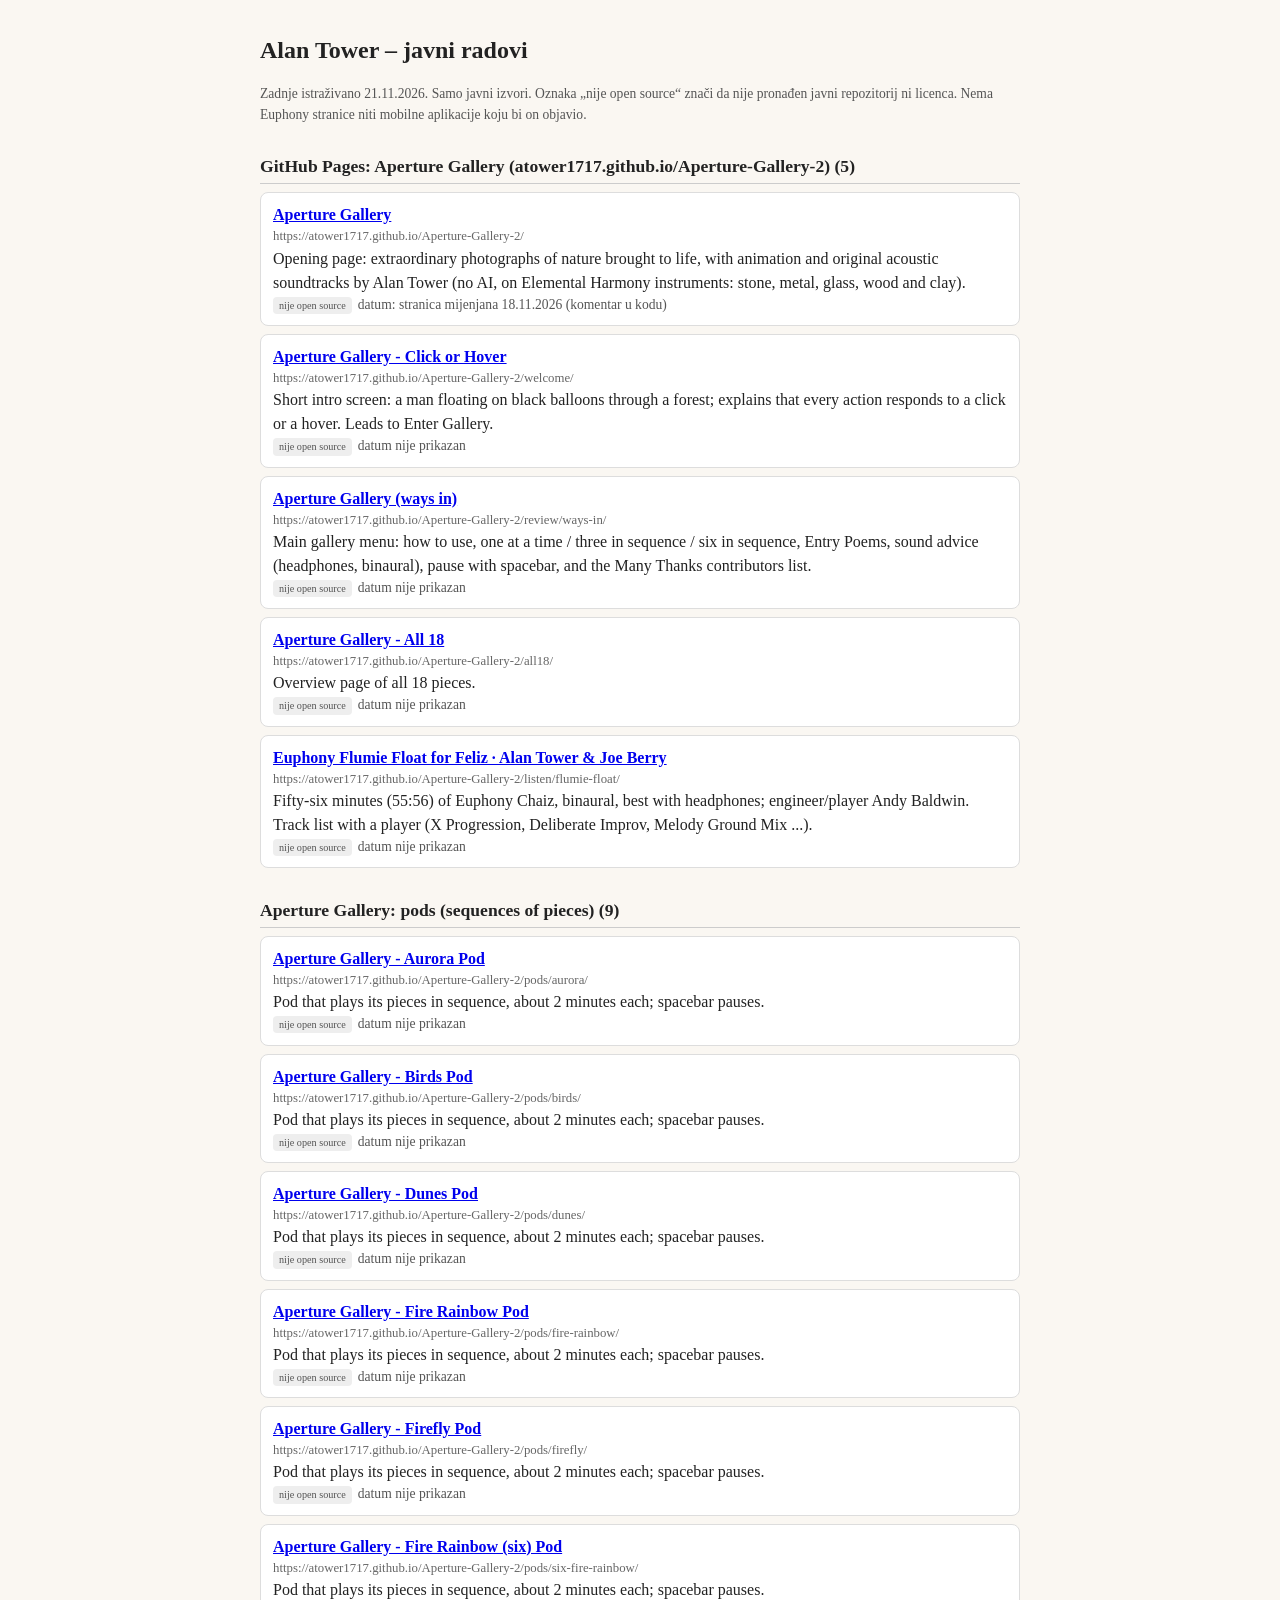
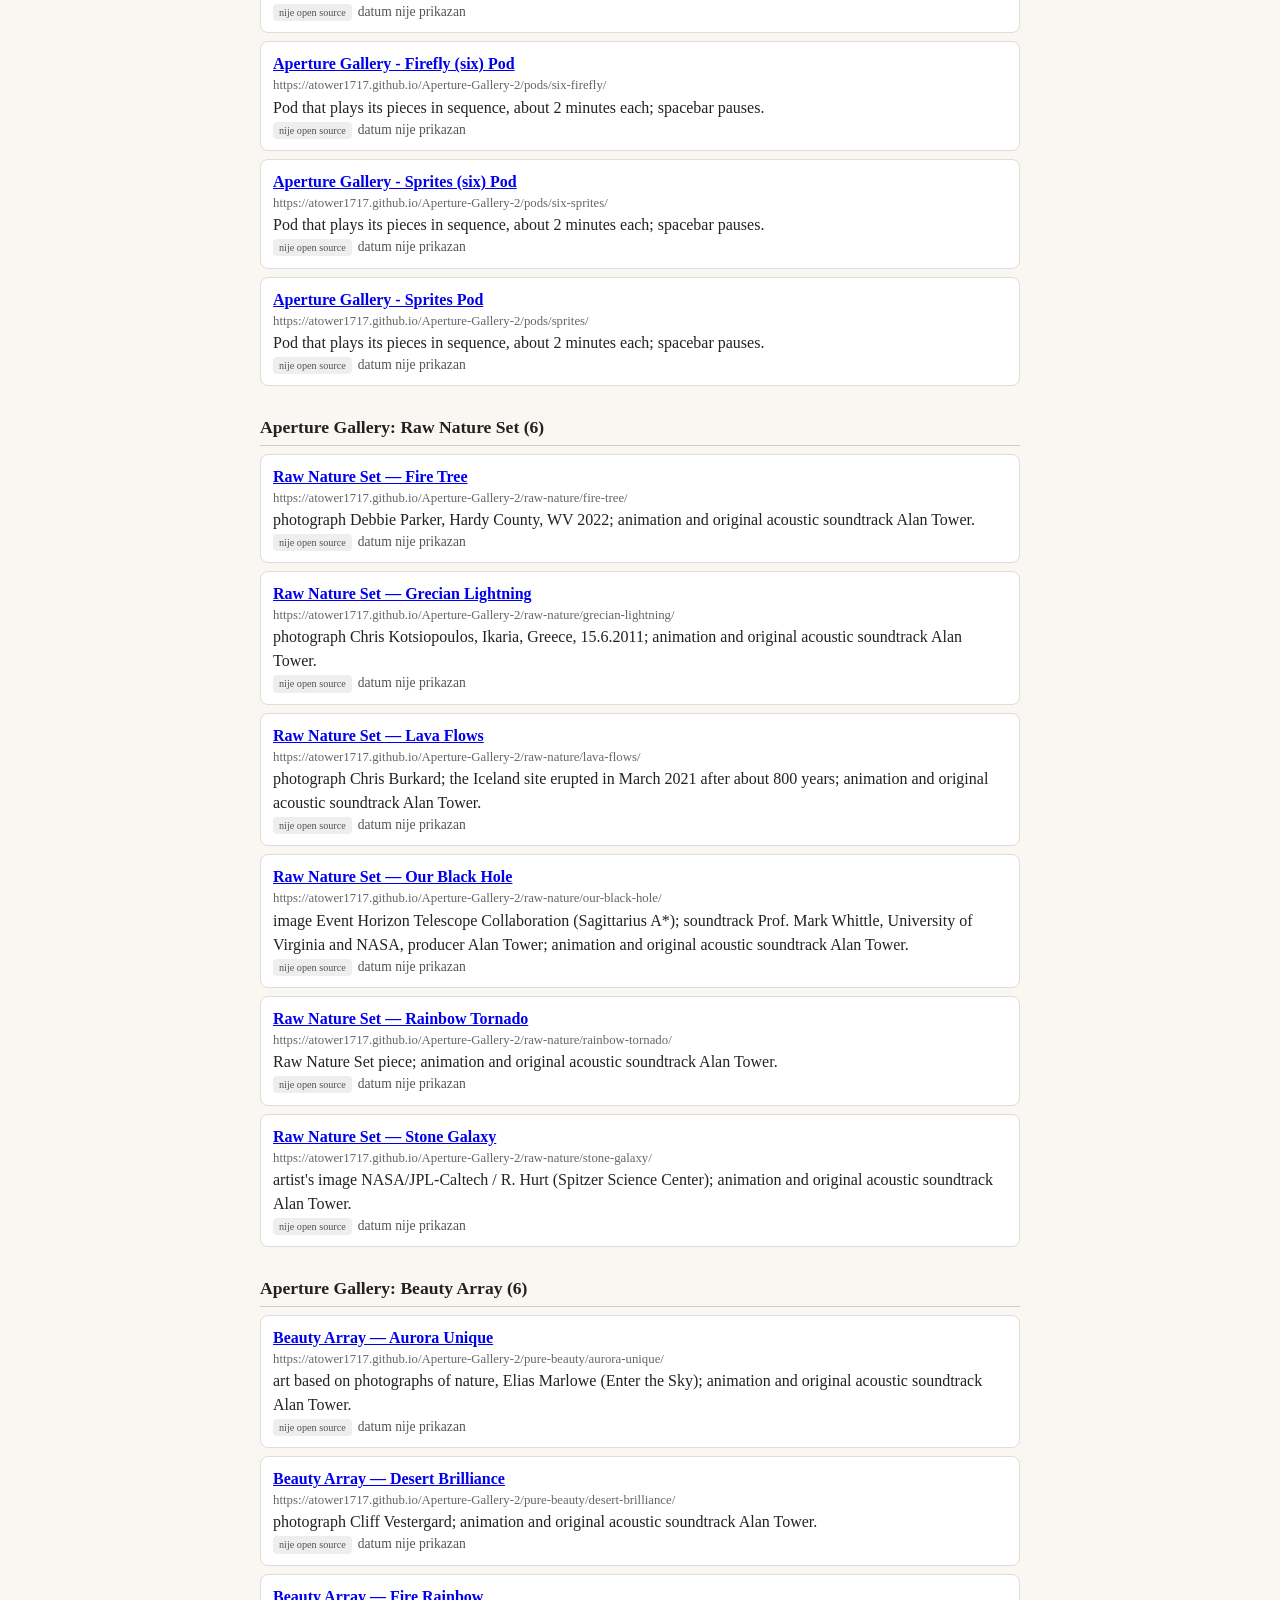
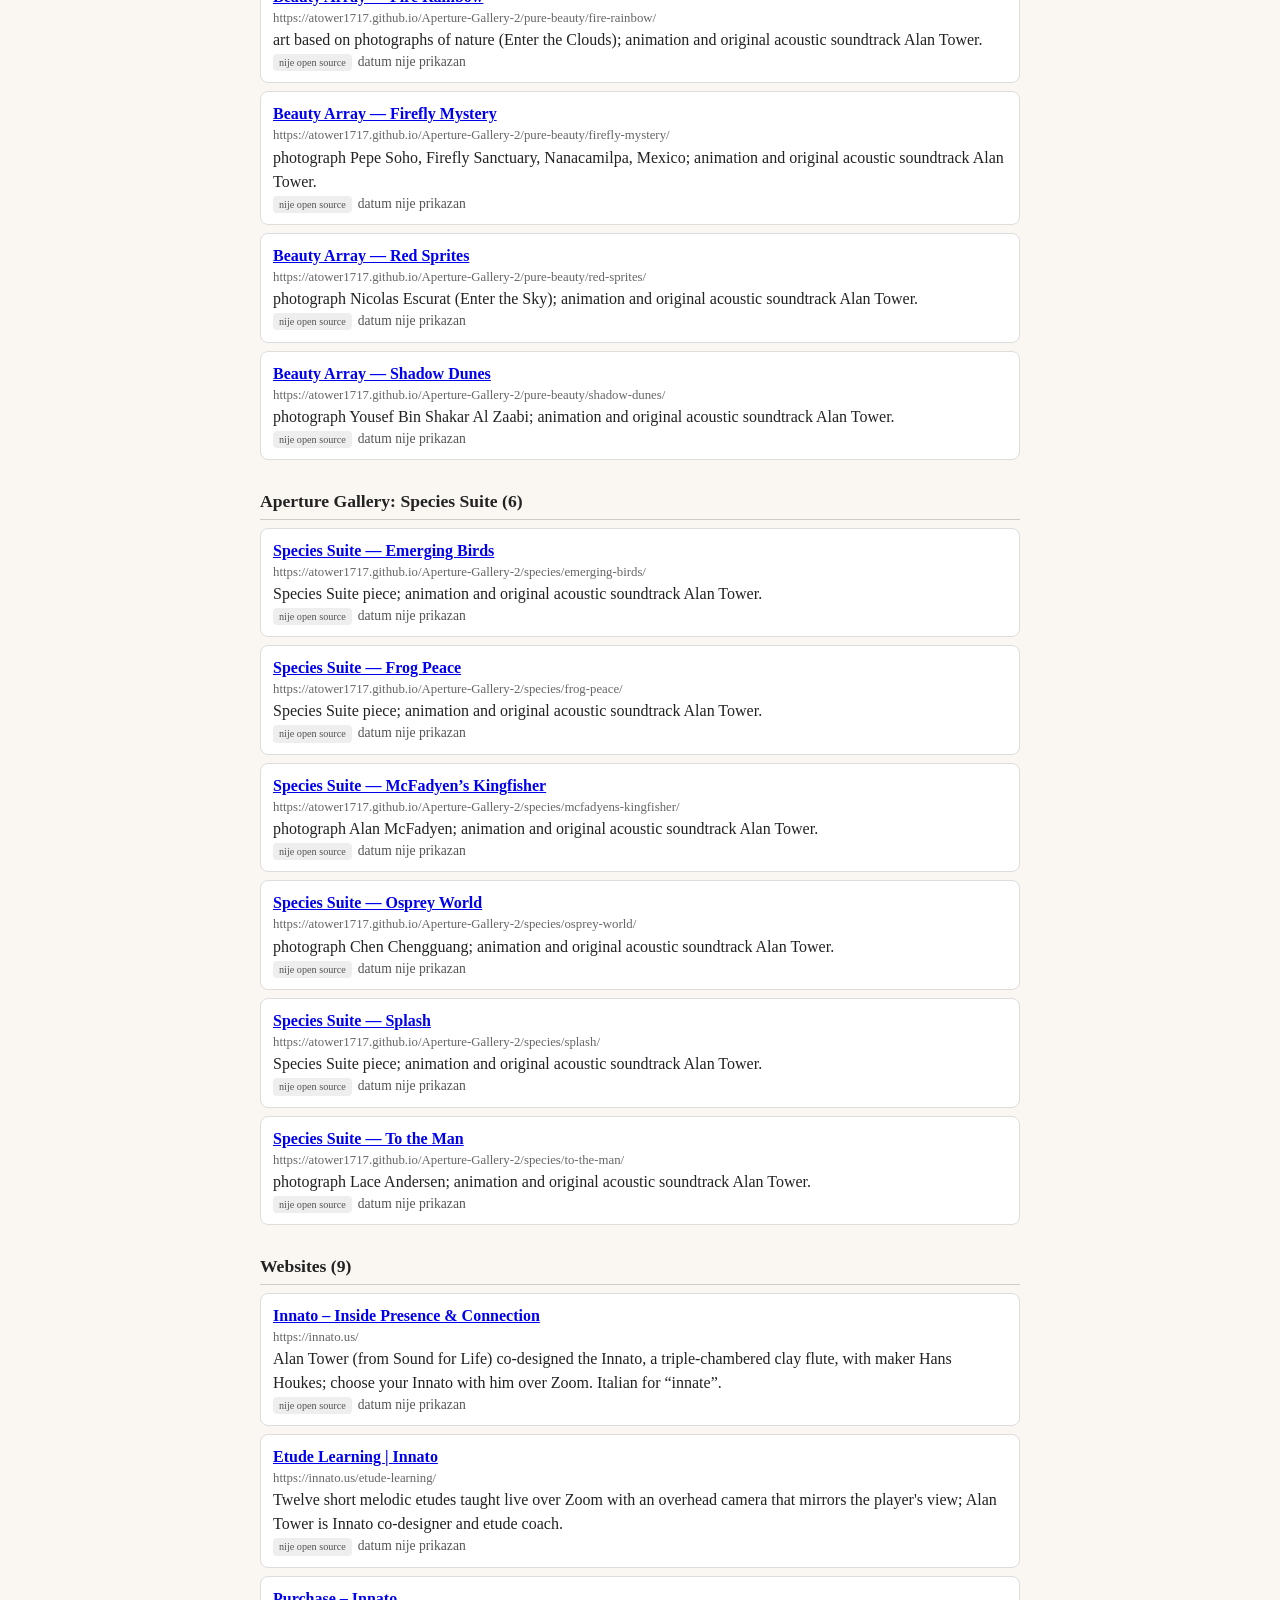
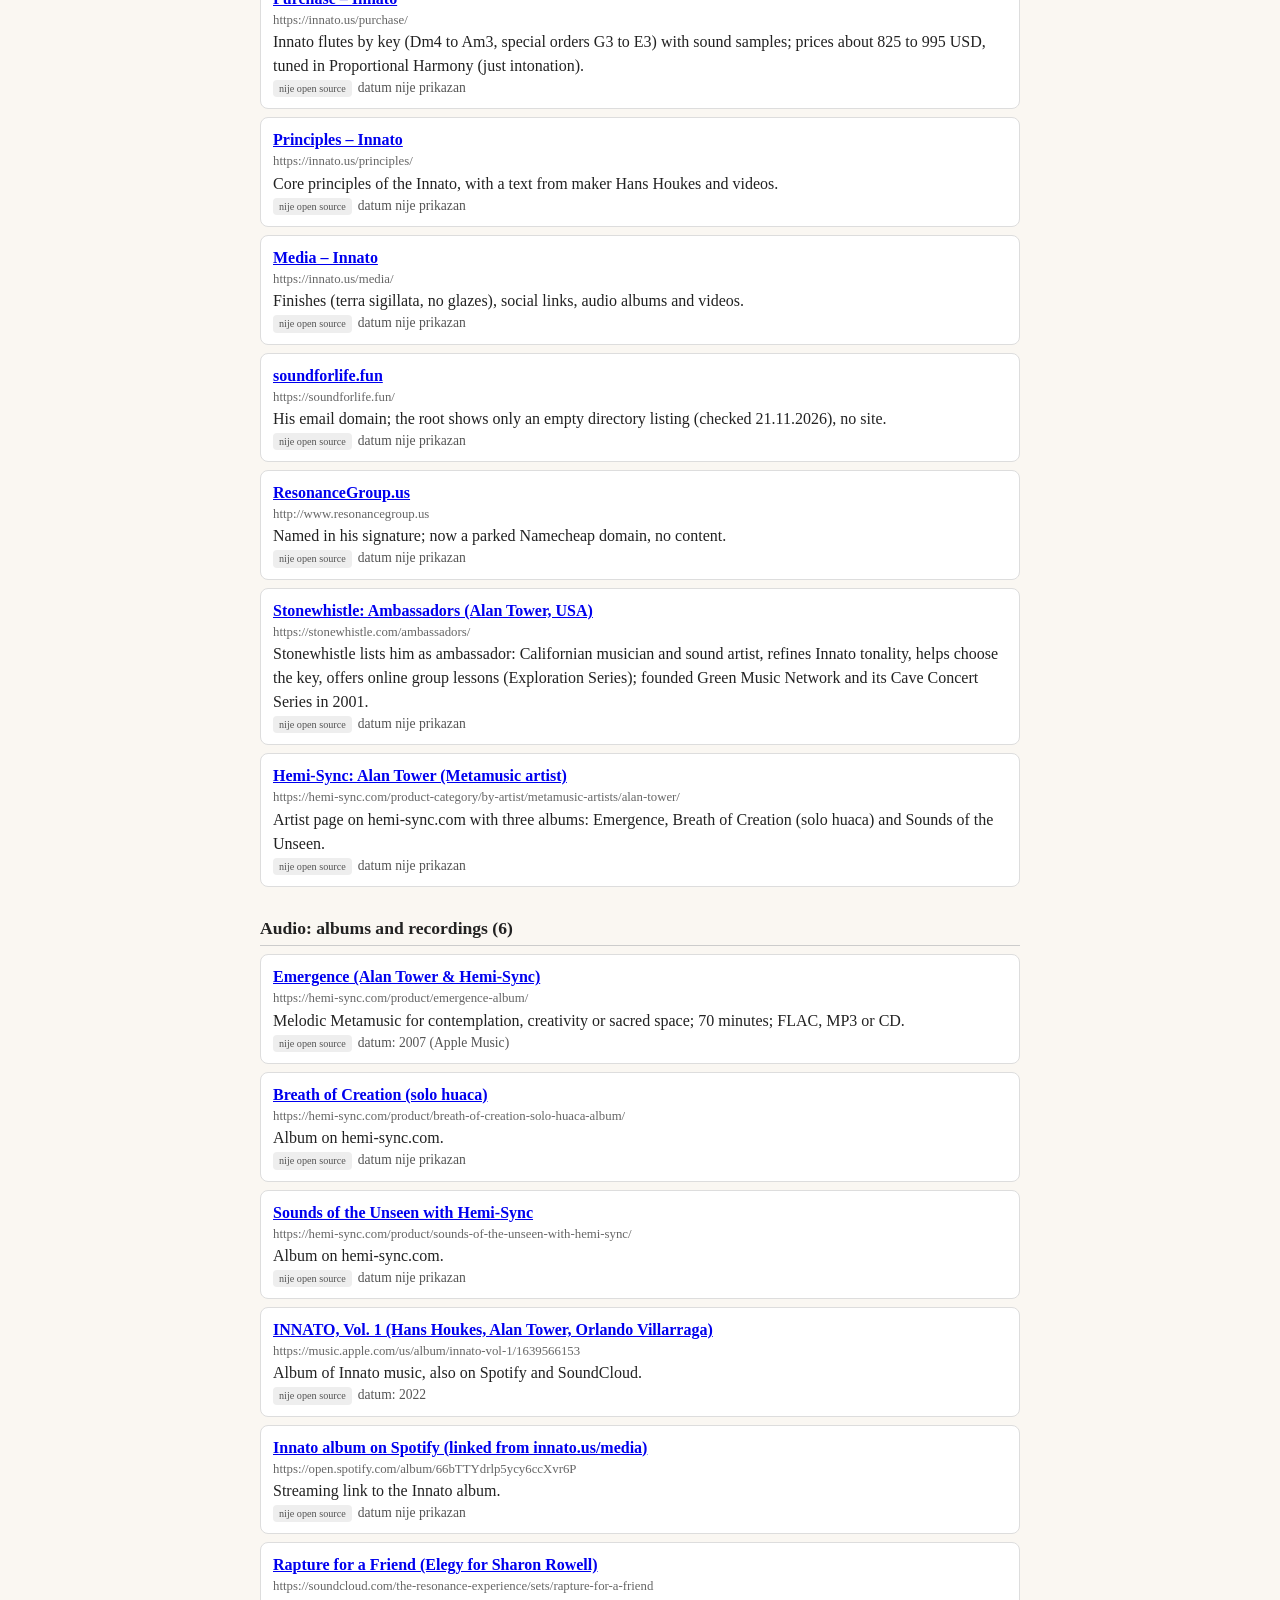
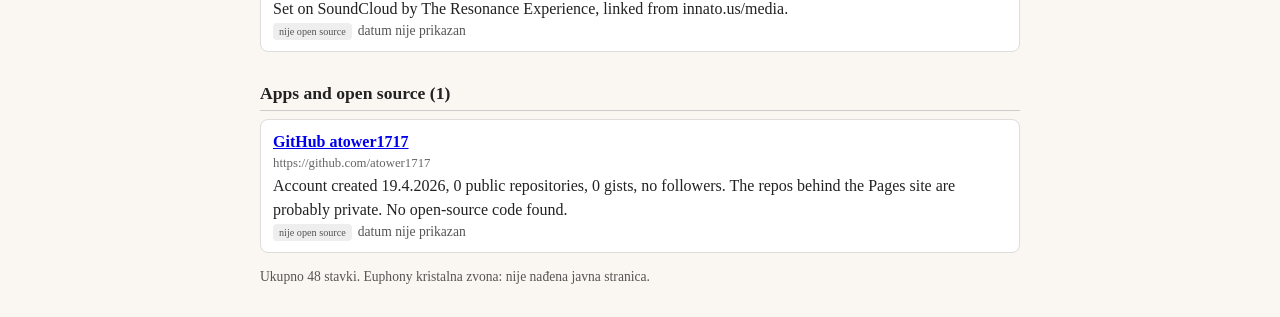
==== admin_pending/admin/index.html @ 7768cbf9 "Admin page Alan Tower javni radovi (held back until Access is on); robots disallow /admin Co-Authore" ====
<!doctype html><html lang="hr"><head><meta charset="utf-8"><meta name="viewport" content="width=device-width,initial-scale=1"><meta name="robots" content="noindex,nofollow"><title>Alan Tower – javni radovi</title>
<style>body{margin:0;font:16px/1.5 Georgia,serif;background:#faf7f2;color:#222;padding:16px;max-width:760px;margin:auto}h1{font-size:1.5em}h2{font-size:1.1em;margin:1.6em 0 .4em;border-bottom:1px solid #ccc;padding-bottom:4px}.c{background:#fff;border:1px solid #ddd;border-radius:8px;padding:10px 12px;margin:8px 0}.c a{font-weight:bold;word-break:break-word}.u{font-size:.8em;color:#666;word-break:break-all}.m{font-size:.85em;color:#555}.os{display:inline-block;font-size:.75em;background:#eee;border-radius:4px;padding:1px 6px;margin-right:6px}</style></head><body>
<h1>Alan Tower – javni radovi</h1><p class="m">Zadnje istraživano 21.11.2026. Samo javni izvori. Oznaka „nije open source“ znači da nije pronađen javni repozitorij ni licenca. Nema Euphony stranice niti mobilne aplikacije koju bi on objavio.</p>
<h2>GitHub Pages: Aperture Gallery (atower1717.github.io/Aperture-Gallery-2) (5)</h2>
<div class="c"><a href="https://atower1717.github.io/Aperture-Gallery-2/" rel="noopener noreferrer" target="_blank">Aperture Gallery</a><div class="u">https://atower1717.github.io/Aperture-Gallery-2/</div><div>Opening page: extraordinary photographs of nature brought to life, with animation and original acoustic soundtracks by Alan Tower (no AI, on Elemental Harmony instruments: stone, metal, glass, wood and clay).</div><div class="m"><span class="os">nije open source</span>datum: stranica mijenjana 18.11.2026 (komentar u kodu)</div></div>
<div class="c"><a href="https://atower1717.github.io/Aperture-Gallery-2/welcome/" rel="noopener noreferrer" target="_blank">Aperture Gallery - Click or Hover</a><div class="u">https://atower1717.github.io/Aperture-Gallery-2/welcome/</div><div>Short intro screen: a man floating on black balloons through a forest; explains that every action responds to a click or a hover. Leads to Enter Gallery.</div><div class="m"><span class="os">nije open source</span>datum nije prikazan</div></div>
<div class="c"><a href="https://atower1717.github.io/Aperture-Gallery-2/review/ways-in/" rel="noopener noreferrer" target="_blank">Aperture Gallery (ways in)</a><div class="u">https://atower1717.github.io/Aperture-Gallery-2/review/ways-in/</div><div>Main gallery menu: how to use, one at a time / three in sequence / six in sequence, Entry Poems, sound advice (headphones, binaural), pause with spacebar, and the Many Thanks contributors list.</div><div class="m"><span class="os">nije open source</span>datum nije prikazan</div></div>
<div class="c"><a href="https://atower1717.github.io/Aperture-Gallery-2/all18/" rel="noopener noreferrer" target="_blank">Aperture Gallery - All 18</a><div class="u">https://atower1717.github.io/Aperture-Gallery-2/all18/</div><div>Overview page of all 18 pieces.</div><div class="m"><span class="os">nije open source</span>datum nije prikazan</div></div>
<div class="c"><a href="https://atower1717.github.io/Aperture-Gallery-2/listen/flumie-float/" rel="noopener noreferrer" target="_blank">Euphony Flumie Float for Feliz · Alan Tower &amp; Joe Berry</a><div class="u">https://atower1717.github.io/Aperture-Gallery-2/listen/flumie-float/</div><div>Fifty-six minutes (55:56) of Euphony Chaiz, binaural, best with headphones; engineer/player Andy Baldwin. Track list with a player (X Progression, Deliberate Improv, Melody Ground Mix ...).</div><div class="m"><span class="os">nije open source</span>datum nije prikazan</div></div>
<h2>Aperture Gallery: pods (sequences of pieces) (9)</h2>
<div class="c"><a href="https://atower1717.github.io/Aperture-Gallery-2/pods/aurora/" rel="noopener noreferrer" target="_blank">Aperture Gallery - Aurora Pod</a><div class="u">https://atower1717.github.io/Aperture-Gallery-2/pods/aurora/</div><div>Pod that plays its pieces in sequence, about 2 minutes each; spacebar pauses.</div><div class="m"><span class="os">nije open source</span>datum nije prikazan</div></div>
<div class="c"><a href="https://atower1717.github.io/Aperture-Gallery-2/pods/birds/" rel="noopener noreferrer" target="_blank">Aperture Gallery - Birds Pod</a><div class="u">https://atower1717.github.io/Aperture-Gallery-2/pods/birds/</div><div>Pod that plays its pieces in sequence, about 2 minutes each; spacebar pauses.</div><div class="m"><span class="os">nije open source</span>datum nije prikazan</div></div>
<div class="c"><a href="https://atower1717.github.io/Aperture-Gallery-2/pods/dunes/" rel="noopener noreferrer" target="_blank">Aperture Gallery - Dunes Pod</a><div class="u">https://atower1717.github.io/Aperture-Gallery-2/pods/dunes/</div><div>Pod that plays its pieces in sequence, about 2 minutes each; spacebar pauses.</div><div class="m"><span class="os">nije open source</span>datum nije prikazan</div></div>
<div class="c"><a href="https://atower1717.github.io/Aperture-Gallery-2/pods/fire-rainbow/" rel="noopener noreferrer" target="_blank">Aperture Gallery - Fire Rainbow Pod</a><div class="u">https://atower1717.github.io/Aperture-Gallery-2/pods/fire-rainbow/</div><div>Pod that plays its pieces in sequence, about 2 minutes each; spacebar pauses.</div><div class="m"><span class="os">nije open source</span>datum nije prikazan</div></div>
<div class="c"><a href="https://atower1717.github.io/Aperture-Gallery-2/pods/firefly/" rel="noopener noreferrer" target="_blank">Aperture Gallery - Firefly Pod</a><div class="u">https://atower1717.github.io/Aperture-Gallery-2/pods/firefly/</div><div>Pod that plays its pieces in sequence, about 2 minutes each; spacebar pauses.</div><div class="m"><span class="os">nije open source</span>datum nije prikazan</div></div>
<div class="c"><a href="https://atower1717.github.io/Aperture-Gallery-2/pods/six-fire-rainbow/" rel="noopener noreferrer" target="_blank">Aperture Gallery - Fire Rainbow (six) Pod</a><div class="u">https://atower1717.github.io/Aperture-Gallery-2/pods/six-fire-rainbow/</div><div>Pod that plays its pieces in sequence, about 2 minutes each; spacebar pauses.</div><div class="m"><span class="os">nije open source</span>datum nije prikazan</div></div>
<div class="c"><a href="https://atower1717.github.io/Aperture-Gallery-2/pods/six-firefly/" rel="noopener noreferrer" target="_blank">Aperture Gallery - Firefly (six) Pod</a><div class="u">https://atower1717.github.io/Aperture-Gallery-2/pods/six-firefly/</div><div>Pod that plays its pieces in sequence, about 2 minutes each; spacebar pauses.</div><div class="m"><span class="os">nije open source</span>datum nije prikazan</div></div>
<div class="c"><a href="https://atower1717.github.io/Aperture-Gallery-2/pods/six-sprites/" rel="noopener noreferrer" target="_blank">Aperture Gallery - Sprites (six) Pod</a><div class="u">https://atower1717.github.io/Aperture-Gallery-2/pods/six-sprites/</div><div>Pod that plays its pieces in sequence, about 2 minutes each; spacebar pauses.</div><div class="m"><span class="os">nije open source</span>datum nije prikazan</div></div>
<div class="c"><a href="https://atower1717.github.io/Aperture-Gallery-2/pods/sprites/" rel="noopener noreferrer" target="_blank">Aperture Gallery - Sprites Pod</a><div class="u">https://atower1717.github.io/Aperture-Gallery-2/pods/sprites/</div><div>Pod that plays its pieces in sequence, about 2 minutes each; spacebar pauses.</div><div class="m"><span class="os">nije open source</span>datum nije prikazan</div></div>
<h2>Aperture Gallery: Raw Nature Set (6)</h2>
<div class="c"><a href="https://atower1717.github.io/Aperture-Gallery-2/raw-nature/fire-tree/" rel="noopener noreferrer" target="_blank">Raw Nature Set — Fire Tree</a><div class="u">https://atower1717.github.io/Aperture-Gallery-2/raw-nature/fire-tree/</div><div>photograph Debbie Parker, Hardy County, WV 2022; animation and original acoustic soundtrack Alan Tower.</div><div class="m"><span class="os">nije open source</span>datum nije prikazan</div></div>
<div class="c"><a href="https://atower1717.github.io/Aperture-Gallery-2/raw-nature/grecian-lightning/" rel="noopener noreferrer" target="_blank">Raw Nature Set — Grecian Lightning</a><div class="u">https://atower1717.github.io/Aperture-Gallery-2/raw-nature/grecian-lightning/</div><div>photograph Chris Kotsiopoulos, Ikaria, Greece, 15.6.2011; animation and original acoustic soundtrack Alan Tower.</div><div class="m"><span class="os">nije open source</span>datum nije prikazan</div></div>
<div class="c"><a href="https://atower1717.github.io/Aperture-Gallery-2/raw-nature/lava-flows/" rel="noopener noreferrer" target="_blank">Raw Nature Set — Lava Flows</a><div class="u">https://atower1717.github.io/Aperture-Gallery-2/raw-nature/lava-flows/</div><div>photograph Chris Burkard; the Iceland site erupted in March 2021 after about 800 years; animation and original acoustic soundtrack Alan Tower.</div><div class="m"><span class="os">nije open source</span>datum nije prikazan</div></div>
<div class="c"><a href="https://atower1717.github.io/Aperture-Gallery-2/raw-nature/our-black-hole/" rel="noopener noreferrer" target="_blank">Raw Nature Set — Our Black Hole</a><div class="u">https://atower1717.github.io/Aperture-Gallery-2/raw-nature/our-black-hole/</div><div>image Event Horizon Telescope Collaboration (Sagittarius A*); soundtrack Prof. Mark Whittle, University of Virginia and NASA, producer Alan Tower; animation and original acoustic soundtrack Alan Tower.</div><div class="m"><span class="os">nije open source</span>datum nije prikazan</div></div>
<div class="c"><a href="https://atower1717.github.io/Aperture-Gallery-2/raw-nature/rainbow-tornado/" rel="noopener noreferrer" target="_blank">Raw Nature Set — Rainbow Tornado</a><div class="u">https://atower1717.github.io/Aperture-Gallery-2/raw-nature/rainbow-tornado/</div><div>Raw Nature Set piece; animation and original acoustic soundtrack Alan Tower.</div><div class="m"><span class="os">nije open source</span>datum nije prikazan</div></div>
<div class="c"><a href="https://atower1717.github.io/Aperture-Gallery-2/raw-nature/stone-galaxy/" rel="noopener noreferrer" target="_blank">Raw Nature Set — Stone Galaxy</a><div class="u">https://atower1717.github.io/Aperture-Gallery-2/raw-nature/stone-galaxy/</div><div>artist&#x27;s image NASA/JPL-Caltech / R. Hurt (Spitzer Science Center); animation and original acoustic soundtrack Alan Tower.</div><div class="m"><span class="os">nije open source</span>datum nije prikazan</div></div>
<h2>Aperture Gallery: Beauty Array (6)</h2>
<div class="c"><a href="https://atower1717.github.io/Aperture-Gallery-2/pure-beauty/aurora-unique/" rel="noopener noreferrer" target="_blank">Beauty Array — Aurora Unique</a><div class="u">https://atower1717.github.io/Aperture-Gallery-2/pure-beauty/aurora-unique/</div><div>art based on photographs of nature, Elias Marlowe (Enter the Sky); animation and original acoustic soundtrack Alan Tower.</div><div class="m"><span class="os">nije open source</span>datum nije prikazan</div></div>
<div class="c"><a href="https://atower1717.github.io/Aperture-Gallery-2/pure-beauty/desert-brilliance/" rel="noopener noreferrer" target="_blank">Beauty Array — Desert Brilliance</a><div class="u">https://atower1717.github.io/Aperture-Gallery-2/pure-beauty/desert-brilliance/</div><div>photograph Cliff Vestergard; animation and original acoustic soundtrack Alan Tower.</div><div class="m"><span class="os">nije open source</span>datum nije prikazan</div></div>
<div class="c"><a href="https://atower1717.github.io/Aperture-Gallery-2/pure-beauty/fire-rainbow/" rel="noopener noreferrer" target="_blank">Beauty Array — Fire Rainbow</a><div class="u">https://atower1717.github.io/Aperture-Gallery-2/pure-beauty/fire-rainbow/</div><div>art based on photographs of nature (Enter the Clouds); animation and original acoustic soundtrack Alan Tower.</div><div class="m"><span class="os">nije open source</span>datum nije prikazan</div></div>
<div class="c"><a href="https://atower1717.github.io/Aperture-Gallery-2/pure-beauty/firefly-mystery/" rel="noopener noreferrer" target="_blank">Beauty Array — Firefly Mystery</a><div class="u">https://atower1717.github.io/Aperture-Gallery-2/pure-beauty/firefly-mystery/</div><div>photograph Pepe Soho, Firefly Sanctuary, Nanacamilpa, Mexico; animation and original acoustic soundtrack Alan Tower.</div><div class="m"><span class="os">nije open source</span>datum nije prikazan</div></div>
<div class="c"><a href="https://atower1717.github.io/Aperture-Gallery-2/pure-beauty/red-sprites/" rel="noopener noreferrer" target="_blank">Beauty Array — Red Sprites</a><div class="u">https://atower1717.github.io/Aperture-Gallery-2/pure-beauty/red-sprites/</div><div>photograph Nicolas Escurat (Enter the Sky); animation and original acoustic soundtrack Alan Tower.</div><div class="m"><span class="os">nije open source</span>datum nije prikazan</div></div>
<div class="c"><a href="https://atower1717.github.io/Aperture-Gallery-2/pure-beauty/shadow-dunes/" rel="noopener noreferrer" target="_blank">Beauty Array — Shadow Dunes</a><div class="u">https://atower1717.github.io/Aperture-Gallery-2/pure-beauty/shadow-dunes/</div><div>photograph Yousef Bin Shakar Al Zaabi; animation and original acoustic soundtrack Alan Tower.</div><div class="m"><span class="os">nije open source</span>datum nije prikazan</div></div>
<h2>Aperture Gallery: Species Suite (6)</h2>
<div class="c"><a href="https://atower1717.github.io/Aperture-Gallery-2/species/emerging-birds/" rel="noopener noreferrer" target="_blank">Species Suite — Emerging Birds</a><div class="u">https://atower1717.github.io/Aperture-Gallery-2/species/emerging-birds/</div><div>Species Suite piece; animation and original acoustic soundtrack Alan Tower.</div><div class="m"><span class="os">nije open source</span>datum nije prikazan</div></div>
<div class="c"><a href="https://atower1717.github.io/Aperture-Gallery-2/species/frog-peace/" rel="noopener noreferrer" target="_blank">Species Suite — Frog Peace</a><div class="u">https://atower1717.github.io/Aperture-Gallery-2/species/frog-peace/</div><div>Species Suite piece; animation and original acoustic soundtrack Alan Tower.</div><div class="m"><span class="os">nije open source</span>datum nije prikazan</div></div>
<div class="c"><a href="https://atower1717.github.io/Aperture-Gallery-2/species/mcfadyens-kingfisher/" rel="noopener noreferrer" target="_blank">Species Suite — McFadyen’s Kingfisher</a><div class="u">https://atower1717.github.io/Aperture-Gallery-2/species/mcfadyens-kingfisher/</div><div>photograph Alan McFadyen; animation and original acoustic soundtrack Alan Tower.</div><div class="m"><span class="os">nije open source</span>datum nije prikazan</div></div>
<div class="c"><a href="https://atower1717.github.io/Aperture-Gallery-2/species/osprey-world/" rel="noopener noreferrer" target="_blank">Species Suite — Osprey World</a><div class="u">https://atower1717.github.io/Aperture-Gallery-2/species/osprey-world/</div><div>photograph Chen Chengguang; animation and original acoustic soundtrack Alan Tower.</div><div class="m"><span class="os">nije open source</span>datum nije prikazan</div></div>
<div class="c"><a href="https://atower1717.github.io/Aperture-Gallery-2/species/splash/" rel="noopener noreferrer" target="_blank">Species Suite — Splash</a><div class="u">https://atower1717.github.io/Aperture-Gallery-2/species/splash/</div><div>Species Suite piece; animation and original acoustic soundtrack Alan Tower.</div><div class="m"><span class="os">nije open source</span>datum nije prikazan</div></div>
<div class="c"><a href="https://atower1717.github.io/Aperture-Gallery-2/species/to-the-man/" rel="noopener noreferrer" target="_blank">Species Suite — To the Man</a><div class="u">https://atower1717.github.io/Aperture-Gallery-2/species/to-the-man/</div><div>photograph Lace Andersen; animation and original acoustic soundtrack Alan Tower.</div><div class="m"><span class="os">nije open source</span>datum nije prikazan</div></div>
<h2>Websites (9)</h2>
<div class="c"><a href="https://innato.us/" rel="noopener noreferrer" target="_blank">Innato – Inside Presence &amp; Connection</a><div class="u">https://innato.us/</div><div>Alan Tower (from Sound for Life) co-designed the Innato, a triple-chambered clay flute, with maker Hans Houkes; choose your Innato with him over Zoom. Italian for “innate”.</div><div class="m"><span class="os">nije open source</span>datum nije prikazan</div></div>
<div class="c"><a href="https://innato.us/etude-learning/" rel="noopener noreferrer" target="_blank">Etude Learning | Innato</a><div class="u">https://innato.us/etude-learning/</div><div>Twelve short melodic etudes taught live over Zoom with an overhead camera that mirrors the player&#x27;s view; Alan Tower is Innato co-designer and etude coach.</div><div class="m"><span class="os">nije open source</span>datum nije prikazan</div></div>
<div class="c"><a href="https://innato.us/purchase/" rel="noopener noreferrer" target="_blank">Purchase – Innato</a><div class="u">https://innato.us/purchase/</div><div>Innato flutes by key (Dm4 to Am3, special orders G3 to E3) with sound samples; prices about 825 to 995 USD, tuned in Proportional Harmony (just intonation).</div><div class="m"><span class="os">nije open source</span>datum nije prikazan</div></div>
<div class="c"><a href="https://innato.us/principles/" rel="noopener noreferrer" target="_blank">Principles – Innato</a><div class="u">https://innato.us/principles/</div><div>Core principles of the Innato, with a text from maker Hans Houkes and videos.</div><div class="m"><span class="os">nije open source</span>datum nije prikazan</div></div>
<div class="c"><a href="https://innato.us/media/" rel="noopener noreferrer" target="_blank">Media – Innato</a><div class="u">https://innato.us/media/</div><div>Finishes (terra sigillata, no glazes), social links, audio albums and videos.</div><div class="m"><span class="os">nije open source</span>datum nije prikazan</div></div>
<div class="c"><a href="https://soundforlife.fun/" rel="noopener noreferrer" target="_blank">soundforlife.fun</a><div class="u">https://soundforlife.fun/</div><div>His email domain; the root shows only an empty directory listing (checked 21.11.2026), no site.</div><div class="m"><span class="os">nije open source</span>datum nije prikazan</div></div>
<div class="c"><a href="http://www.resonancegroup.us" rel="noopener noreferrer" target="_blank">ResonanceGroup.us</a><div class="u">http://www.resonancegroup.us</div><div>Named in his signature; now a parked Namecheap domain, no content.</div><div class="m"><span class="os">nije open source</span>datum nije prikazan</div></div>
<div class="c"><a href="https://stonewhistle.com/ambassadors/" rel="noopener noreferrer" target="_blank">Stonewhistle: Ambassadors (Alan Tower, USA)</a><div class="u">https://stonewhistle.com/ambassadors/</div><div>Stonewhistle lists him as ambassador: Californian musician and sound artist, refines Innato tonality, helps choose the key, offers online group lessons (Exploration Series); founded Green Music Network and its Cave Concert Series in 2001.</div><div class="m"><span class="os">nije open source</span>datum nije prikazan</div></div>
<div class="c"><a href="https://hemi-sync.com/product-category/by-artist/metamusic-artists/alan-tower/" rel="noopener noreferrer" target="_blank">Hemi-Sync: Alan Tower (Metamusic artist)</a><div class="u">https://hemi-sync.com/product-category/by-artist/metamusic-artists/alan-tower/</div><div>Artist page on hemi-sync.com with three albums: Emergence, Breath of Creation (solo huaca) and Sounds of the Unseen.</div><div class="m"><span class="os">nije open source</span>datum nije prikazan</div></div>
<h2>Audio: albums and recordings (6)</h2>
<div class="c"><a href="https://hemi-sync.com/product/emergence-album/" rel="noopener noreferrer" target="_blank">Emergence (Alan Tower &amp; Hemi-Sync)</a><div class="u">https://hemi-sync.com/product/emergence-album/</div><div>Melodic Metamusic for contemplation, creativity or sacred space; 70 minutes; FLAC, MP3 or CD.</div><div class="m"><span class="os">nije open source</span>datum: 2007 (Apple Music)</div></div>
<div class="c"><a href="https://hemi-sync.com/product/breath-of-creation-solo-huaca-album/" rel="noopener noreferrer" target="_blank">Breath of Creation (solo huaca)</a><div class="u">https://hemi-sync.com/product/breath-of-creation-solo-huaca-album/</div><div>Album on hemi-sync.com.</div><div class="m"><span class="os">nije open source</span>datum nije prikazan</div></div>
<div class="c"><a href="https://hemi-sync.com/product/sounds-of-the-unseen-with-hemi-sync/" rel="noopener noreferrer" target="_blank">Sounds of the Unseen with Hemi-Sync</a><div class="u">https://hemi-sync.com/product/sounds-of-the-unseen-with-hemi-sync/</div><div>Album on hemi-sync.com.</div><div class="m"><span class="os">nije open source</span>datum nije prikazan</div></div>
<div class="c"><a href="https://music.apple.com/us/album/innato-vol-1/1639566153" rel="noopener noreferrer" target="_blank">INNATO, Vol. 1 (Hans Houkes, Alan Tower, Orlando Villarraga)</a><div class="u">https://music.apple.com/us/album/innato-vol-1/1639566153</div><div>Album of Innato music, also on Spotify and SoundCloud.</div><div class="m"><span class="os">nije open source</span>datum: 2022</div></div>
<div class="c"><a href="https://open.spotify.com/album/66bTTYdrlp5ycy6ccXvr6P" rel="noopener noreferrer" target="_blank">Innato album on Spotify (linked from innato.us/media)</a><div class="u">https://open.spotify.com/album/66bTTYdrlp5ycy6ccXvr6P</div><div>Streaming link to the Innato album.</div><div class="m"><span class="os">nije open source</span>datum nije prikazan</div></div>
<div class="c"><a href="https://soundcloud.com/the-resonance-experience/sets/rapture-for-a-friend" rel="noopener noreferrer" target="_blank">Rapture for a Friend (Elegy for Sharon Rowell)</a><div class="u">https://soundcloud.com/the-resonance-experience/sets/rapture-for-a-friend</div><div>Set on SoundCloud by The Resonance Experience, linked from innato.us/media.</div><div class="m"><span class="os">nije open source</span>datum nije prikazan</div></div>
<h2>Apps and open source (1)</h2>
<div class="c"><a href="https://github.com/atower1717" rel="noopener noreferrer" target="_blank">GitHub atower1717</a><div class="u">https://github.com/atower1717</div><div>Account created 19.4.2026, 0 public repositories, 0 gists, no followers. The repos behind the Pages site are probably private. No open-source code found.</div><div class="m"><span class="os">nije open source</span>datum nije prikazan</div></div>
<p class="m">Ukupno 48 stavki. Euphony kristalna zvona: nije nađena javna stranica.</p></body></html>
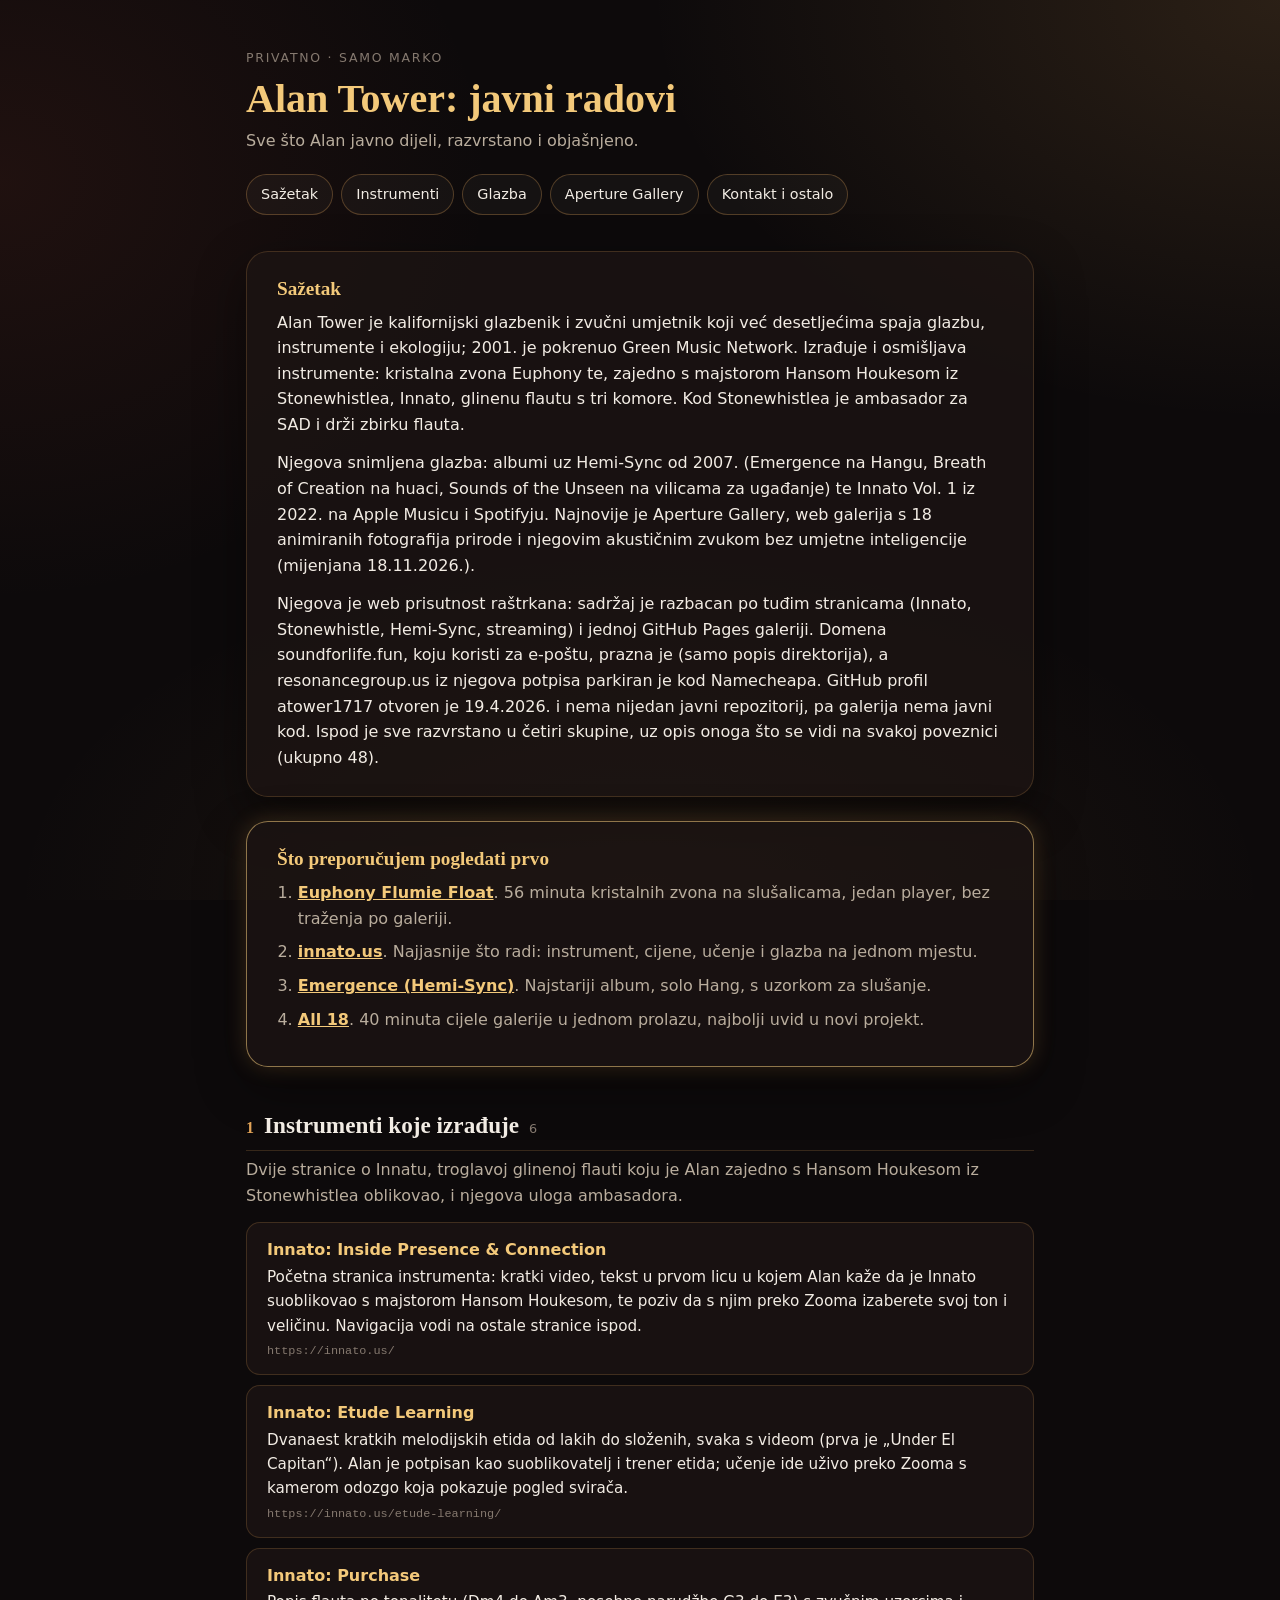
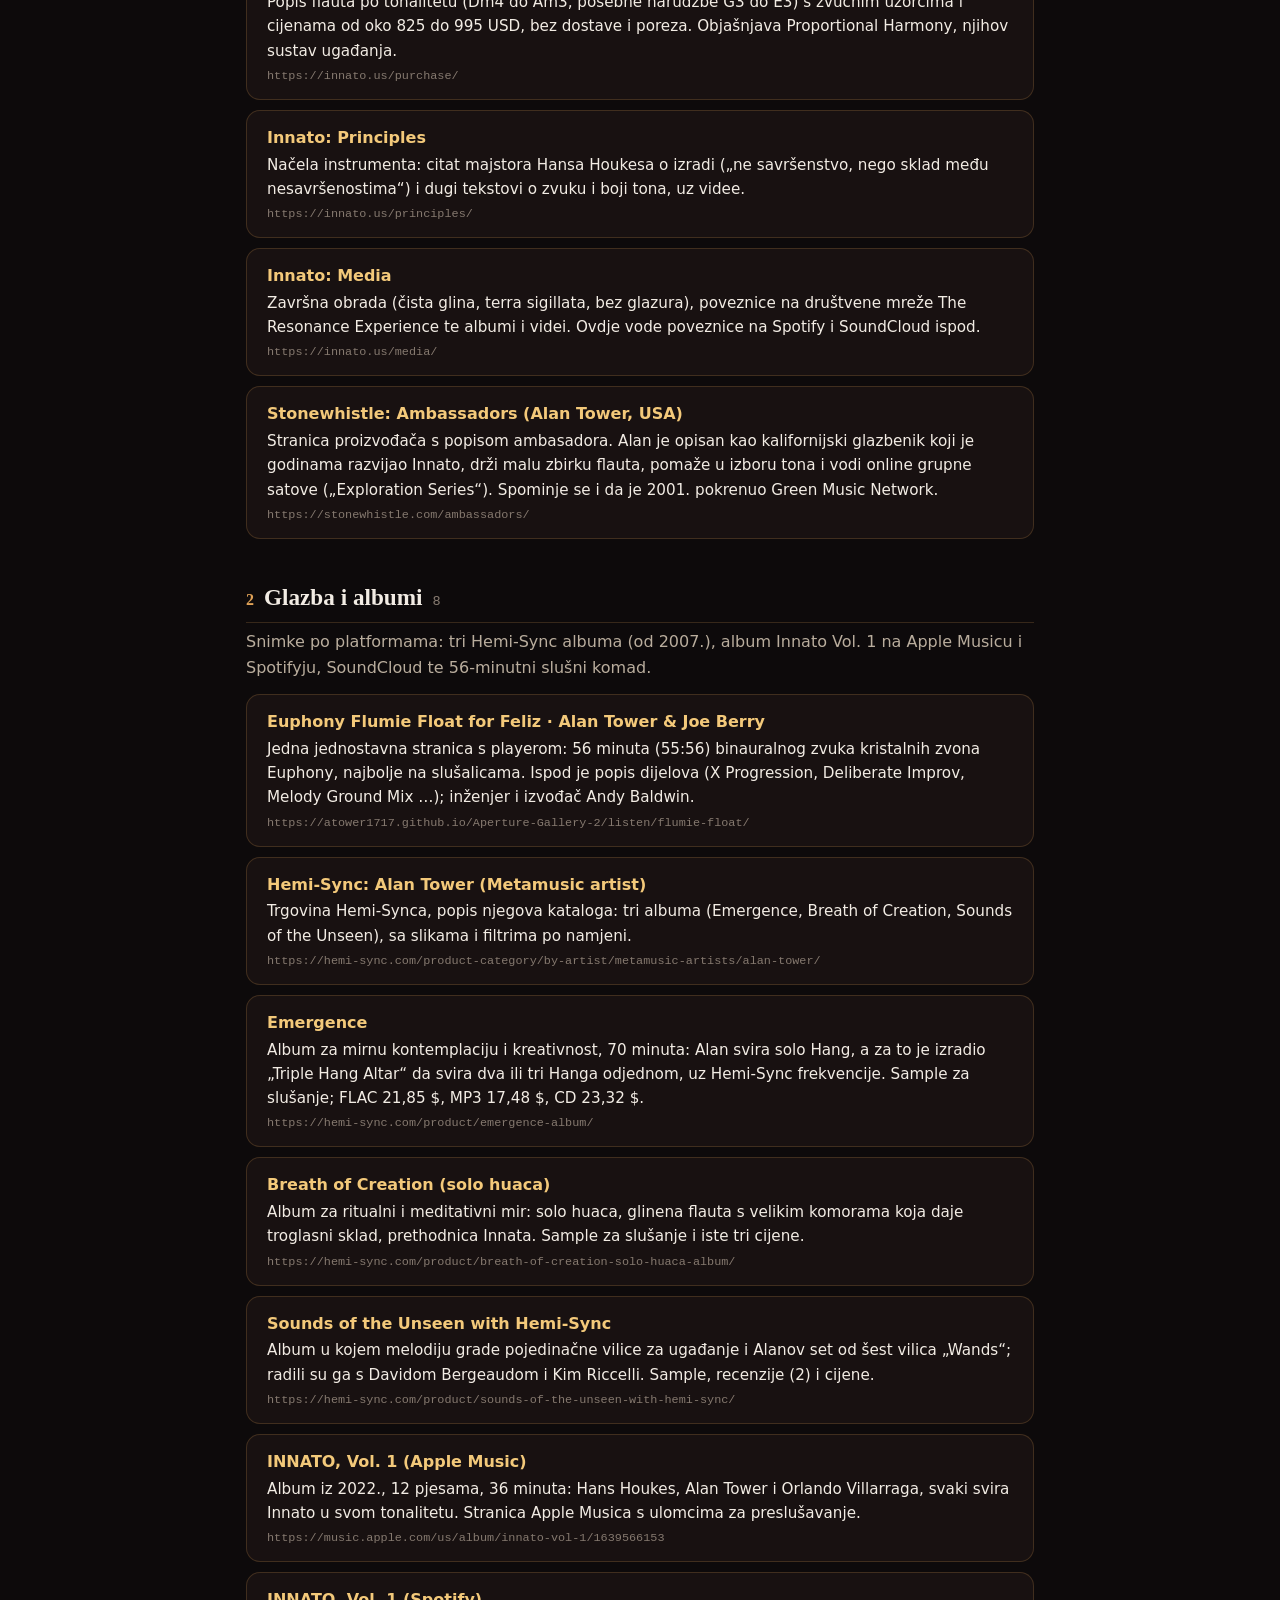
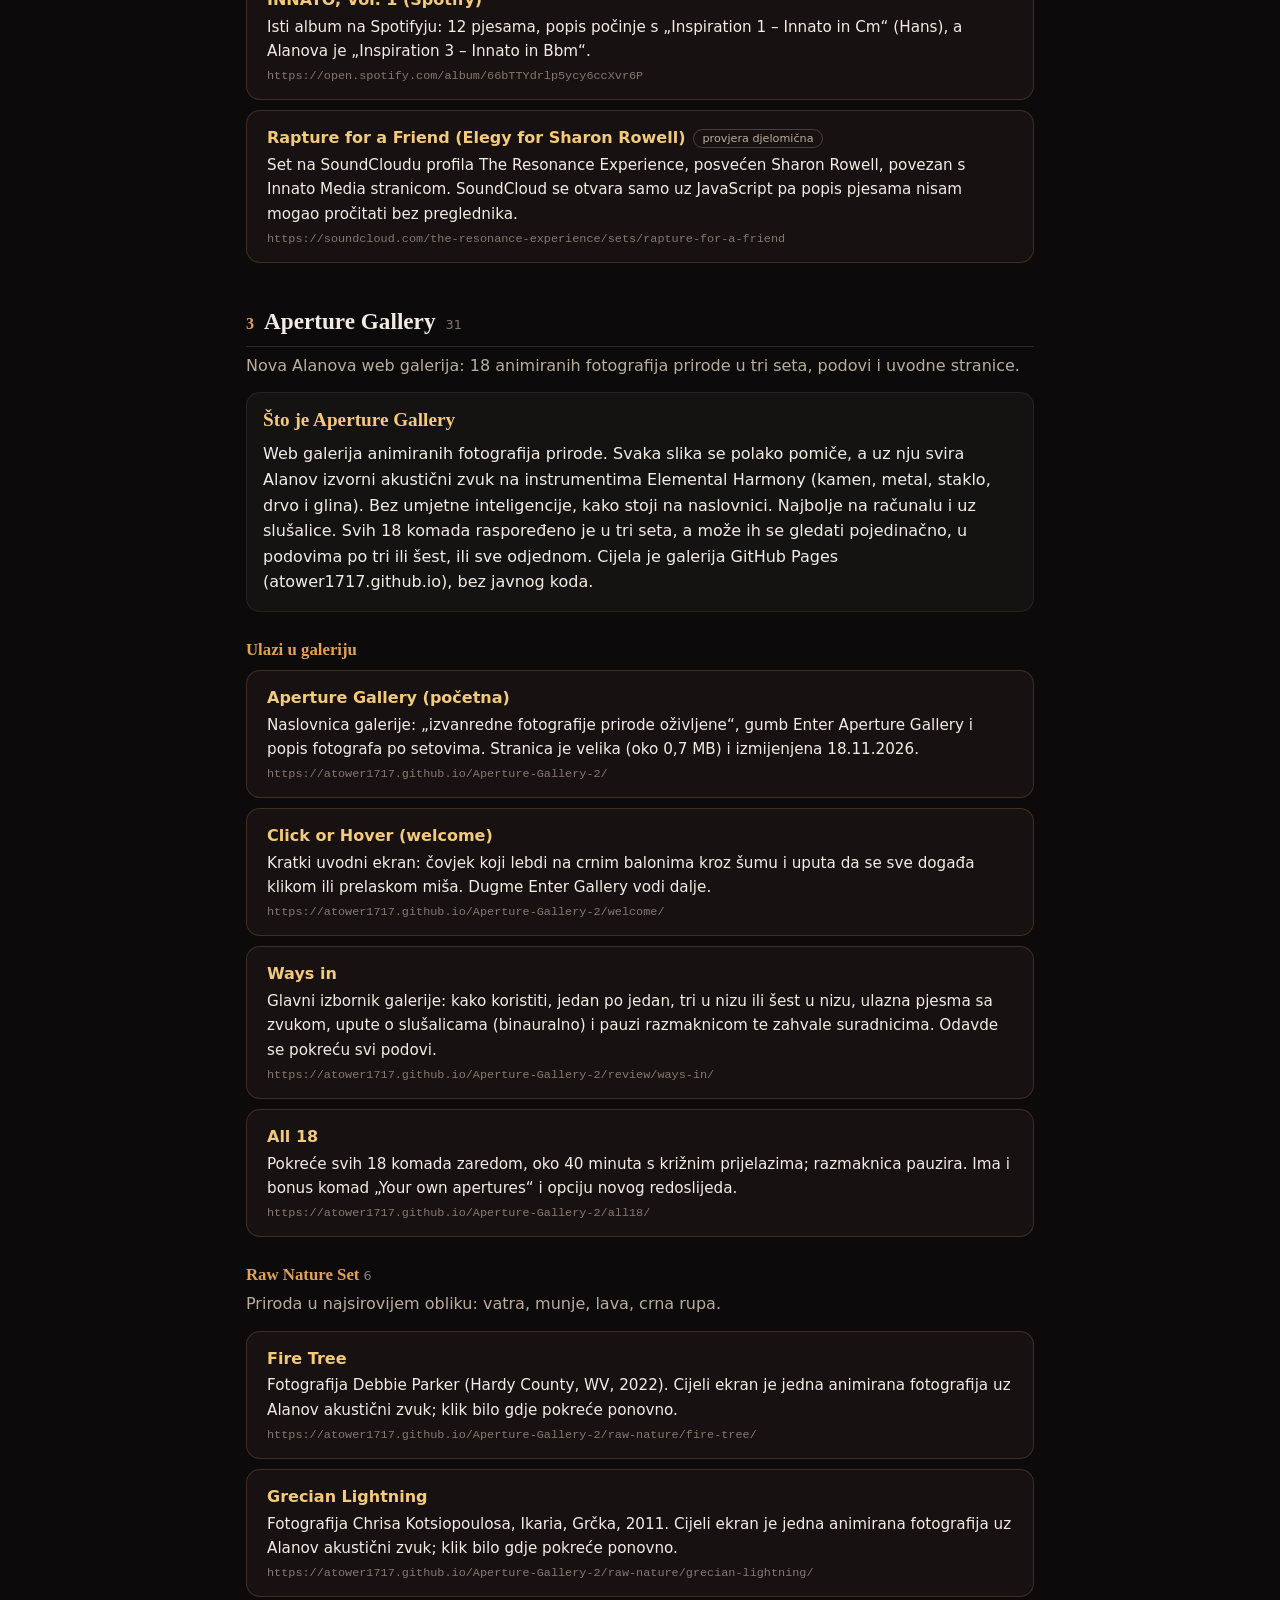
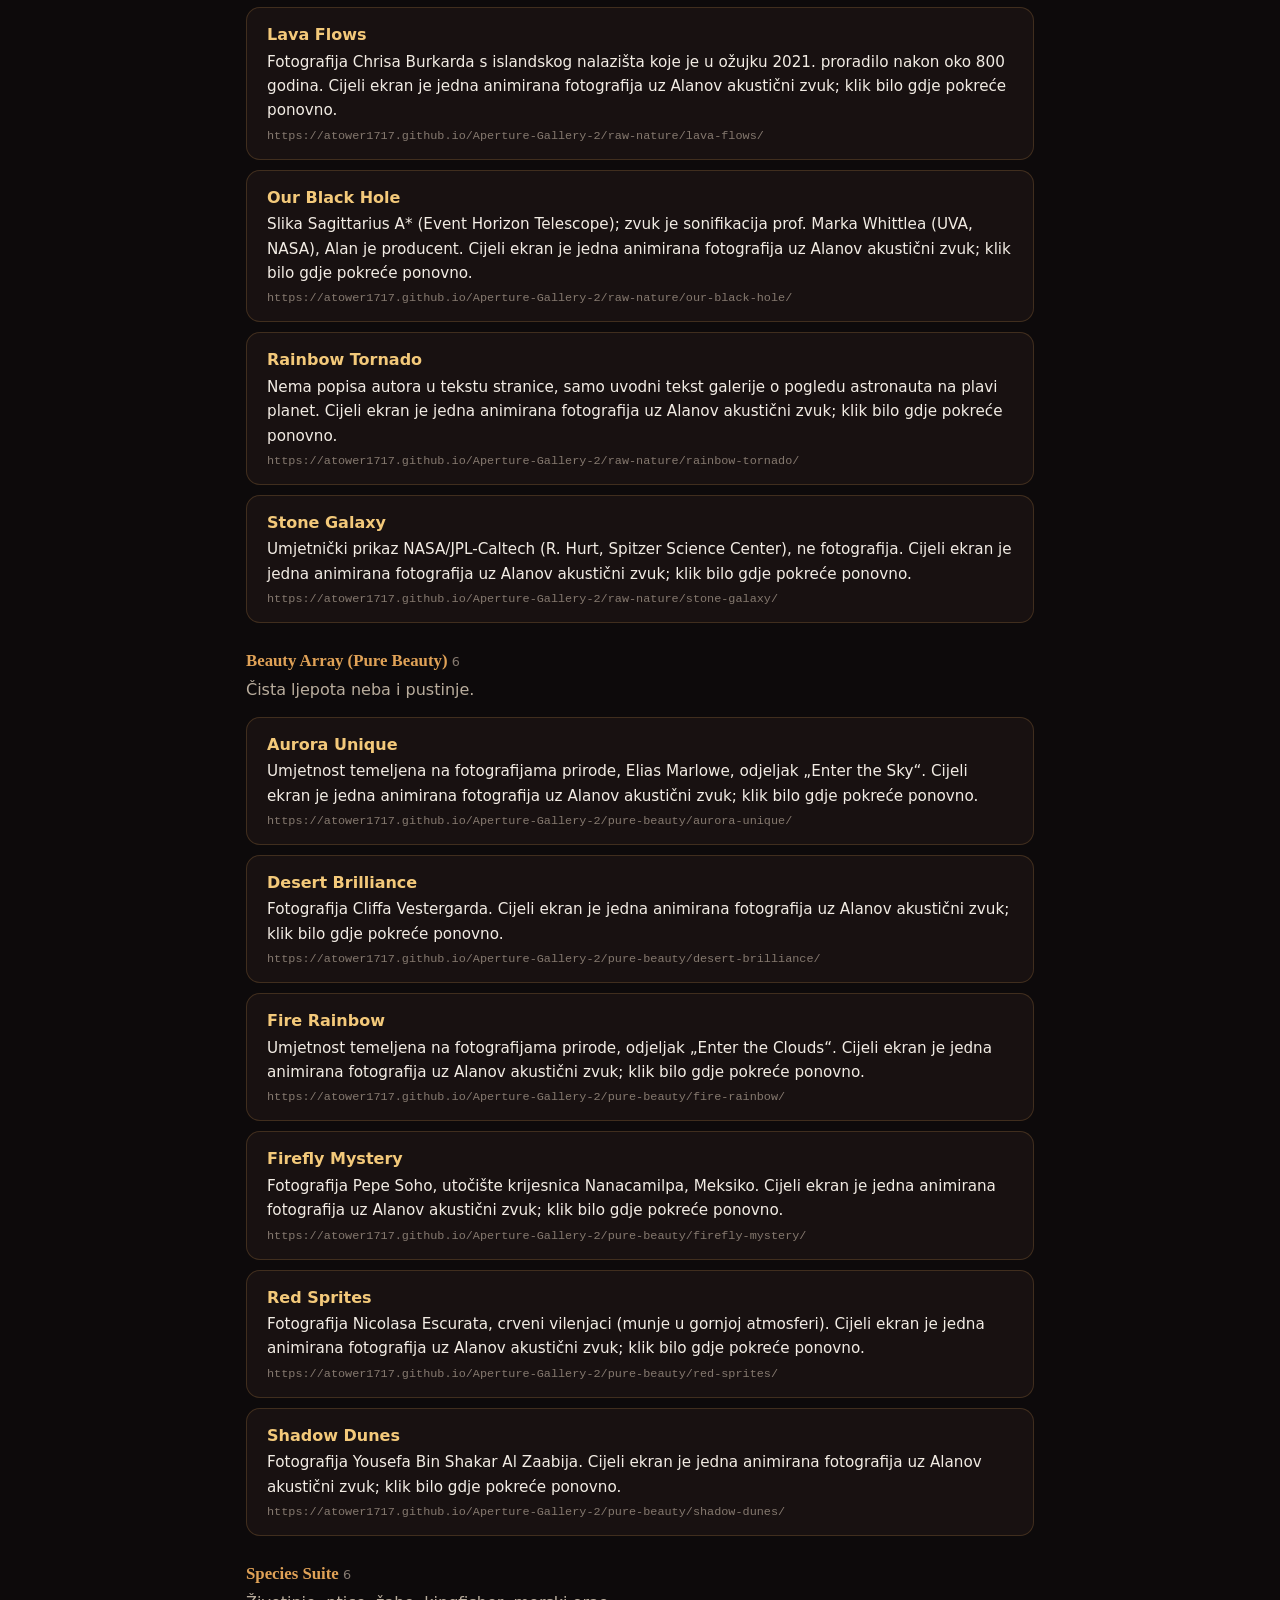
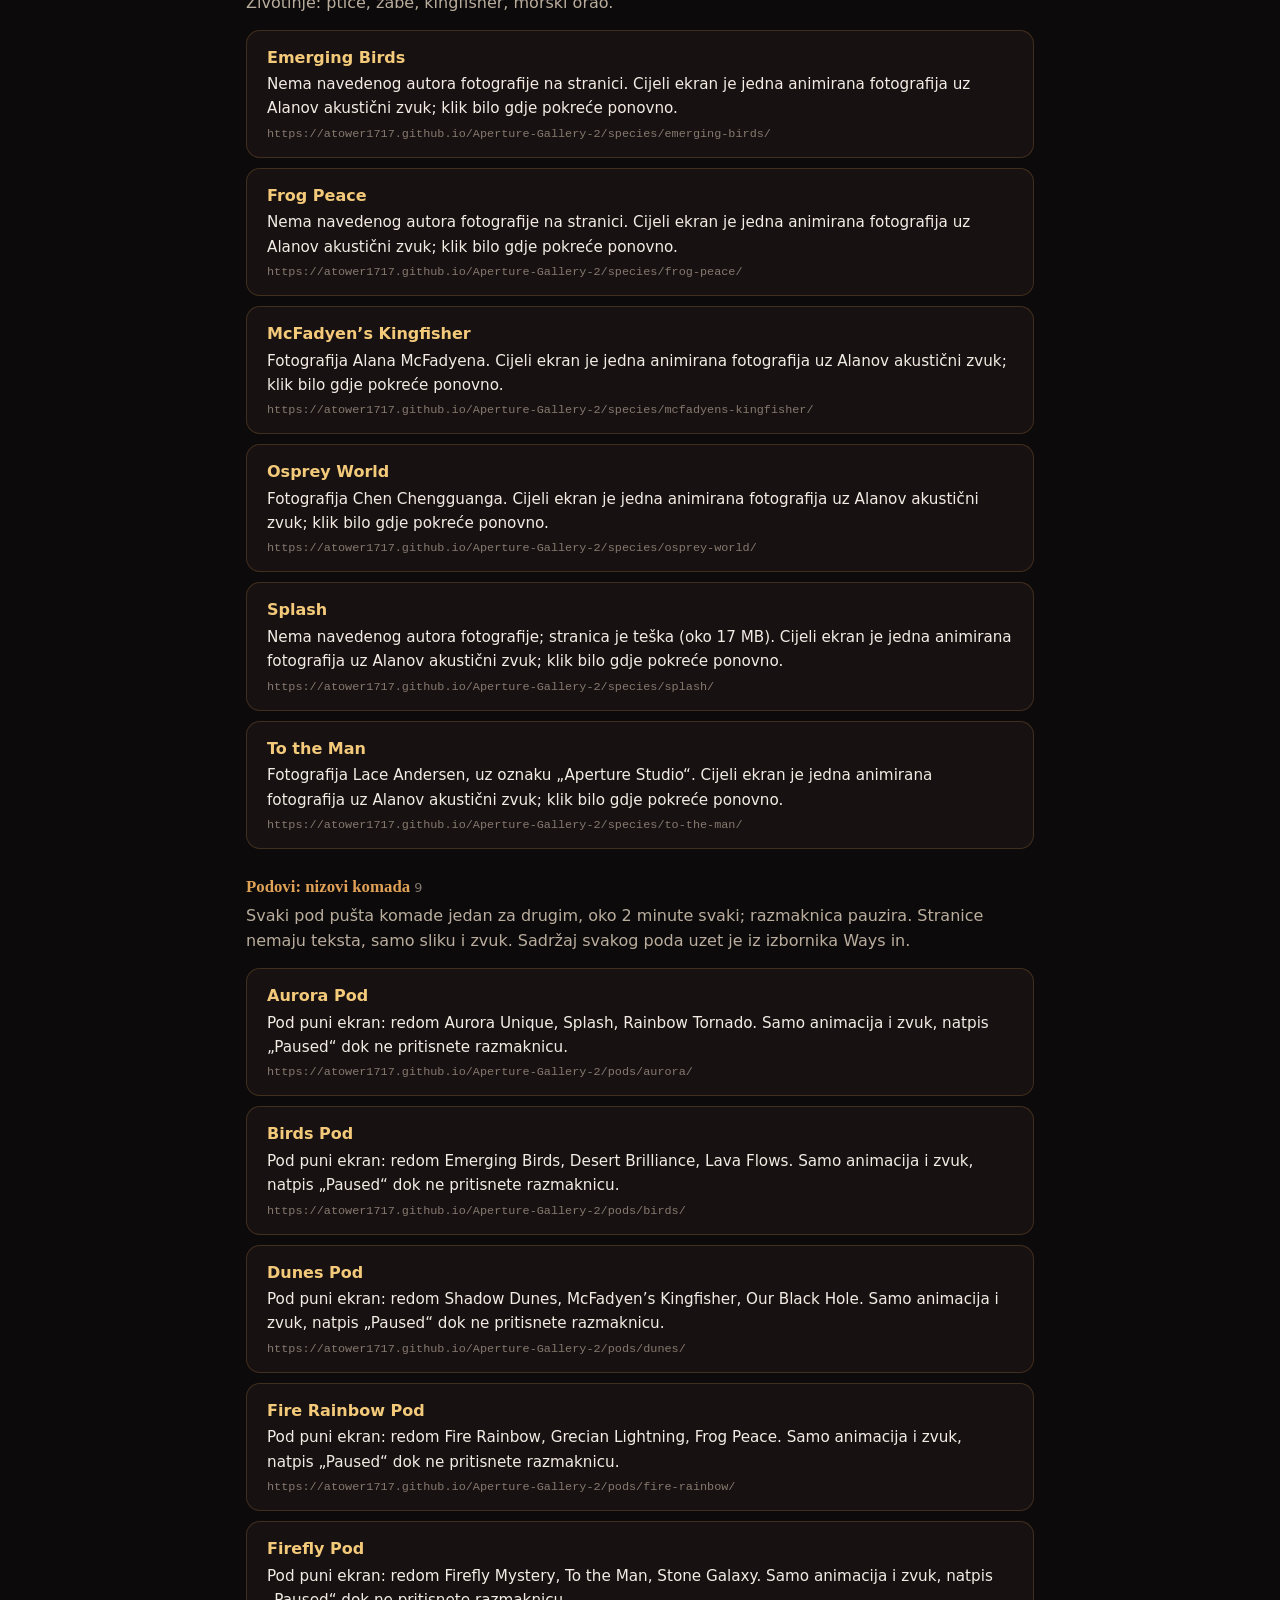
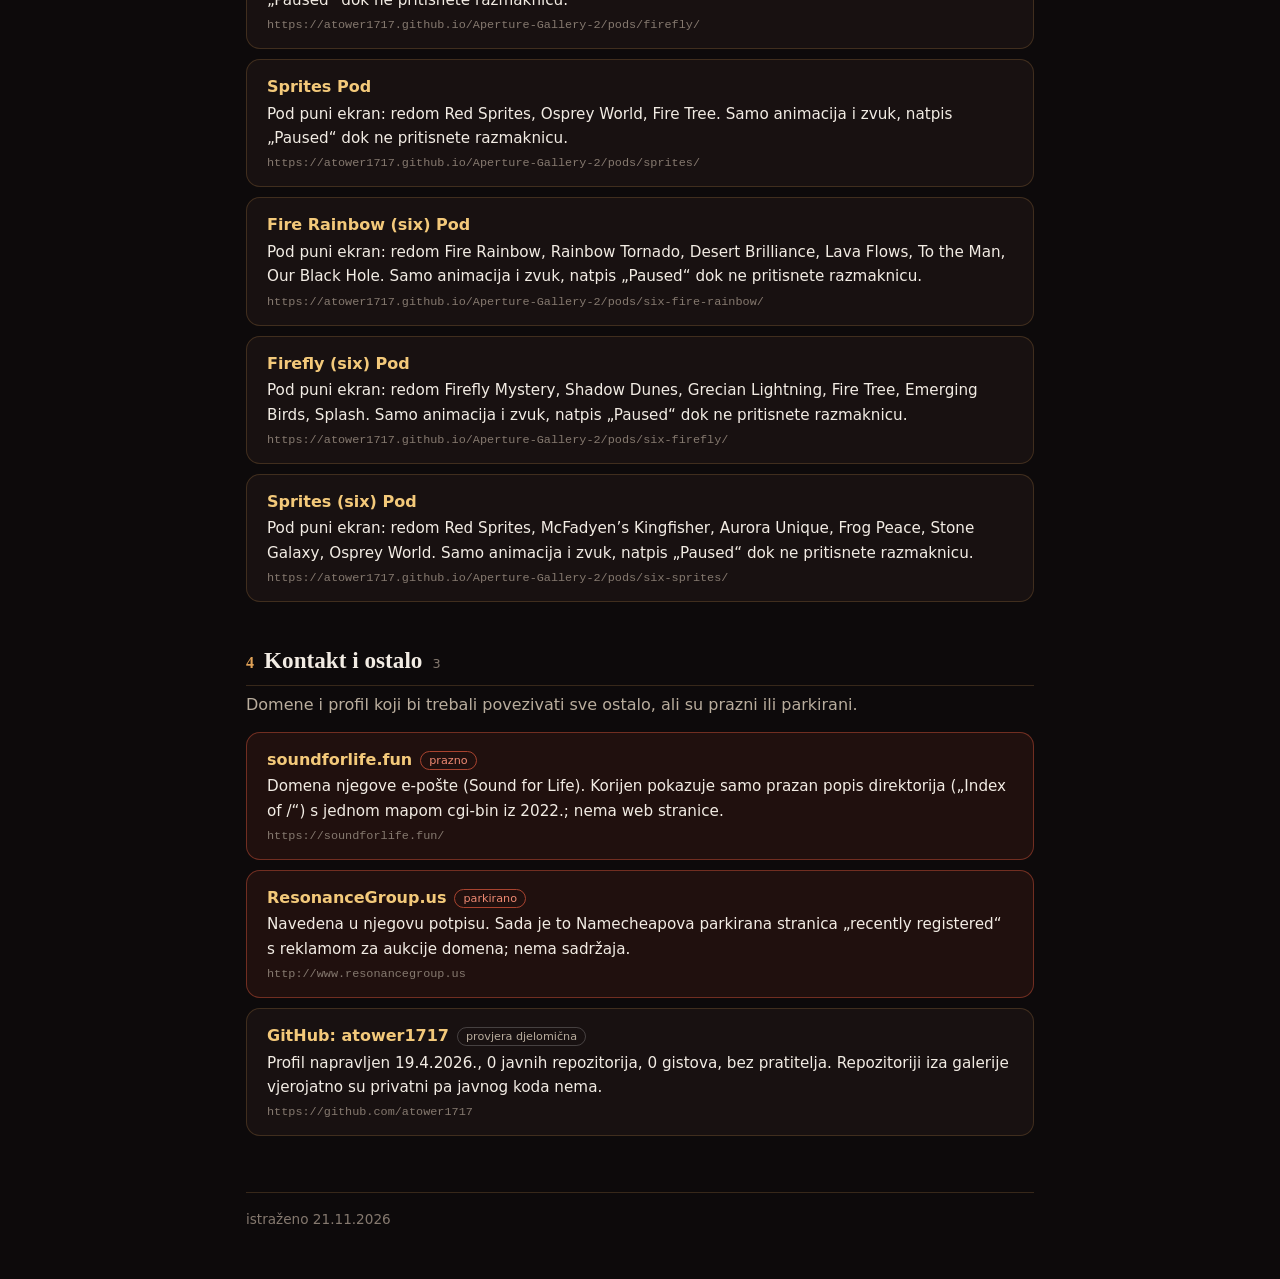
==== commit 2b304024: "Admin: Alan Tower page redesigned in Candle dark style, summary, categories, per-link descriptions (" ====
--- a/admin_pending/admin/index.html
+++ b/admin_pending/admin/index.html
@@ -1,60 +1,38 @@
-<!doctype html><html lang="hr"><head><meta charset="utf-8"><meta name="viewport" content="width=device-width,initial-scale=1"><meta name="robots" content="noindex,nofollow"><title>Alan Tower – javni radovi</title>
-<style>body{margin:0;font:16px/1.5 Georgia,serif;background:#faf7f2;color:#222;padding:16px;max-width:760px;margin:auto}h1{font-size:1.5em}h2{font-size:1.1em;margin:1.6em 0 .4em;border-bottom:1px solid #ccc;padding-bottom:4px}.c{background:#fff;border:1px solid #ddd;border-radius:8px;padding:10px 12px;margin:8px 0}.c a{font-weight:bold;word-break:break-word}.u{font-size:.8em;color:#666;word-break:break-all}.m{font-size:.85em;color:#555}.os{display:inline-block;font-size:.75em;background:#eee;border-radius:4px;padding:1px 6px;margin-right:6px}</style></head><body>
-<h1>Alan Tower – javni radovi</h1><p class="m">Zadnje istraživano 21.11.2026. Samo javni izvori. Oznaka „nije open source“ znači da nije pronađen javni repozitorij ni licenca. Nema Euphony stranice niti mobilne aplikacije koju bi on objavio.</p>
-<h2>GitHub Pages: Aperture Gallery (atower1717.github.io/Aperture-Gallery-2) (5)</h2>
-<div class="c"><a href="https://atower1717.github.io/Aperture-Gallery-2/" rel="noopener noreferrer" target="_blank">Aperture Gallery</a><div class="u">https://atower1717.github.io/Aperture-Gallery-2/</div><div>Opening page: extraordinary photographs of nature brought to life, with animation and original acoustic soundtracks by Alan Tower (no AI, on Elemental Harmony instruments: stone, metal, glass, wood and clay).</div><div class="m"><span class="os">nije open source</span>datum: stranica mijenjana 18.11.2026 (komentar u kodu)</div></div>
-<div class="c"><a href="https://atower1717.github.io/Aperture-Gallery-2/welcome/" rel="noopener noreferrer" target="_blank">Aperture Gallery - Click or Hover</a><div class="u">https://atower1717.github.io/Aperture-Gallery-2/welcome/</div><div>Short intro screen: a man floating on black balloons through a forest; explains that every action responds to a click or a hover. Leads to Enter Gallery.</div><div class="m"><span class="os">nije open source</span>datum nije prikazan</div></div>
-<div class="c"><a href="https://atower1717.github.io/Aperture-Gallery-2/review/ways-in/" rel="noopener noreferrer" target="_blank">Aperture Gallery (ways in)</a><div class="u">https://atower1717.github.io/Aperture-Gallery-2/review/ways-in/</div><div>Main gallery menu: how to use, one at a time / three in sequence / six in sequence, Entry Poems, sound advice (headphones, binaural), pause with spacebar, and the Many Thanks contributors list.</div><div class="m"><span class="os">nije open source</span>datum nije prikazan</div></div>
-<div class="c"><a href="https://atower1717.github.io/Aperture-Gallery-2/all18/" rel="noopener noreferrer" target="_blank">Aperture Gallery - All 18</a><div class="u">https://atower1717.github.io/Aperture-Gallery-2/all18/</div><div>Overview page of all 18 pieces.</div><div class="m"><span class="os">nije open source</span>datum nije prikazan</div></div>
-<div class="c"><a href="https://atower1717.github.io/Aperture-Gallery-2/listen/flumie-float/" rel="noopener noreferrer" target="_blank">Euphony Flumie Float for Feliz · Alan Tower &amp; Joe Berry</a><div class="u">https://atower1717.github.io/Aperture-Gallery-2/listen/flumie-float/</div><div>Fifty-six minutes (55:56) of Euphony Chaiz, binaural, best with headphones; engineer/player Andy Baldwin. Track list with a player (X Progression, Deliberate Improv, Melody Ground Mix ...).</div><div class="m"><span class="os">nije open source</span>datum nije prikazan</div></div>
-<h2>Aperture Gallery: pods (sequences of pieces) (9)</h2>
-<div class="c"><a href="https://atower1717.github.io/Aperture-Gallery-2/pods/aurora/" rel="noopener noreferrer" target="_blank">Aperture Gallery - Aurora Pod</a><div class="u">https://atower1717.github.io/Aperture-Gallery-2/pods/aurora/</div><div>Pod that plays its pieces in sequence, about 2 minutes each; spacebar pauses.</div><div class="m"><span class="os">nije open source</span>datum nije prikazan</div></div>
-<div class="c"><a href="https://atower1717.github.io/Aperture-Gallery-2/pods/birds/" rel="noopener noreferrer" target="_blank">Aperture Gallery - Birds Pod</a><div class="u">https://atower1717.github.io/Aperture-Gallery-2/pods/birds/</div><div>Pod that plays its pieces in sequence, about 2 minutes each; spacebar pauses.</div><div class="m"><span class="os">nije open source</span>datum nije prikazan</div></div>
-<div class="c"><a href="https://atower1717.github.io/Aperture-Gallery-2/pods/dunes/" rel="noopener noreferrer" target="_blank">Aperture Gallery - Dunes Pod</a><div class="u">https://atower1717.github.io/Aperture-Gallery-2/pods/dunes/</div><div>Pod that plays its pieces in sequence, about 2 minutes each; spacebar pauses.</div><div class="m"><span class="os">nije open source</span>datum nije prikazan</div></div>
-<div class="c"><a href="https://atower1717.github.io/Aperture-Gallery-2/pods/fire-rainbow/" rel="noopener noreferrer" target="_blank">Aperture Gallery - Fire Rainbow Pod</a><div class="u">https://atower1717.github.io/Aperture-Gallery-2/pods/fire-rainbow/</div><div>Pod that plays its pieces in sequence, about 2 minutes each; spacebar pauses.</div><div class="m"><span class="os">nije open source</span>datum nije prikazan</div></div>
-<div class="c"><a href="https://atower1717.github.io/Aperture-Gallery-2/pods/firefly/" rel="noopener noreferrer" target="_blank">Aperture Gallery - Firefly Pod</a><div class="u">https://atower1717.github.io/Aperture-Gallery-2/pods/firefly/</div><div>Pod that plays its pieces in sequence, about 2 minutes each; spacebar pauses.</div><div class="m"><span class="os">nije open source</span>datum nije prikazan</div></div>
-<div class="c"><a href="https://atower1717.github.io/Aperture-Gallery-2/pods/six-fire-rainbow/" rel="noopener noreferrer" target="_blank">Aperture Gallery - Fire Rainbow (six) Pod</a><div class="u">https://atower1717.github.io/Aperture-Gallery-2/pods/six-fire-rainbow/</div><div>Pod that plays its pieces in sequence, about 2 minutes each; spacebar pauses.</div><div class="m"><span class="os">nije open source</span>datum nije prikazan</div></div>
-<div class="c"><a href="https://atower1717.github.io/Aperture-Gallery-2/pods/six-firefly/" rel="noopener noreferrer" target="_blank">Aperture Gallery - Firefly (six) Pod</a><div class="u">https://atower1717.github.io/Aperture-Gallery-2/pods/six-firefly/</div><div>Pod that plays its pieces in sequence, about 2 minutes each; spacebar pauses.</div><div class="m"><span class="os">nije open source</span>datum nije prikazan</div></div>
-<div class="c"><a href="https://atower1717.github.io/Aperture-Gallery-2/pods/six-sprites/" rel="noopener noreferrer" target="_blank">Aperture Gallery - Sprites (six) Pod</a><div class="u">https://atower1717.github.io/Aperture-Gallery-2/pods/six-sprites/</div><div>Pod that plays its pieces in sequence, about 2 minutes each; spacebar pauses.</div><div class="m"><span class="os">nije open source</span>datum nije prikazan</div></div>
-<div class="c"><a href="https://atower1717.github.io/Aperture-Gallery-2/pods/sprites/" rel="noopener noreferrer" target="_blank">Aperture Gallery - Sprites Pod</a><div class="u">https://atower1717.github.io/Aperture-Gallery-2/pods/sprites/</div><div>Pod that plays its pieces in sequence, about 2 minutes each; spacebar pauses.</div><div class="m"><span class="os">nije open source</span>datum nije prikazan</div></div>
-<h2>Aperture Gallery: Raw Nature Set (6)</h2>
-<div class="c"><a href="https://atower1717.github.io/Aperture-Gallery-2/raw-nature/fire-tree/" rel="noopener noreferrer" target="_blank">Raw Nature Set — Fire Tree</a><div class="u">https://atower1717.github.io/Aperture-Gallery-2/raw-nature/fire-tree/</div><div>photograph Debbie Parker, Hardy County, WV 2022; animation and original acoustic soundtrack Alan Tower.</div><div class="m"><span class="os">nije open source</span>datum nije prikazan</div></div>
-<div class="c"><a href="https://atower1717.github.io/Aperture-Gallery-2/raw-nature/grecian-lightning/" rel="noopener noreferrer" target="_blank">Raw Nature Set — Grecian Lightning</a><div class="u">https://atower1717.github.io/Aperture-Gallery-2/raw-nature/grecian-lightning/</div><div>photograph Chris Kotsiopoulos, Ikaria, Greece, 15.6.2011; animation and original acoustic soundtrack Alan Tower.</div><div class="m"><span class="os">nije open source</span>datum nije prikazan</div></div>
-<div class="c"><a href="https://atower1717.github.io/Aperture-Gallery-2/raw-nature/lava-flows/" rel="noopener noreferrer" target="_blank">Raw Nature Set — Lava Flows</a><div class="u">https://atower1717.github.io/Aperture-Gallery-2/raw-nature/lava-flows/</div><div>photograph Chris Burkard; the Iceland site erupted in March 2021 after about 800 years; animation and original acoustic soundtrack Alan Tower.</div><div class="m"><span class="os">nije open source</span>datum nije prikazan</div></div>
-<div class="c"><a href="https://atower1717.github.io/Aperture-Gallery-2/raw-nature/our-black-hole/" rel="noopener noreferrer" target="_blank">Raw Nature Set — Our Black Hole</a><div class="u">https://atower1717.github.io/Aperture-Gallery-2/raw-nature/our-black-hole/</div><div>image Event Horizon Telescope Collaboration (Sagittarius A*); soundtrack Prof. Mark Whittle, University of Virginia and NASA, producer Alan Tower; animation and original acoustic soundtrack Alan Tower.</div><div class="m"><span class="os">nije open source</span>datum nije prikazan</div></div>
-<div class="c"><a href="https://atower1717.github.io/Aperture-Gallery-2/raw-nature/rainbow-tornado/" rel="noopener noreferrer" target="_blank">Raw Nature Set — Rainbow Tornado</a><div class="u">https://atower1717.github.io/Aperture-Gallery-2/raw-nature/rainbow-tornado/</div><div>Raw Nature Set piece; animation and original acoustic soundtrack Alan Tower.</div><div class="m"><span class="os">nije open source</span>datum nije prikazan</div></div>
-<div class="c"><a href="https://atower1717.github.io/Aperture-Gallery-2/raw-nature/stone-galaxy/" rel="noopener noreferrer" target="_blank">Raw Nature Set — Stone Galaxy</a><div class="u">https://atower1717.github.io/Aperture-Gallery-2/raw-nature/stone-galaxy/</div><div>artist&#x27;s image NASA/JPL-Caltech / R. Hurt (Spitzer Science Center); animation and original acoustic soundtrack Alan Tower.</div><div class="m"><span class="os">nije open source</span>datum nije prikazan</div></div>
-<h2>Aperture Gallery: Beauty Array (6)</h2>
-<div class="c"><a href="https://atower1717.github.io/Aperture-Gallery-2/pure-beauty/aurora-unique/" rel="noopener noreferrer" target="_blank">Beauty Array — Aurora Unique</a><div class="u">https://atower1717.github.io/Aperture-Gallery-2/pure-beauty/aurora-unique/</div><div>art based on photographs of nature, Elias Marlowe (Enter the Sky); animation and original acoustic soundtrack Alan Tower.</div><div class="m"><span class="os">nije open source</span>datum nije prikazan</div></div>
-<div class="c"><a href="https://atower1717.github.io/Aperture-Gallery-2/pure-beauty/desert-brilliance/" rel="noopener noreferrer" target="_blank">Beauty Array — Desert Brilliance</a><div class="u">https://atower1717.github.io/Aperture-Gallery-2/pure-beauty/desert-brilliance/</div><div>photograph Cliff Vestergard; animation and original acoustic soundtrack Alan Tower.</div><div class="m"><span class="os">nije open source</span>datum nije prikazan</div></div>
-<div class="c"><a href="https://atower1717.github.io/Aperture-Gallery-2/pure-beauty/fire-rainbow/" rel="noopener noreferrer" target="_blank">Beauty Array — Fire Rainbow</a><div class="u">https://atower1717.github.io/Aperture-Gallery-2/pure-beauty/fire-rainbow/</div><div>art based on photographs of nature (Enter the Clouds); animation and original acoustic soundtrack Alan Tower.</div><div class="m"><span class="os">nije open source</span>datum nije prikazan</div></div>
-<div class="c"><a href="https://atower1717.github.io/Aperture-Gallery-2/pure-beauty/firefly-mystery/" rel="noopener noreferrer" target="_blank">Beauty Array — Firefly Mystery</a><div class="u">https://atower1717.github.io/Aperture-Gallery-2/pure-beauty/firefly-mystery/</div><div>photograph Pepe Soho, Firefly Sanctuary, Nanacamilpa, Mexico; animation and original acoustic soundtrack Alan Tower.</div><div class="m"><span class="os">nije open source</span>datum nije prikazan</div></div>
-<div class="c"><a href="https://atower1717.github.io/Aperture-Gallery-2/pure-beauty/red-sprites/" rel="noopener noreferrer" target="_blank">Beauty Array — Red Sprites</a><div class="u">https://atower1717.github.io/Aperture-Gallery-2/pure-beauty/red-sprites/</div><div>photograph Nicolas Escurat (Enter the Sky); animation and original acoustic soundtrack Alan Tower.</div><div class="m"><span class="os">nije open source</span>datum nije prikazan</div></div>
-<div class="c"><a href="https://atower1717.github.io/Aperture-Gallery-2/pure-beauty/shadow-dunes/" rel="noopener noreferrer" target="_blank">Beauty Array — Shadow Dunes</a><div class="u">https://atower1717.github.io/Aperture-Gallery-2/pure-beauty/shadow-dunes/</div><div>photograph Yousef Bin Shakar Al Zaabi; animation and original acoustic soundtrack Alan Tower.</div><div class="m"><span class="os">nije open source</span>datum nije prikazan</div></div>
-<h2>Aperture Gallery: Species Suite (6)</h2>
-<div class="c"><a href="https://atower1717.github.io/Aperture-Gallery-2/species/emerging-birds/" rel="noopener noreferrer" target="_blank">Species Suite — Emerging Birds</a><div class="u">https://atower1717.github.io/Aperture-Gallery-2/species/emerging-birds/</div><div>Species Suite piece; animation and original acoustic soundtrack Alan Tower.</div><div class="m"><span class="os">nije open source</span>datum nije prikazan</div></div>
-<div class="c"><a href="https://atower1717.github.io/Aperture-Gallery-2/species/frog-peace/" rel="noopener noreferrer" target="_blank">Species Suite — Frog Peace</a><div class="u">https://atower1717.github.io/Aperture-Gallery-2/species/frog-peace/</div><div>Species Suite piece; animation and original acoustic soundtrack Alan Tower.</div><div class="m"><span class="os">nije open source</span>datum nije prikazan</div></div>
-<div class="c"><a href="https://atower1717.github.io/Aperture-Gallery-2/species/mcfadyens-kingfisher/" rel="noopener noreferrer" target="_blank">Species Suite — McFadyen’s Kingfisher</a><div class="u">https://atower1717.github.io/Aperture-Gallery-2/species/mcfadyens-kingfisher/</div><div>photograph Alan McFadyen; animation and original acoustic soundtrack Alan Tower.</div><div class="m"><span class="os">nije open source</span>datum nije prikazan</div></div>
-<div class="c"><a href="https://atower1717.github.io/Aperture-Gallery-2/species/osprey-world/" rel="noopener noreferrer" target="_blank">Species Suite — Osprey World</a><div class="u">https://atower1717.github.io/Aperture-Gallery-2/species/osprey-world/</div><div>photograph Chen Chengguang; animation and original acoustic soundtrack Alan Tower.</div><div class="m"><span class="os">nije open source</span>datum nije prikazan</div></div>
-<div class="c"><a href="https://atower1717.github.io/Aperture-Gallery-2/species/splash/" rel="noopener noreferrer" target="_blank">Species Suite — Splash</a><div class="u">https://atower1717.github.io/Aperture-Gallery-2/species/splash/</div><div>Species Suite piece; animation and original acoustic soundtrack Alan Tower.</div><div class="m"><span class="os">nije open source</span>datum nije prikazan</div></div>
-<div class="c"><a href="https://atower1717.github.io/Aperture-Gallery-2/species/to-the-man/" rel="noopener noreferrer" target="_blank">Species Suite — To the Man</a><div class="u">https://atower1717.github.io/Aperture-Gallery-2/species/to-the-man/</div><div>photograph Lace Andersen; animation and original acoustic soundtrack Alan Tower.</div><div class="m"><span class="os">nije open source</span>datum nije prikazan</div></div>
-<h2>Websites (9)</h2>
-<div class="c"><a href="https://innato.us/" rel="noopener noreferrer" target="_blank">Innato – Inside Presence &amp; Connection</a><div class="u">https://innato.us/</div><div>Alan Tower (from Sound for Life) co-designed the Innato, a triple-chambered clay flute, with maker Hans Houkes; choose your Innato with him over Zoom. Italian for “innate”.</div><div class="m"><span class="os">nije open source</span>datum nije prikazan</div></div>
-<div class="c"><a href="https://innato.us/etude-learning/" rel="noopener noreferrer" target="_blank">Etude Learning | Innato</a><div class="u">https://innato.us/etude-learning/</div><div>Twelve short melodic etudes taught live over Zoom with an overhead camera that mirrors the player&#x27;s view; Alan Tower is Innato co-designer and etude coach.</div><div class="m"><span class="os">nije open source</span>datum nije prikazan</div></div>
-<div class="c"><a href="https://innato.us/purchase/" rel="noopener noreferrer" target="_blank">Purchase – Innato</a><div class="u">https://innato.us/purchase/</div><div>Innato flutes by key (Dm4 to Am3, special orders G3 to E3) with sound samples; prices about 825 to 995 USD, tuned in Proportional Harmony (just intonation).</div><div class="m"><span class="os">nije open source</span>datum nije prikazan</div></div>
-<div class="c"><a href="https://innato.us/principles/" rel="noopener noreferrer" target="_blank">Principles – Innato</a><div class="u">https://innato.us/principles/</div><div>Core principles of the Innato, with a text from maker Hans Houkes and videos.</div><div class="m"><span class="os">nije open source</span>datum nije prikazan</div></div>
-<div class="c"><a href="https://innato.us/media/" rel="noopener noreferrer" target="_blank">Media – Innato</a><div class="u">https://innato.us/media/</div><div>Finishes (terra sigillata, no glazes), social links, audio albums and videos.</div><div class="m"><span class="os">nije open source</span>datum nije prikazan</div></div>
-<div class="c"><a href="https://soundforlife.fun/" rel="noopener noreferrer" target="_blank">soundforlife.fun</a><div class="u">https://soundforlife.fun/</div><div>His email domain; the root shows only an empty directory listing (checked 21.11.2026), no site.</div><div class="m"><span class="os">nije open source</span>datum nije prikazan</div></div>
-<div class="c"><a href="http://www.resonancegroup.us" rel="noopener noreferrer" target="_blank">ResonanceGroup.us</a><div class="u">http://www.resonancegroup.us</div><div>Named in his signature; now a parked Namecheap domain, no content.</div><div class="m"><span class="os">nije open source</span>datum nije prikazan</div></div>
-<div class="c"><a href="https://stonewhistle.com/ambassadors/" rel="noopener noreferrer" target="_blank">Stonewhistle: Ambassadors (Alan Tower, USA)</a><div class="u">https://stonewhistle.com/ambassadors/</div><div>Stonewhistle lists him as ambassador: Californian musician and sound artist, refines Innato tonality, helps choose the key, offers online group lessons (Exploration Series); founded Green Music Network and its Cave Concert Series in 2001.</div><div class="m"><span class="os">nije open source</span>datum nije prikazan</div></div>
-<div class="c"><a href="https://hemi-sync.com/product-category/by-artist/metamusic-artists/alan-tower/" rel="noopener noreferrer" target="_blank">Hemi-Sync: Alan Tower (Metamusic artist)</a><div class="u">https://hemi-sync.com/product-category/by-artist/metamusic-artists/alan-tower/</div><div>Artist page on hemi-sync.com with three albums: Emergence, Breath of Creation (solo huaca) and Sounds of the Unseen.</div><div class="m"><span class="os">nije open source</span>datum nije prikazan</div></div>
-<h2>Audio: albums and recordings (6)</h2>
-<div class="c"><a href="https://hemi-sync.com/product/emergence-album/" rel="noopener noreferrer" target="_blank">Emergence (Alan Tower &amp; Hemi-Sync)</a><div class="u">https://hemi-sync.com/product/emergence-album/</div><div>Melodic Metamusic for contemplation, creativity or sacred space; 70 minutes; FLAC, MP3 or CD.</div><div class="m"><span class="os">nije open source</span>datum: 2007 (Apple Music)</div></div>
-<div class="c"><a href="https://hemi-sync.com/product/breath-of-creation-solo-huaca-album/" rel="noopener noreferrer" target="_blank">Breath of Creation (solo huaca)</a><div class="u">https://hemi-sync.com/product/breath-of-creation-solo-huaca-album/</div><div>Album on hemi-sync.com.</div><div class="m"><span class="os">nije open source</span>datum nije prikazan</div></div>
-<div class="c"><a href="https://hemi-sync.com/product/sounds-of-the-unseen-with-hemi-sync/" rel="noopener noreferrer" target="_blank">Sounds of the Unseen with Hemi-Sync</a><div class="u">https://hemi-sync.com/product/sounds-of-the-unseen-with-hemi-sync/</div><div>Album on hemi-sync.com.</div><div class="m"><span class="os">nije open source</span>datum nije prikazan</div></div>
-<div class="c"><a href="https://music.apple.com/us/album/innato-vol-1/1639566153" rel="noopener noreferrer" target="_blank">INNATO, Vol. 1 (Hans Houkes, Alan Tower, Orlando Villarraga)</a><div class="u">https://music.apple.com/us/album/innato-vol-1/1639566153</div><div>Album of Innato music, also on Spotify and SoundCloud.</div><div class="m"><span class="os">nije open source</span>datum: 2022</div></div>
-<div class="c"><a href="https://open.spotify.com/album/66bTTYdrlp5ycy6ccXvr6P" rel="noopener noreferrer" target="_blank">Innato album on Spotify (linked from innato.us/media)</a><div class="u">https://open.spotify.com/album/66bTTYdrlp5ycy6ccXvr6P</div><div>Streaming link to the Innato album.</div><div class="m"><span class="os">nije open source</span>datum nije prikazan</div></div>
-<div class="c"><a href="https://soundcloud.com/the-resonance-experience/sets/rapture-for-a-friend" rel="noopener noreferrer" target="_blank">Rapture for a Friend (Elegy for Sharon Rowell)</a><div class="u">https://soundcloud.com/the-resonance-experience/sets/rapture-for-a-friend</div><div>Set on SoundCloud by The Resonance Experience, linked from innato.us/media.</div><div class="m"><span class="os">nije open source</span>datum nije prikazan</div></div>
-<h2>Apps and open source (1)</h2>
-<div class="c"><a href="https://github.com/atower1717" rel="noopener noreferrer" target="_blank">GitHub atower1717</a><div class="u">https://github.com/atower1717</div><div>Account created 19.4.2026, 0 public repositories, 0 gists, no followers. The repos behind the Pages site are probably private. No open-source code found.</div><div class="m"><span class="os">nije open source</span>datum nije prikazan</div></div>
-<p class="m">Ukupno 48 stavki. Euphony kristalna zvona: nije nađena javna stranica.</p></body></html>+<!doctype html><html lang="hr"><head><meta charset="utf-8"><meta name="viewport" content="width=device-width,initial-scale=1,viewport-fit=cover"><meta name="robots" content="noindex,nofollow"><meta name="theme-color" content="#0d0a0b"><title>Alan Tower: javni radovi</title><style>
+*{box-sizing:border-box}html{-webkit-text-size-adjust:100%}
+body{margin:0;background:#0d0a0b;color:#f2ece4;font:16px/1.6 system-ui,-apple-system,"Segoe UI",Roboto,sans-serif;min-height:100vh;
+background-image:radial-gradient(900px 600px at 100% 0,rgba(224,162,87,.14),transparent 70%),radial-gradient(700px 600px at 0 20%,rgba(168,67,47,.12),transparent 70%),radial-gradient(900px 500px at 50% 100%,rgba(224,162,87,.08),transparent 70%);background-attachment:fixed}
+.w{max-width:820px;margin:0 auto;padding:max(20px,env(safe-area-inset-top)) max(16px,env(safe-area-inset-right)) 48px max(16px,env(safe-area-inset-left))}
+header{padding:28px 0 8px}.k{font-size:.78rem;letter-spacing:.14em;text-transform:uppercase;color:#85796f;margin:0 0 8px}
+h1{font:600 clamp(1.7rem,6vw,2.5rem)/1.15 Georgia,"Times New Roman",serif;margin:0 0 6px;color:#f3c97a}
+.sub{color:#b9ad9d;margin:0}
+nav{display:flex;flex-wrap:wrap;gap:8px;margin:20px 0 4px}
+nav a{border:1px solid rgba(224,162,87,.3);border-radius:999px;padding:8px 14px;color:#f2ece4;text-decoration:none;font-size:.9rem;background:rgba(255,240,220,.035);min-height:40px;display:inline-flex;align-items:center}
+nav a:hover,nav a:focus-visible{box-shadow:0 0 0 1px rgba(243,201,122,.55),0 0 22px rgba(224,162,87,.28);outline:none}
+.box{background:rgba(30,22,20,.72);border:1px solid rgba(224,162,87,.2);border-radius:22px;padding:20px;margin:24px 0;box-shadow:0 18px 50px rgba(0,0,0,.45)}
+.box h2,.expl h3{margin:0 0 10px;font:600 1.2rem Georgia,serif;color:#f3c97a}
+.box p{margin:0 0 .8em;color:#f2ece4}.box p:last-child{margin:0}
+.first{border-color:rgba(243,201,122,.55);box-shadow:0 0 22px rgba(224,162,87,.2),0 18px 50px rgba(0,0,0,.45)}
+.first ol{margin:0;padding-left:1.3em}.first li{margin:.5em 0;color:#b9ad9d}.first a{color:#f3c97a;font-weight:600}
+section{margin:44px 0 0}
+h2{font:600 1.45rem/1.25 Georgia,serif;margin:0 0 6px;color:#f2ece4;border-bottom:1px solid rgba(224,162,87,.2);padding-bottom:10px;display:flex;gap:10px;align-items:baseline;flex-wrap:wrap}
+h2 .n{color:#e0a257;font-size:1rem}h2 i,h3 i{font-style:normal;font-size:.8rem;color:#85796f;font-weight:400;font-family:system-ui}
+h3{font:600 1.05rem Georgia,serif;color:#e0a257;margin:28px 0 4px}
+.intro{color:#b9ad9d;margin:6px 0 14px}
+.expl{background:rgba(255,240,220,.035);border:1px solid rgba(255,255,255,.07);border-radius:14px;padding:16px;margin:12px 0}.expl p{margin:0;color:#f2ece4}
+.c{background:rgba(30,22,20,.72);border:1px solid rgba(224,162,87,.2);border-radius:14px;padding:14px 16px;margin:10px 0}
+.c h4{margin:0 0 4px;font-size:1rem;font-weight:600;line-height:1.35}
+.c a{color:#f3c97a;text-decoration:none;overflow-wrap:anywhere}.c a:hover,.c a:focus-visible{text-decoration:underline}
+.c p{margin:0 0 6px;color:#f2ece4;font-size:.95rem}
+.u{display:block;font:.74rem ui-monospace,Menlo,monospace;color:#85796f;overflow-wrap:anywhere}
+.b{display:inline-block;font-size:.7rem;margin-left:8px;padding:1px 8px;border-radius:999px;border:1px solid rgba(255,255,255,.2);color:#b9ad9d;vertical-align:1px;font-weight:400}
+.b.w{border-color:#a8432f;color:#ef8a73}.dead{border-color:rgba(168,67,47,.6);background:rgba(168,67,47,.12)}
+footer{margin-top:56px;padding-top:16px;border-top:1px solid rgba(224,162,87,.2);color:#85796f;font-size:.85rem}
+@media(min-width:700px){.box{padding:26px 30px}.c{padding:16px 20px}}
+</style></head><body><div class="w">
+<header><p class="k">Privatno · samo Marko</p><h1>Alan Tower: javni radovi</h1><p class="sub">Sve što Alan javno dijeli, razvrstano i objašnjeno.</p>
+<nav><a href="#s0">Sažetak</a><a href="#s1">Instrumenti</a><a href="#s2">Glazba</a><a href="#s3">Aperture Gallery</a><a href="#s4">Kontakt i ostalo</a></nav></header>
+<div class="box" id="s0"><h2 style="border:0;padding:0">Sažetak</h2><p>Alan Tower je kalifornijski glazbenik i zvučni umjetnik koji već desetljećima spaja glazbu, instrumente i ekologiju; 2001. je pokrenuo Green Music Network. Izrađuje i osmišljava instrumente: kristalna zvona Euphony te, zajedno s majstorom Hansom Houkesom iz Stonewhistlea, Innato, glinenu flautu s tri komore. Kod Stonewhistlea je ambasador za SAD i drži zbirku flauta.</p><p>Njegova snimljena glazba: albumi uz Hemi-Sync od 2007. (Emergence na Hangu, Breath of Creation na huaci, Sounds of the Unseen na vilicama za ugađanje) te Innato Vol. 1 iz 2022. na Apple Musicu i Spotifyju. Najnovije je Aperture Gallery, web galerija s 18 animiranih fotografija prirode i njegovim akustičnim zvukom bez umjetne inteligencije (mijenjana 18.11.2026.).</p><p>Njegova je web prisutnost raštrkana: sadržaj je razbacan po tuđim stranicama (Innato, Stonewhistle, Hemi-Sync, streaming) i jednoj GitHub Pages galeriji. Domena soundforlife.fun, koju koristi za e-poštu, prazna je (samo popis direktorija), a resonancegroup.us iz njegova potpisa parkiran je kod Namecheapa. GitHub profil atower1717 otvoren je 19.4.2026. i nema nijedan javni repozitorij, pa galerija nema javni kod. Ispod je sve razvrstano u četiri skupine, uz opis onoga što se vidi na svakoj poveznici (ukupno 48).</p></div>
+<div class="box first"><h2 style="border:0;padding:0">Što preporučujem pogledati prvo</h2><ol><li><a href="https://atower1717.github.io/Aperture-Gallery-2/listen/flumie-float/" rel="noopener noreferrer" target="_blank">Euphony Flumie Float</a>. 56 minuta kristalnih zvona na slušalicama, jedan player, bez traženja po galeriji.</li><li><a href="https://innato.us/" rel="noopener noreferrer" target="_blank">innato.us</a>. Najjasnije što radi: instrument, cijene, učenje i glazba na jednom mjestu.</li><li><a href="https://hemi-sync.com/product/emergence-album/" rel="noopener noreferrer" target="_blank">Emergence (Hemi-Sync)</a>. Najstariji album, solo Hang, s uzorkom za slušanje.</li><li><a href="https://atower1717.github.io/Aperture-Gallery-2/all18/" rel="noopener noreferrer" target="_blank">All 18</a>. 40 minuta cijele galerije u jednom prolazu, najbolji uvid u novi projekt.</li></ol></div>
+<section id="s1"><h2><span class="n">1</span>Instrumenti koje izrađuje <i>6</i></h2><p class="intro">Dvije stranice o Innatu, troglavoj glinenoj flauti koju je Alan zajedno s Hansom Houkesom iz Stonewhistlea oblikovao, i njegova uloga ambasadora.</p><article class="c"><h4><a href="https://innato.us/" rel="noopener noreferrer" target="_blank">Innato: Inside Presence &amp; Connection</a></h4><p>Početna stranica instrumenta: kratki video, tekst u prvom licu u kojem Alan kaže da je Innato suoblikovao s majstorom Hansom Houkesom, te poziv da s njim preko Zooma izaberete svoj ton i veličinu. Navigacija vodi na ostale stranice ispod.</p><span class="u">https://innato.us/</span></article><article class="c"><h4><a href="https://innato.us/etude-learning/" rel="noopener noreferrer" target="_blank">Innato: Etude Learning</a></h4><p>Dvanaest kratkih melodijskih etida od lakih do složenih, svaka s videom (prva je „Under El Capitan“). Alan je potpisan kao suoblikovatelj i trener etida; učenje ide uživo preko Zooma s kamerom odozgo koja pokazuje pogled svirača.</p><span class="u">https://innato.us/etude-learning/</span></article><article class="c"><h4><a href="https://innato.us/purchase/" rel="noopener noreferrer" target="_blank">Innato: Purchase</a></h4><p>Popis flauta po tonalitetu (Dm4 do Am3, posebne narudžbe G3 do E3) s zvučnim uzorcima i cijenama od oko 825 do 995 USD, bez dostave i poreza. Objašnjava Proportional Harmony, njihov sustav ugađanja.</p><span class="u">https://innato.us/purchase/</span></article><article class="c"><h4><a href="https://innato.us/principles/" rel="noopener noreferrer" target="_blank">Innato: Principles</a></h4><p>Načela instrumenta: citat majstora Hansa Houkesa o izradi („ne savršenstvo, nego sklad među nesavršenostima“) i dugi tekstovi o zvuku i boji tona, uz videe.</p><span class="u">https://innato.us/principles/</span></article><article class="c"><h4><a href="https://innato.us/media/" rel="noopener noreferrer" target="_blank">Innato: Media</a></h4><p>Završna obrada (čista glina, terra sigillata, bez glazura), poveznice na društvene mreže The Resonance Experience te albumi i videi. Ovdje vode poveznice na Spotify i SoundCloud ispod.</p><span class="u">https://innato.us/media/</span></article><article class="c"><h4><a href="https://stonewhistle.com/ambassadors/" rel="noopener noreferrer" target="_blank">Stonewhistle: Ambassadors (Alan Tower, USA)</a></h4><p>Stranica proizvođača s popisom ambasadora. Alan je opisan kao kalifornijski glazbenik koji je godinama razvijao Innato, drži malu zbirku flauta, pomaže u izboru tona i vodi online grupne satove („Exploration Series“). Spominje se i da je 2001. pokrenuo Green Music Network.</p><span class="u">https://stonewhistle.com/ambassadors/</span></article></section><section id="s2"><h2><span class="n">2</span>Glazba i albumi <i>8</i></h2><p class="intro">Snimke po platformama: tri Hemi-Sync albuma (od 2007.), album Innato Vol. 1 na Apple Musicu i Spotifyju, SoundCloud te 56-minutni slušni komad.</p><article class="c"><h4><a href="https://atower1717.github.io/Aperture-Gallery-2/listen/flumie-float/" rel="noopener noreferrer" target="_blank">Euphony Flumie Float for Feliz · Alan Tower &amp; Joe Berry</a></h4><p>Jedna jednostavna stranica s playerom: 56 minuta (55:56) binauralnog zvuka kristalnih zvona Euphony, najbolje na slušalicama. Ispod je popis dijelova (X Progression, Deliberate Improv, Melody Ground Mix …); inženjer i izvođač Andy Baldwin.</p><span class="u">https://atower1717.github.io/Aperture-Gallery-2/listen/flumie-float/</span></article><article class="c"><h4><a href="https://hemi-sync.com/product-category/by-artist/metamusic-artists/alan-tower/" rel="noopener noreferrer" target="_blank">Hemi-Sync: Alan Tower (Metamusic artist)</a></h4><p>Trgovina Hemi-Synca, popis njegova kataloga: tri albuma (Emergence, Breath of Creation, Sounds of the Unseen), sa slikama i filtrima po namjeni.</p><span class="u">https://hemi-sync.com/product-category/by-artist/metamusic-artists/alan-tower/</span></article><article class="c"><h4><a href="https://hemi-sync.com/product/emergence-album/" rel="noopener noreferrer" target="_blank">Emergence</a></h4><p>Album za mirnu kontemplaciju i kreativnost, 70 minuta: Alan svira solo Hang, a za to je izradio „Triple Hang Altar“ da svira dva ili tri Hanga odjednom, uz Hemi-Sync frekvencije. Sample za slušanje; FLAC 21,85 $, MP3 17,48 $, CD 23,32 $.</p><span class="u">https://hemi-sync.com/product/emergence-album/</span></article><article class="c"><h4><a href="https://hemi-sync.com/product/breath-of-creation-solo-huaca-album/" rel="noopener noreferrer" target="_blank">Breath of Creation (solo huaca)</a></h4><p>Album za ritualni i meditativni mir: solo huaca, glinena flauta s velikim komorama koja daje troglasni sklad, prethodnica Innata. Sample za slušanje i iste tri cijene.</p><span class="u">https://hemi-sync.com/product/breath-of-creation-solo-huaca-album/</span></article><article class="c"><h4><a href="https://hemi-sync.com/product/sounds-of-the-unseen-with-hemi-sync/" rel="noopener noreferrer" target="_blank">Sounds of the Unseen with Hemi-Sync</a></h4><p>Album u kojem melodiju grade pojedinačne vilice za ugađanje i Alanov set od šest vilica „Wands“; radili su ga s Davidom Bergeaudom i Kim Riccelli. Sample, recenzije (2) i cijene.</p><span class="u">https://hemi-sync.com/product/sounds-of-the-unseen-with-hemi-sync/</span></article><article class="c"><h4><a href="https://music.apple.com/us/album/innato-vol-1/1639566153" rel="noopener noreferrer" target="_blank">INNATO, Vol. 1 (Apple Music)</a></h4><p>Album iz 2022., 12 pjesama, 36 minuta: Hans Houkes, Alan Tower i Orlando Villarraga, svaki svira Innato u svom tonalitetu. Stranica Apple Musica s ulomcima za preslušavanje.</p><span class="u">https://music.apple.com/us/album/innato-vol-1/1639566153</span></article><article class="c"><h4><a href="https://open.spotify.com/album/66bTTYdrlp5ycy6ccXvr6P" rel="noopener noreferrer" target="_blank">INNATO, Vol. 1 (Spotify)</a></h4><p>Isti album na Spotifyju: 12 pjesama, popis počinje s „Inspiration 1 – Innato in Cm“ (Hans), a Alanova je „Inspiration 3 – Innato in Bbm“.</p><span class="u">https://open.spotify.com/album/66bTTYdrlp5ycy6ccXvr6P</span></article><article class="c"><h4><a href="https://soundcloud.com/the-resonance-experience/sets/rapture-for-a-friend" rel="noopener noreferrer" target="_blank">Rapture for a Friend (Elegy for Sharon Rowell)</a><span class="b">provjera djelomična</span></h4><p>Set na SoundCloudu profila The Resonance Experience, posvećen Sharon Rowell, povezan s Innato Media stranicom. SoundCloud se otvara samo uz JavaScript pa popis pjesama nisam mogao pročitati bez preglednika.</p><span class="u">https://soundcloud.com/the-resonance-experience/sets/rapture-for-a-friend</span></article></section><section id="s3"><h2><span class="n">3</span>Aperture Gallery <i>31</i></h2><p class="intro">Nova Alanova web galerija: 18 animiranih fotografija prirode u tri seta, podovi i uvodne stranice.</p><div class="expl"><h3>Što je Aperture Gallery</h3><p>Web galerija animiranih fotografija prirode. Svaka slika se polako pomiče, a uz nju svira Alanov izvorni akustični zvuk na instrumentima Elemental Harmony (kamen, metal, staklo, drvo i glina). Bez umjetne inteligencije, kako stoji na naslovnici. Najbolje na računalu i uz slušalice. Svih 18 komada raspoređeno je u tri seta, a može ih se gledati pojedinačno, u podovima po tri ili šest, ili sve odjednom. Cijela je galerija GitHub Pages (atower1717.github.io), bez javnog koda.</p></div><h3>Ulazi u galeriju</h3><article class="c"><h4><a href="https://atower1717.github.io/Aperture-Gallery-2/" rel="noopener noreferrer" target="_blank">Aperture Gallery (početna)</a></h4><p>Naslovnica galerije: „izvanredne fotografije prirode oživljene“, gumb Enter Aperture Gallery i popis fotografa po setovima. Stranica je velika (oko 0,7 MB) i izmijenjena 18.11.2026.</p><span class="u">https://atower1717.github.io/Aperture-Gallery-2/</span></article><article class="c"><h4><a href="https://atower1717.github.io/Aperture-Gallery-2/welcome/" rel="noopener noreferrer" target="_blank">Click or Hover (welcome)</a></h4><p>Kratki uvodni ekran: čovjek koji lebdi na crnim balonima kroz šumu i uputa da se sve događa klikom ili prelaskom miša. Dugme Enter Gallery vodi dalje.</p><span class="u">https://atower1717.github.io/Aperture-Gallery-2/welcome/</span></article><article class="c"><h4><a href="https://atower1717.github.io/Aperture-Gallery-2/review/ways-in/" rel="noopener noreferrer" target="_blank">Ways in</a></h4><p>Glavni izbornik galerije: kako koristiti, jedan po jedan, tri u nizu ili šest u nizu, ulazna pjesma sa zvukom, upute o slušalicama (binauralno) i pauzi razmaknicom te zahvale suradnicima. Odavde se pokreću svi podovi.</p><span class="u">https://atower1717.github.io/Aperture-Gallery-2/review/ways-in/</span></article><article class="c"><h4><a href="https://atower1717.github.io/Aperture-Gallery-2/all18/" rel="noopener noreferrer" target="_blank">All 18</a></h4><p>Pokreće svih 18 komada zaredom, oko 40 minuta s križnim prijelazima; razmaknica pauzira. Ima i bonus komad „Your own apertures“ i opciju novog redoslijeda.</p><span class="u">https://atower1717.github.io/Aperture-Gallery-2/all18/</span></article><h3>Raw Nature Set <i>6</i></h3><p class="intro">Priroda u najsirovijem obliku: vatra, munje, lava, crna rupa.</p><article class="c"><h4><a href="https://atower1717.github.io/Aperture-Gallery-2/raw-nature/fire-tree/" rel="noopener noreferrer" target="_blank">Fire Tree</a></h4><p>Fotografija Debbie Parker (Hardy County, WV, 2022). Cijeli ekran je jedna animirana fotografija uz Alanov akustični zvuk; klik bilo gdje pokreće ponovno.</p><span class="u">https://atower1717.github.io/Aperture-Gallery-2/raw-nature/fire-tree/</span></article><article class="c"><h4><a href="https://atower1717.github.io/Aperture-Gallery-2/raw-nature/grecian-lightning/" rel="noopener noreferrer" target="_blank">Grecian Lightning</a></h4><p>Fotografija Chrisa Kotsiopoulosa, Ikaria, Grčka, 2011. Cijeli ekran je jedna animirana fotografija uz Alanov akustični zvuk; klik bilo gdje pokreće ponovno.</p><span class="u">https://atower1717.github.io/Aperture-Gallery-2/raw-nature/grecian-lightning/</span></article><article class="c"><h4><a href="https://atower1717.github.io/Aperture-Gallery-2/raw-nature/lava-flows/" rel="noopener noreferrer" target="_blank">Lava Flows</a></h4><p>Fotografija Chrisa Burkarda s islandskog nalazišta koje je u ožujku 2021. proradilo nakon oko 800 godina. Cijeli ekran je jedna animirana fotografija uz Alanov akustični zvuk; klik bilo gdje pokreće ponovno.</p><span class="u">https://atower1717.github.io/Aperture-Gallery-2/raw-nature/lava-flows/</span></article><article class="c"><h4><a href="https://atower1717.github.io/Aperture-Gallery-2/raw-nature/our-black-hole/" rel="noopener noreferrer" target="_blank">Our Black Hole</a></h4><p>Slika Sagittarius A* (Event Horizon Telescope); zvuk je sonifikacija prof. Marka Whittlea (UVA, NASA), Alan je producent. Cijeli ekran je jedna animirana fotografija uz Alanov akustični zvuk; klik bilo gdje pokreće ponovno.</p><span class="u">https://atower1717.github.io/Aperture-Gallery-2/raw-nature/our-black-hole/</span></article><article class="c"><h4><a href="https://atower1717.github.io/Aperture-Gallery-2/raw-nature/rainbow-tornado/" rel="noopener noreferrer" target="_blank">Rainbow Tornado</a></h4><p>Nema popisa autora u tekstu stranice, samo uvodni tekst galerije o pogledu astronauta na plavi planet. Cijeli ekran je jedna animirana fotografija uz Alanov akustični zvuk; klik bilo gdje pokreće ponovno.</p><span class="u">https://atower1717.github.io/Aperture-Gallery-2/raw-nature/rainbow-tornado/</span></article><article class="c"><h4><a href="https://atower1717.github.io/Aperture-Gallery-2/raw-nature/stone-galaxy/" rel="noopener noreferrer" target="_blank">Stone Galaxy</a></h4><p>Umjetnički prikaz NASA/JPL-Caltech (R. Hurt, Spitzer Science Center), ne fotografija. Cijeli ekran je jedna animirana fotografija uz Alanov akustični zvuk; klik bilo gdje pokreće ponovno.</p><span class="u">https://atower1717.github.io/Aperture-Gallery-2/raw-nature/stone-galaxy/</span></article><h3>Beauty Array (Pure Beauty) <i>6</i></h3><p class="intro">Čista ljepota neba i pustinje.</p><article class="c"><h4><a href="https://atower1717.github.io/Aperture-Gallery-2/pure-beauty/aurora-unique/" rel="noopener noreferrer" target="_blank">Aurora Unique</a></h4><p>Umjetnost temeljena na fotografijama prirode, Elias Marlowe, odjeljak „Enter the Sky“. Cijeli ekran je jedna animirana fotografija uz Alanov akustični zvuk; klik bilo gdje pokreće ponovno.</p><span class="u">https://atower1717.github.io/Aperture-Gallery-2/pure-beauty/aurora-unique/</span></article><article class="c"><h4><a href="https://atower1717.github.io/Aperture-Gallery-2/pure-beauty/desert-brilliance/" rel="noopener noreferrer" target="_blank">Desert Brilliance</a></h4><p>Fotografija Cliffa Vestergarda. Cijeli ekran je jedna animirana fotografija uz Alanov akustični zvuk; klik bilo gdje pokreće ponovno.</p><span class="u">https://atower1717.github.io/Aperture-Gallery-2/pure-beauty/desert-brilliance/</span></article><article class="c"><h4><a href="https://atower1717.github.io/Aperture-Gallery-2/pure-beauty/fire-rainbow/" rel="noopener noreferrer" target="_blank">Fire Rainbow</a></h4><p>Umjetnost temeljena na fotografijama prirode, odjeljak „Enter the Clouds“. Cijeli ekran je jedna animirana fotografija uz Alanov akustični zvuk; klik bilo gdje pokreće ponovno.</p><span class="u">https://atower1717.github.io/Aperture-Gallery-2/pure-beauty/fire-rainbow/</span></article><article class="c"><h4><a href="https://atower1717.github.io/Aperture-Gallery-2/pure-beauty/firefly-mystery/" rel="noopener noreferrer" target="_blank">Firefly Mystery</a></h4><p>Fotografija Pepe Soho, utočište krijesnica Nanacamilpa, Meksiko. Cijeli ekran je jedna animirana fotografija uz Alanov akustični zvuk; klik bilo gdje pokreće ponovno.</p><span class="u">https://atower1717.github.io/Aperture-Gallery-2/pure-beauty/firefly-mystery/</span></article><article class="c"><h4><a href="https://atower1717.github.io/Aperture-Gallery-2/pure-beauty/red-sprites/" rel="noopener noreferrer" target="_blank">Red Sprites</a></h4><p>Fotografija Nicolasa Escurata, crveni vilenjaci (munje u gornjoj atmosferi). Cijeli ekran je jedna animirana fotografija uz Alanov akustični zvuk; klik bilo gdje pokreće ponovno.</p><span class="u">https://atower1717.github.io/Aperture-Gallery-2/pure-beauty/red-sprites/</span></article><article class="c"><h4><a href="https://atower1717.github.io/Aperture-Gallery-2/pure-beauty/shadow-dunes/" rel="noopener noreferrer" target="_blank">Shadow Dunes</a></h4><p>Fotografija Yousefa Bin Shakar Al Zaabija. Cijeli ekran je jedna animirana fotografija uz Alanov akustični zvuk; klik bilo gdje pokreće ponovno.</p><span class="u">https://atower1717.github.io/Aperture-Gallery-2/pure-beauty/shadow-dunes/</span></article><h3>Species Suite <i>6</i></h3><p class="intro">Životinje: ptice, žabe, kingfisher, morski orao.</p><article class="c"><h4><a href="https://atower1717.github.io/Aperture-Gallery-2/species/emerging-birds/" rel="noopener noreferrer" target="_blank">Emerging Birds</a></h4><p>Nema navedenog autora fotografije na stranici. Cijeli ekran je jedna animirana fotografija uz Alanov akustični zvuk; klik bilo gdje pokreće ponovno.</p><span class="u">https://atower1717.github.io/Aperture-Gallery-2/species/emerging-birds/</span></article><article class="c"><h4><a href="https://atower1717.github.io/Aperture-Gallery-2/species/frog-peace/" rel="noopener noreferrer" target="_blank">Frog Peace</a></h4><p>Nema navedenog autora fotografije na stranici. Cijeli ekran je jedna animirana fotografija uz Alanov akustični zvuk; klik bilo gdje pokreće ponovno.</p><span class="u">https://atower1717.github.io/Aperture-Gallery-2/species/frog-peace/</span></article><article class="c"><h4><a href="https://atower1717.github.io/Aperture-Gallery-2/species/mcfadyens-kingfisher/" rel="noopener noreferrer" target="_blank">McFadyen’s Kingfisher</a></h4><p>Fotografija Alana McFadyena. Cijeli ekran je jedna animirana fotografija uz Alanov akustični zvuk; klik bilo gdje pokreće ponovno.</p><span class="u">https://atower1717.github.io/Aperture-Gallery-2/species/mcfadyens-kingfisher/</span></article><article class="c"><h4><a href="https://atower1717.github.io/Aperture-Gallery-2/species/osprey-world/" rel="noopener noreferrer" target="_blank">Osprey World</a></h4><p>Fotografija Chen Chengguanga. Cijeli ekran je jedna animirana fotografija uz Alanov akustični zvuk; klik bilo gdje pokreće ponovno.</p><span class="u">https://atower1717.github.io/Aperture-Gallery-2/species/osprey-world/</span></article><article class="c"><h4><a href="https://atower1717.github.io/Aperture-Gallery-2/species/splash/" rel="noopener noreferrer" target="_blank">Splash</a></h4><p>Nema navedenog autora fotografije; stranica je teška (oko 17 MB). Cijeli ekran je jedna animirana fotografija uz Alanov akustični zvuk; klik bilo gdje pokreće ponovno.</p><span class="u">https://atower1717.github.io/Aperture-Gallery-2/species/splash/</span></article><article class="c"><h4><a href="https://atower1717.github.io/Aperture-Gallery-2/species/to-the-man/" rel="noopener noreferrer" target="_blank">To the Man</a></h4><p>Fotografija Lace Andersen, uz oznaku „Aperture Studio“. Cijeli ekran je jedna animirana fotografija uz Alanov akustični zvuk; klik bilo gdje pokreće ponovno.</p><span class="u">https://atower1717.github.io/Aperture-Gallery-2/species/to-the-man/</span></article><h3>Podovi: nizovi komada <i>9</i></h3><p class="intro">Svaki pod pušta komade jedan za drugim, oko 2 minute svaki; razmaknica pauzira. Stranice nemaju teksta, samo sliku i zvuk. Sadržaj svakog poda uzet je iz izbornika Ways in.</p><article class="c"><h4><a href="https://atower1717.github.io/Aperture-Gallery-2/pods/aurora/" rel="noopener noreferrer" target="_blank">Aurora Pod</a></h4><p>Pod puni ekran: redom Aurora Unique, Splash, Rainbow Tornado. Samo animacija i zvuk, natpis „Paused“ dok ne pritisnete razmaknicu.</p><span class="u">https://atower1717.github.io/Aperture-Gallery-2/pods/aurora/</span></article><article class="c"><h4><a href="https://atower1717.github.io/Aperture-Gallery-2/pods/birds/" rel="noopener noreferrer" target="_blank">Birds Pod</a></h4><p>Pod puni ekran: redom Emerging Birds, Desert Brilliance, Lava Flows. Samo animacija i zvuk, natpis „Paused“ dok ne pritisnete razmaknicu.</p><span class="u">https://atower1717.github.io/Aperture-Gallery-2/pods/birds/</span></article><article class="c"><h4><a href="https://atower1717.github.io/Aperture-Gallery-2/pods/dunes/" rel="noopener noreferrer" target="_blank">Dunes Pod</a></h4><p>Pod puni ekran: redom Shadow Dunes, McFadyen’s Kingfisher, Our Black Hole. Samo animacija i zvuk, natpis „Paused“ dok ne pritisnete razmaknicu.</p><span class="u">https://atower1717.github.io/Aperture-Gallery-2/pods/dunes/</span></article><article class="c"><h4><a href="https://atower1717.github.io/Aperture-Gallery-2/pods/fire-rainbow/" rel="noopener noreferrer" target="_blank">Fire Rainbow Pod</a></h4><p>Pod puni ekran: redom Fire Rainbow, Grecian Lightning, Frog Peace. Samo animacija i zvuk, natpis „Paused“ dok ne pritisnete razmaknicu.</p><span class="u">https://atower1717.github.io/Aperture-Gallery-2/pods/fire-rainbow/</span></article><article class="c"><h4><a href="https://atower1717.github.io/Aperture-Gallery-2/pods/firefly/" rel="noopener noreferrer" target="_blank">Firefly Pod</a></h4><p>Pod puni ekran: redom Firefly Mystery, To the Man, Stone Galaxy. Samo animacija i zvuk, natpis „Paused“ dok ne pritisnete razmaknicu.</p><span class="u">https://atower1717.github.io/Aperture-Gallery-2/pods/firefly/</span></article><article class="c"><h4><a href="https://atower1717.github.io/Aperture-Gallery-2/pods/sprites/" rel="noopener noreferrer" target="_blank">Sprites Pod</a></h4><p>Pod puni ekran: redom Red Sprites, Osprey World, Fire Tree. Samo animacija i zvuk, natpis „Paused“ dok ne pritisnete razmaknicu.</p><span class="u">https://atower1717.github.io/Aperture-Gallery-2/pods/sprites/</span></article><article class="c"><h4><a href="https://atower1717.github.io/Aperture-Gallery-2/pods/six-fire-rainbow/" rel="noopener noreferrer" target="_blank">Fire Rainbow (six) Pod</a></h4><p>Pod puni ekran: redom Fire Rainbow, Rainbow Tornado, Desert Brilliance, Lava Flows, To the Man, Our Black Hole. Samo animacija i zvuk, natpis „Paused“ dok ne pritisnete razmaknicu.</p><span class="u">https://atower1717.github.io/Aperture-Gallery-2/pods/six-fire-rainbow/</span></article><article class="c"><h4><a href="https://atower1717.github.io/Aperture-Gallery-2/pods/six-firefly/" rel="noopener noreferrer" target="_blank">Firefly (six) Pod</a></h4><p>Pod puni ekran: redom Firefly Mystery, Shadow Dunes, Grecian Lightning, Fire Tree, Emerging Birds, Splash. Samo animacija i zvuk, natpis „Paused“ dok ne pritisnete razmaknicu.</p><span class="u">https://atower1717.github.io/Aperture-Gallery-2/pods/six-firefly/</span></article><article class="c"><h4><a href="https://atower1717.github.io/Aperture-Gallery-2/pods/six-sprites/" rel="noopener noreferrer" target="_blank">Sprites (six) Pod</a></h4><p>Pod puni ekran: redom Red Sprites, McFadyen’s Kingfisher, Aurora Unique, Frog Peace, Stone Galaxy, Osprey World. Samo animacija i zvuk, natpis „Paused“ dok ne pritisnete razmaknicu.</p><span class="u">https://atower1717.github.io/Aperture-Gallery-2/pods/six-sprites/</span></article></section><section id="s4"><h2><span class="n">4</span>Kontakt i ostalo <i>3</i></h2><p class="intro">Domene i profil koji bi trebali povezivati sve ostalo, ali su prazni ili parkirani.</p><article class="c dead"><h4><a href="https://soundforlife.fun/" rel="noopener noreferrer" target="_blank">soundforlife.fun</a><span class="b w">prazno</span></h4><p>Domena njegove e-pošte (Sound for Life). Korijen pokazuje samo prazan popis direktorija („Index of /“) s jednom mapom cgi-bin iz 2022.; nema web stranice.</p><span class="u">https://soundforlife.fun/</span></article><article class="c dead"><h4><a href="http://www.resonancegroup.us" rel="noopener noreferrer" target="_blank">ResonanceGroup.us</a><span class="b w">parkirano</span></h4><p>Navedena u njegovu potpisu. Sada je to Namecheapova parkirana stranica „recently registered“ s reklamom za aukcije domena; nema sadržaja.</p><span class="u">http://www.resonancegroup.us</span></article><article class="c"><h4><a href="https://github.com/atower1717" rel="noopener noreferrer" target="_blank">GitHub: atower1717</a><span class="b">provjera djelomična</span></h4><p>Profil napravljen 19.4.2026., 0 javnih repozitorija, 0 gistova, bez pratitelja. Repozitoriji iza galerije vjerojatno su privatni pa javnog koda nema.</p><span class="u">https://github.com/atower1717</span></article></section>
+<footer>istraženo 21.11.2026</footer></div></body></html>
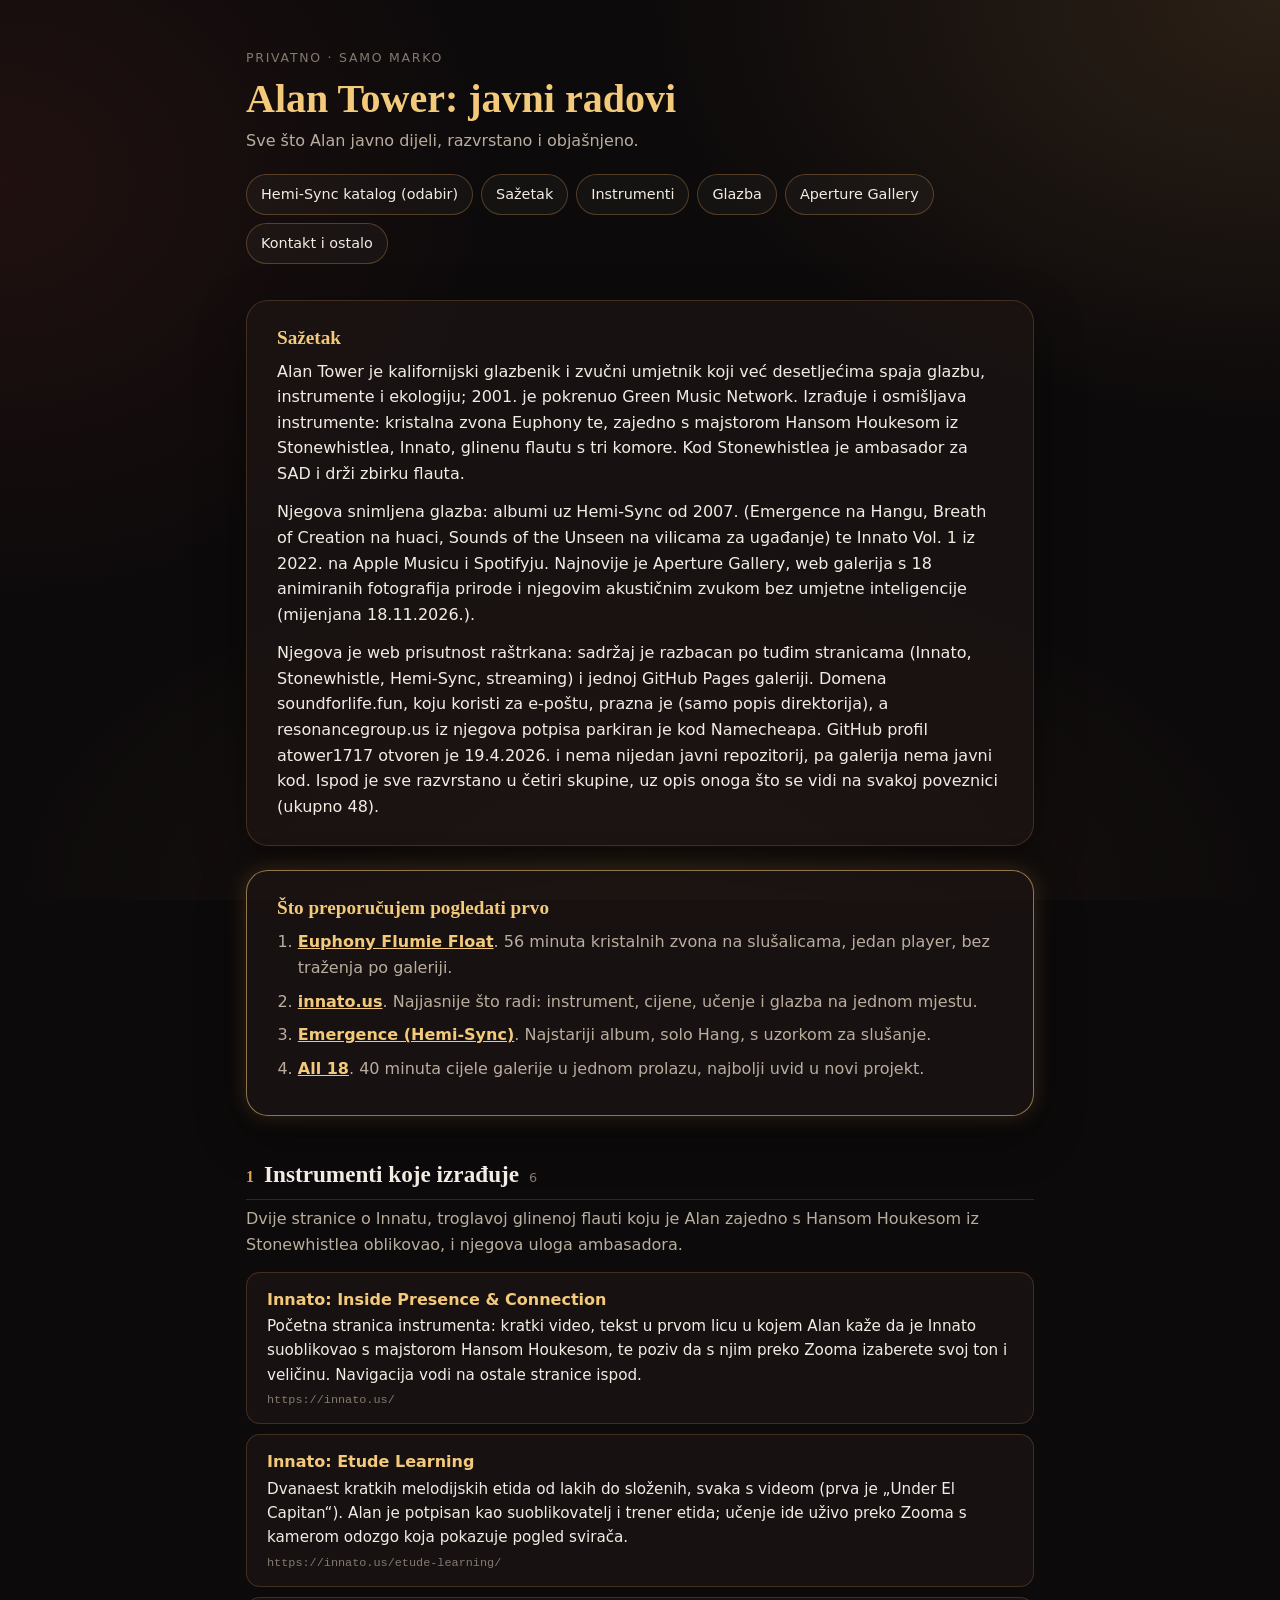
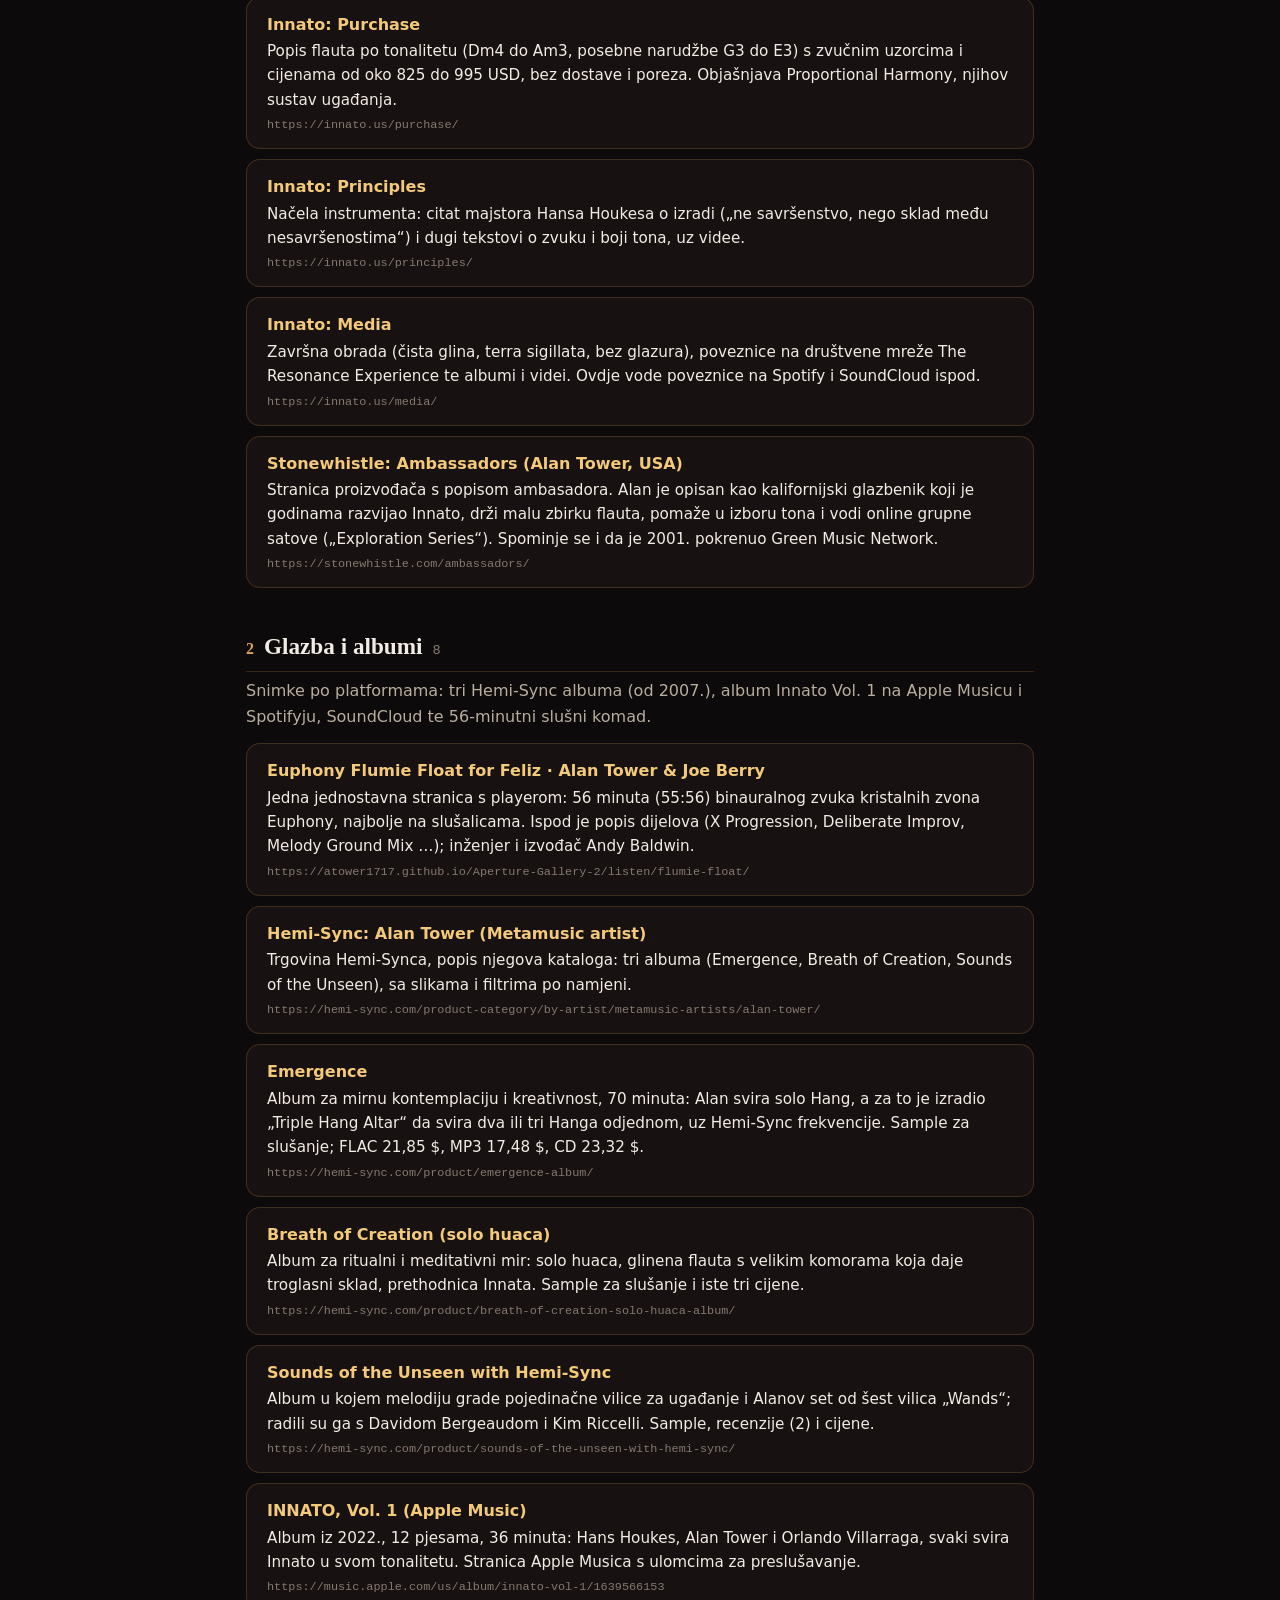
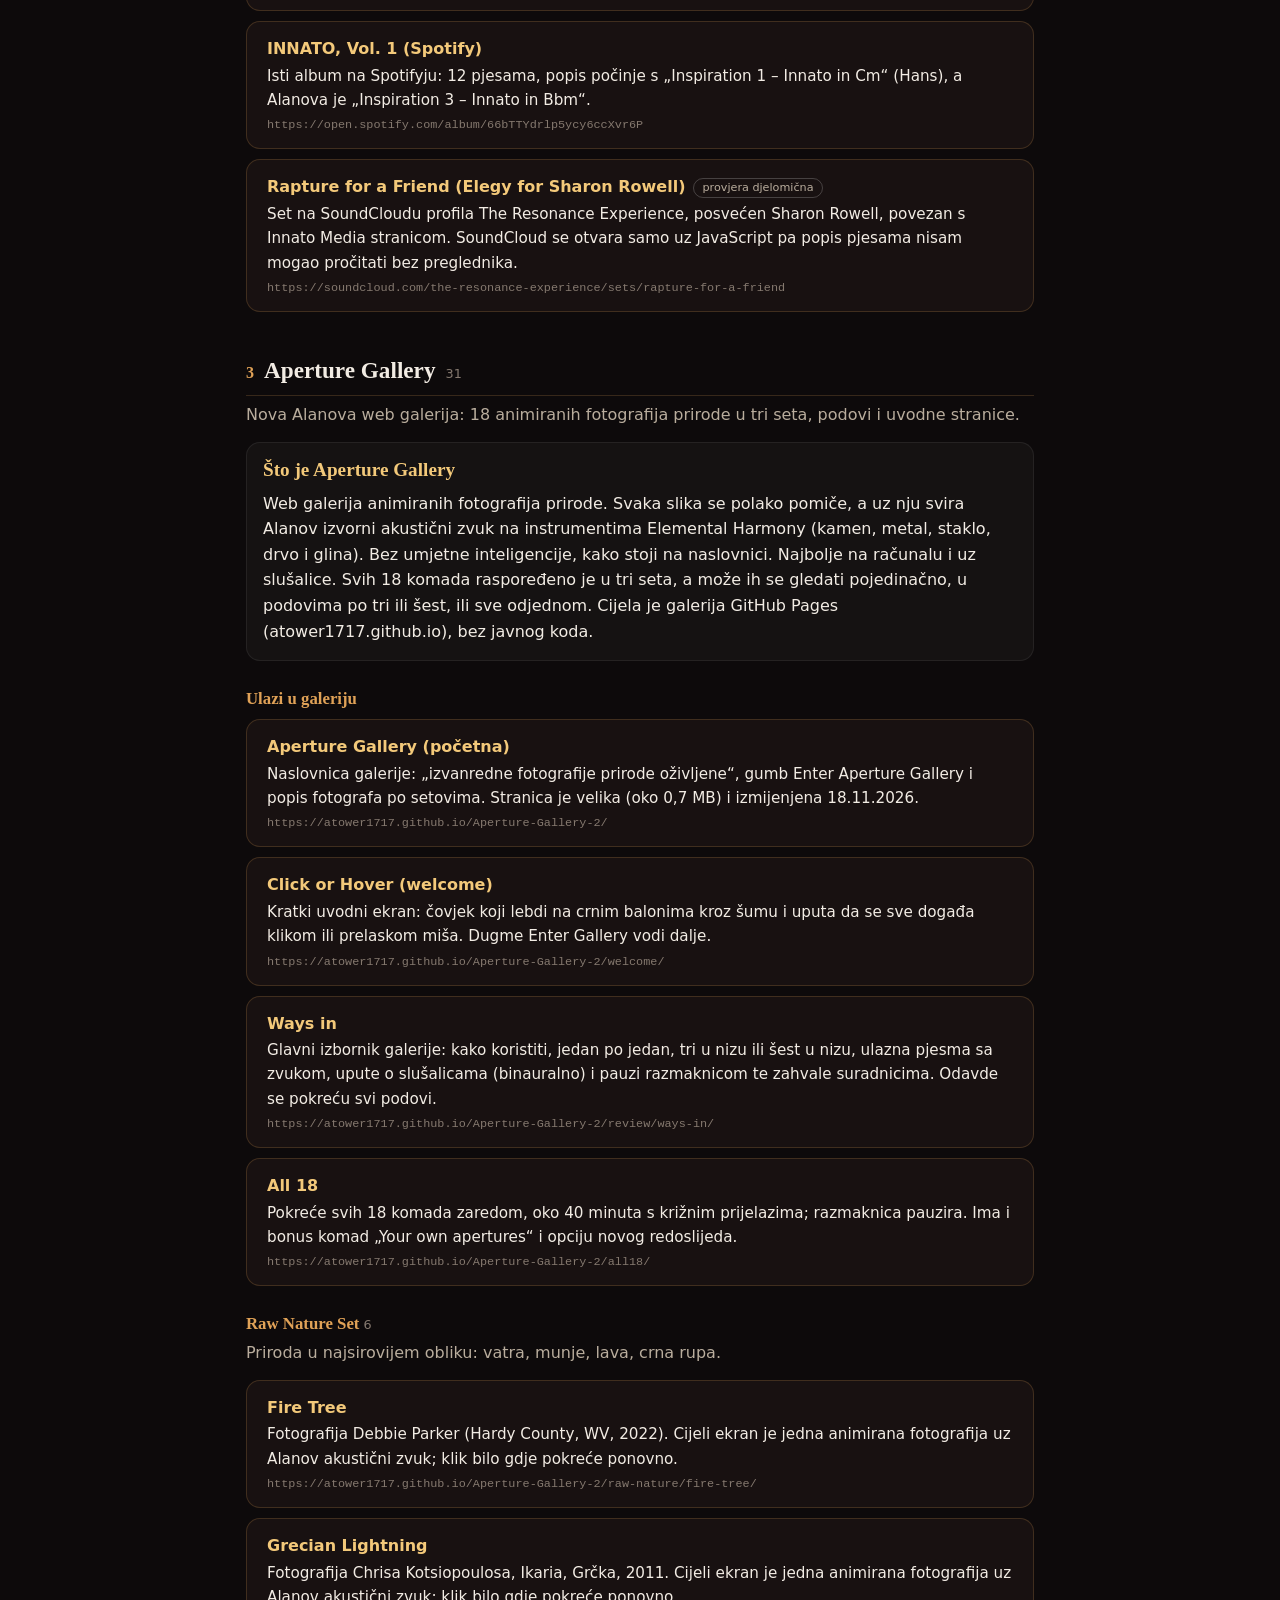
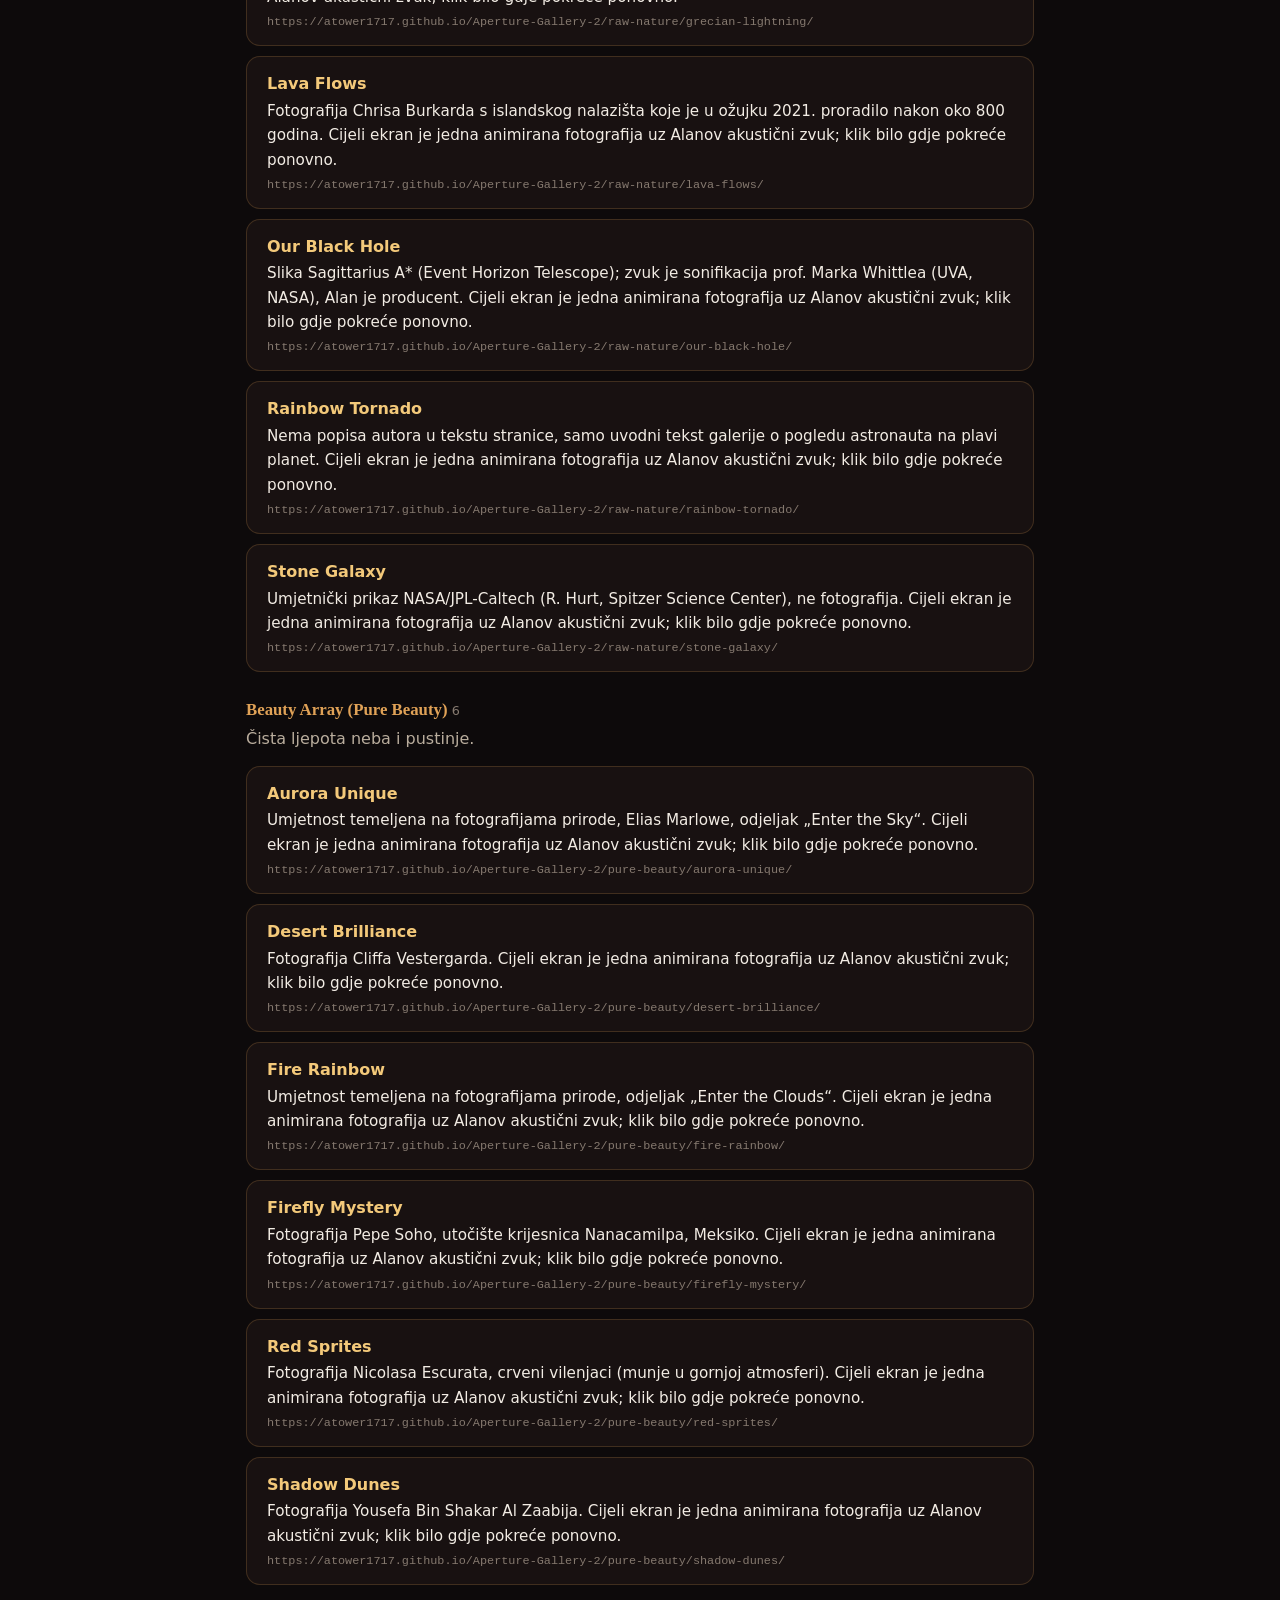
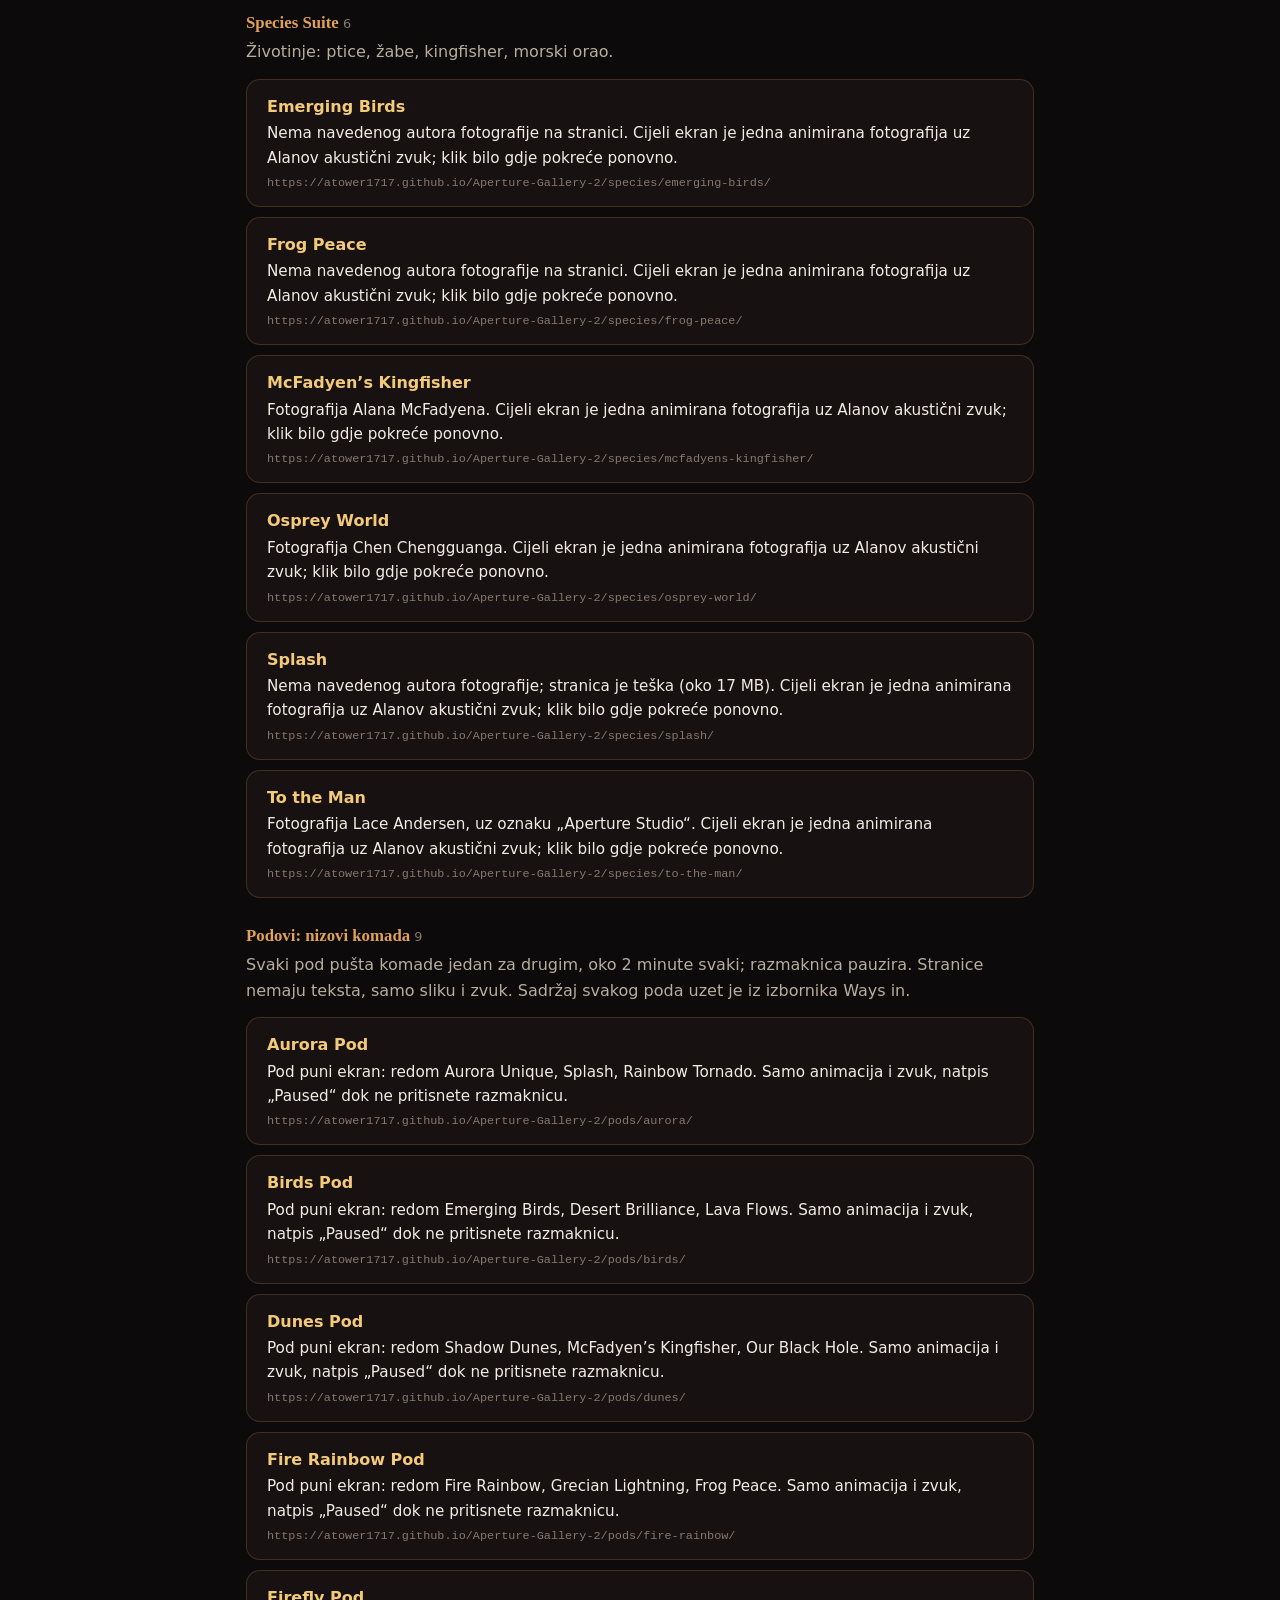
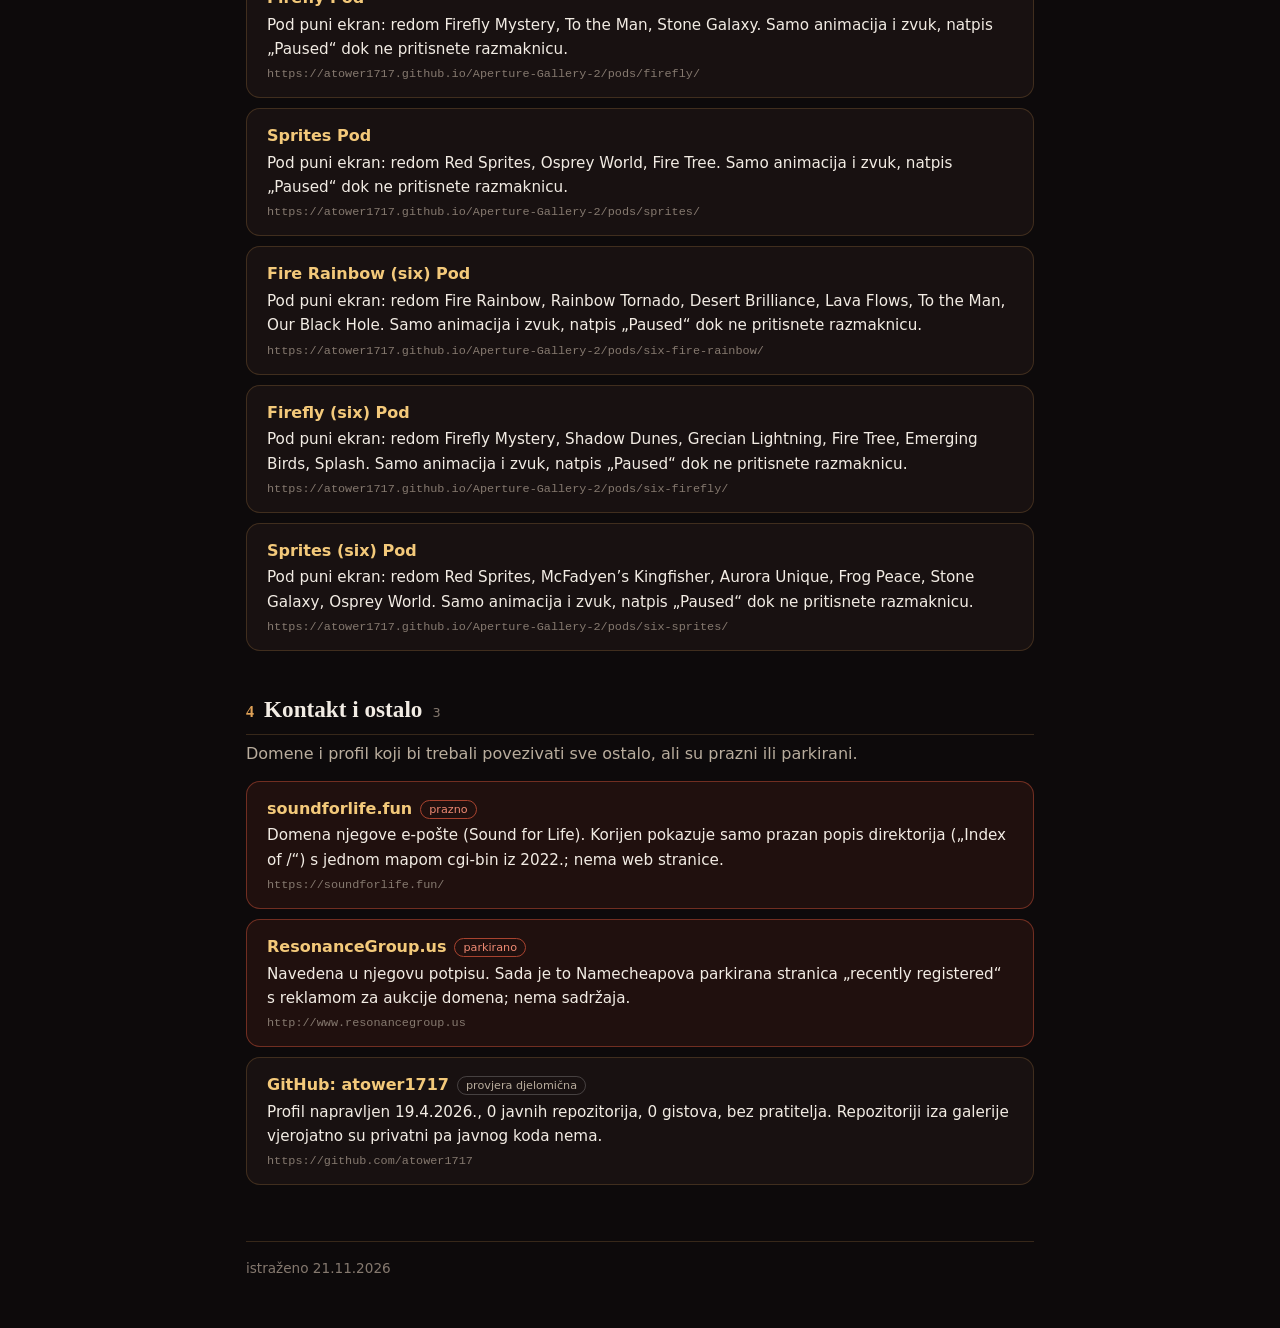
==== commit a44c0f74: "Admin catalogue picker /admin/katalog/ (shared player module), link from admin Co-Authored-By: Claud" ====
--- a/admin_pending/admin/index.html
+++ b/admin_pending/admin/index.html
@@ -31,7 +31,7 @@
 @media(min-width:700px){.box{padding:26px 30px}.c{padding:16px 20px}}
 </style></head><body><div class="w">
 <header><p class="k">Privatno · samo Marko</p><h1>Alan Tower: javni radovi</h1><p class="sub">Sve što Alan javno dijeli, razvrstano i objašnjeno.</p>
-<nav><a href="#s0">Sažetak</a><a href="#s1">Instrumenti</a><a href="#s2">Glazba</a><a href="#s3">Aperture Gallery</a><a href="#s4">Kontakt i ostalo</a></nav></header>
+<nav><a href="/admin/katalog/">Hemi-Sync katalog (odabir)</a><a href="#s0">Sažetak</a><a href="#s1">Instrumenti</a><a href="#s2">Glazba</a><a href="#s3">Aperture Gallery</a><a href="#s4">Kontakt i ostalo</a></nav></header>
 <div class="box" id="s0"><h2 style="border:0;padding:0">Sažetak</h2><p>Alan Tower je kalifornijski glazbenik i zvučni umjetnik koji već desetljećima spaja glazbu, instrumente i ekologiju; 2001. je pokrenuo Green Music Network. Izrađuje i osmišljava instrumente: kristalna zvona Euphony te, zajedno s majstorom Hansom Houkesom iz Stonewhistlea, Innato, glinenu flautu s tri komore. Kod Stonewhistlea je ambasador za SAD i drži zbirku flauta.</p><p>Njegova snimljena glazba: albumi uz Hemi-Sync od 2007. (Emergence na Hangu, Breath of Creation na huaci, Sounds of the Unseen na vilicama za ugađanje) te Innato Vol. 1 iz 2022. na Apple Musicu i Spotifyju. Najnovije je Aperture Gallery, web galerija s 18 animiranih fotografija prirode i njegovim akustičnim zvukom bez umjetne inteligencije (mijenjana 18.11.2026.).</p><p>Njegova je web prisutnost raštrkana: sadržaj je razbacan po tuđim stranicama (Innato, Stonewhistle, Hemi-Sync, streaming) i jednoj GitHub Pages galeriji. Domena soundforlife.fun, koju koristi za e-poštu, prazna je (samo popis direktorija), a resonancegroup.us iz njegova potpisa parkiran je kod Namecheapa. GitHub profil atower1717 otvoren je 19.4.2026. i nema nijedan javni repozitorij, pa galerija nema javni kod. Ispod je sve razvrstano u četiri skupine, uz opis onoga što se vidi na svakoj poveznici (ukupno 48).</p></div>
 <div class="box first"><h2 style="border:0;padding:0">Što preporučujem pogledati prvo</h2><ol><li><a href="https://atower1717.github.io/Aperture-Gallery-2/listen/flumie-float/" rel="noopener noreferrer" target="_blank">Euphony Flumie Float</a>. 56 minuta kristalnih zvona na slušalicama, jedan player, bez traženja po galeriji.</li><li><a href="https://innato.us/" rel="noopener noreferrer" target="_blank">innato.us</a>. Najjasnije što radi: instrument, cijene, učenje i glazba na jednom mjestu.</li><li><a href="https://hemi-sync.com/product/emergence-album/" rel="noopener noreferrer" target="_blank">Emergence (Hemi-Sync)</a>. Najstariji album, solo Hang, s uzorkom za slušanje.</li><li><a href="https://atower1717.github.io/Aperture-Gallery-2/all18/" rel="noopener noreferrer" target="_blank">All 18</a>. 40 minuta cijele galerije u jednom prolazu, najbolji uvid u novi projekt.</li></ol></div>
 <section id="s1"><h2><span class="n">1</span>Instrumenti koje izrađuje <i>6</i></h2><p class="intro">Dvije stranice o Innatu, troglavoj glinenoj flauti koju je Alan zajedno s Hansom Houkesom iz Stonewhistlea oblikovao, i njegova uloga ambasadora.</p><article class="c"><h4><a href="https://innato.us/" rel="noopener noreferrer" target="_blank">Innato: Inside Presence &amp; Connection</a></h4><p>Početna stranica instrumenta: kratki video, tekst u prvom licu u kojem Alan kaže da je Innato suoblikovao s majstorom Hansom Houkesom, te poziv da s njim preko Zooma izaberete svoj ton i veličinu. Navigacija vodi na ostale stranice ispod.</p><span class="u">https://innato.us/</span></article><article class="c"><h4><a href="https://innato.us/etude-learning/" rel="noopener noreferrer" target="_blank">Innato: Etude Learning</a></h4><p>Dvanaest kratkih melodijskih etida od lakih do složenih, svaka s videom (prva je „Under El Capitan“). Alan je potpisan kao suoblikovatelj i trener etida; učenje ide uživo preko Zooma s kamerom odozgo koja pokazuje pogled svirača.</p><span class="u">https://innato.us/etude-learning/</span></article><article class="c"><h4><a href="https://innato.us/purchase/" rel="noopener noreferrer" target="_blank">Innato: Purchase</a></h4><p>Popis flauta po tonalitetu (Dm4 do Am3, posebne narudžbe G3 do E3) s zvučnim uzorcima i cijenama od oko 825 do 995 USD, bez dostave i poreza. Objašnjava Proportional Harmony, njihov sustav ugađanja.</p><span class="u">https://innato.us/purchase/</span></article><article class="c"><h4><a href="https://innato.us/principles/" rel="noopener noreferrer" target="_blank">Innato: Principles</a></h4><p>Načela instrumenta: citat majstora Hansa Houkesa o izradi („ne savršenstvo, nego sklad među nesavršenostima“) i dugi tekstovi o zvuku i boji tona, uz videe.</p><span class="u">https://innato.us/principles/</span></article><article class="c"><h4><a href="https://innato.us/media/" rel="noopener noreferrer" target="_blank">Innato: Media</a></h4><p>Završna obrada (čista glina, terra sigillata, bez glazura), poveznice na društvene mreže The Resonance Experience te albumi i videi. Ovdje vode poveznice na Spotify i SoundCloud ispod.</p><span class="u">https://innato.us/media/</span></article><article class="c"><h4><a href="https://stonewhistle.com/ambassadors/" rel="noopener noreferrer" target="_blank">Stonewhistle: Ambassadors (Alan Tower, USA)</a></h4><p>Stranica proizvođača s popisom ambasadora. Alan je opisan kao kalifornijski glazbenik koji je godinama razvijao Innato, drži malu zbirku flauta, pomaže u izboru tona i vodi online grupne satove („Exploration Series“). Spominje se i da je 2001. pokrenuo Green Music Network.</p><span class="u">https://stonewhistle.com/ambassadors/</span></article></section><section id="s2"><h2><span class="n">2</span>Glazba i albumi <i>8</i></h2><p class="intro">Snimke po platformama: tri Hemi-Sync albuma (od 2007.), album Innato Vol. 1 na Apple Musicu i Spotifyju, SoundCloud te 56-minutni slušni komad.</p><article class="c"><h4><a href="https://atower1717.github.io/Aperture-Gallery-2/listen/flumie-float/" rel="noopener noreferrer" target="_blank">Euphony Flumie Float for Feliz · Alan Tower &amp; Joe Berry</a></h4><p>Jedna jednostavna stranica s playerom: 56 minuta (55:56) binauralnog zvuka kristalnih zvona Euphony, najbolje na slušalicama. Ispod je popis dijelova (X Progression, Deliberate Improv, Melody Ground Mix …); inženjer i izvođač Andy Baldwin.</p><span class="u">https://atower1717.github.io/Aperture-Gallery-2/listen/flumie-float/</span></article><article class="c"><h4><a href="https://hemi-sync.com/product-category/by-artist/metamusic-artists/alan-tower/" rel="noopener noreferrer" target="_blank">Hemi-Sync: Alan Tower (Metamusic artist)</a></h4><p>Trgovina Hemi-Synca, popis njegova kataloga: tri albuma (Emergence, Breath of Creation, Sounds of the Unseen), sa slikama i filtrima po namjeni.</p><span class="u">https://hemi-sync.com/product-category/by-artist/metamusic-artists/alan-tower/</span></article><article class="c"><h4><a href="https://hemi-sync.com/product/emergence-album/" rel="noopener noreferrer" target="_blank">Emergence</a></h4><p>Album za mirnu kontemplaciju i kreativnost, 70 minuta: Alan svira solo Hang, a za to je izradio „Triple Hang Altar“ da svira dva ili tri Hanga odjednom, uz Hemi-Sync frekvencije. Sample za slušanje; FLAC 21,85 $, MP3 17,48 $, CD 23,32 $.</p><span class="u">https://hemi-sync.com/product/emergence-album/</span></article><article class="c"><h4><a href="https://hemi-sync.com/product/breath-of-creation-solo-huaca-album/" rel="noopener noreferrer" target="_blank">Breath of Creation (solo huaca)</a></h4><p>Album za ritualni i meditativni mir: solo huaca, glinena flauta s velikim komorama koja daje troglasni sklad, prethodnica Innata. Sample za slušanje i iste tri cijene.</p><span class="u">https://hemi-sync.com/product/breath-of-creation-solo-huaca-album/</span></article><article class="c"><h4><a href="https://hemi-sync.com/product/sounds-of-the-unseen-with-hemi-sync/" rel="noopener noreferrer" target="_blank">Sounds of the Unseen with Hemi-Sync</a></h4><p>Album u kojem melodiju grade pojedinačne vilice za ugađanje i Alanov set od šest vilica „Wands“; radili su ga s Davidom Bergeaudom i Kim Riccelli. Sample, recenzije (2) i cijene.</p><span class="u">https://hemi-sync.com/product/sounds-of-the-unseen-with-hemi-sync/</span></article><article class="c"><h4><a href="https://music.apple.com/us/album/innato-vol-1/1639566153" rel="noopener noreferrer" target="_blank">INNATO, Vol. 1 (Apple Music)</a></h4><p>Album iz 2022., 12 pjesama, 36 minuta: Hans Houkes, Alan Tower i Orlando Villarraga, svaki svira Innato u svom tonalitetu. Stranica Apple Musica s ulomcima za preslušavanje.</p><span class="u">https://music.apple.com/us/album/innato-vol-1/1639566153</span></article><article class="c"><h4><a href="https://open.spotify.com/album/66bTTYdrlp5ycy6ccXvr6P" rel="noopener noreferrer" target="_blank">INNATO, Vol. 1 (Spotify)</a></h4><p>Isti album na Spotifyju: 12 pjesama, popis počinje s „Inspiration 1 – Innato in Cm“ (Hans), a Alanova je „Inspiration 3 – Innato in Bbm“.</p><span class="u">https://open.spotify.com/album/66bTTYdrlp5ycy6ccXvr6P</span></article><article class="c"><h4><a href="https://soundcloud.com/the-resonance-experience/sets/rapture-for-a-friend" rel="noopener noreferrer" target="_blank">Rapture for a Friend (Elegy for Sharon Rowell)</a><span class="b">provjera djelomična</span></h4><p>Set na SoundCloudu profila The Resonance Experience, posvećen Sharon Rowell, povezan s Innato Media stranicom. SoundCloud se otvara samo uz JavaScript pa popis pjesama nisam mogao pročitati bez preglednika.</p><span class="u">https://soundcloud.com/the-resonance-experience/sets/rapture-for-a-friend</span></article></section><section id="s3"><h2><span class="n">3</span>Aperture Gallery <i>31</i></h2><p class="intro">Nova Alanova web galerija: 18 animiranih fotografija prirode u tri seta, podovi i uvodne stranice.</p><div class="expl"><h3>Što je Aperture Gallery</h3><p>Web galerija animiranih fotografija prirode. Svaka slika se polako pomiče, a uz nju svira Alanov izvorni akustični zvuk na instrumentima Elemental Harmony (kamen, metal, staklo, drvo i glina). Bez umjetne inteligencije, kako stoji na naslovnici. Najbolje na računalu i uz slušalice. Svih 18 komada raspoređeno je u tri seta, a može ih se gledati pojedinačno, u podovima po tri ili šest, ili sve odjednom. Cijela je galerija GitHub Pages (atower1717.github.io), bez javnog koda.</p></div><h3>Ulazi u galeriju</h3><article class="c"><h4><a href="https://atower1717.github.io/Aperture-Gallery-2/" rel="noopener noreferrer" target="_blank">Aperture Gallery (početna)</a></h4><p>Naslovnica galerije: „izvanredne fotografije prirode oživljene“, gumb Enter Aperture Gallery i popis fotografa po setovima. Stranica je velika (oko 0,7 MB) i izmijenjena 18.11.2026.</p><span class="u">https://atower1717.github.io/Aperture-Gallery-2/</span></article><article class="c"><h4><a href="https://atower1717.github.io/Aperture-Gallery-2/welcome/" rel="noopener noreferrer" target="_blank">Click or Hover (welcome)</a></h4><p>Kratki uvodni ekran: čovjek koji lebdi na crnim balonima kroz šumu i uputa da se sve događa klikom ili prelaskom miša. Dugme Enter Gallery vodi dalje.</p><span class="u">https://atower1717.github.io/Aperture-Gallery-2/welcome/</span></article><article class="c"><h4><a href="https://atower1717.github.io/Aperture-Gallery-2/review/ways-in/" rel="noopener noreferrer" target="_blank">Ways in</a></h4><p>Glavni izbornik galerije: kako koristiti, jedan po jedan, tri u nizu ili šest u nizu, ulazna pjesma sa zvukom, upute o slušalicama (binauralno) i pauzi razmaknicom te zahvale suradnicima. Odavde se pokreću svi podovi.</p><span class="u">https://atower1717.github.io/Aperture-Gallery-2/review/ways-in/</span></article><article class="c"><h4><a href="https://atower1717.github.io/Aperture-Gallery-2/all18/" rel="noopener noreferrer" target="_blank">All 18</a></h4><p>Pokreće svih 18 komada zaredom, oko 40 minuta s križnim prijelazima; razmaknica pauzira. Ima i bonus komad „Your own apertures“ i opciju novog redoslijeda.</p><span class="u">https://atower1717.github.io/Aperture-Gallery-2/all18/</span></article><h3>Raw Nature Set <i>6</i></h3><p class="intro">Priroda u najsirovijem obliku: vatra, munje, lava, crna rupa.</p><article class="c"><h4><a href="https://atower1717.github.io/Aperture-Gallery-2/raw-nature/fire-tree/" rel="noopener noreferrer" target="_blank">Fire Tree</a></h4><p>Fotografija Debbie Parker (Hardy County, WV, 2022). Cijeli ekran je jedna animirana fotografija uz Alanov akustični zvuk; klik bilo gdje pokreće ponovno.</p><span class="u">https://atower1717.github.io/Aperture-Gallery-2/raw-nature/fire-tree/</span></article><article class="c"><h4><a href="https://atower1717.github.io/Aperture-Gallery-2/raw-nature/grecian-lightning/" rel="noopener noreferrer" target="_blank">Grecian Lightning</a></h4><p>Fotografija Chrisa Kotsiopoulosa, Ikaria, Grčka, 2011. Cijeli ekran je jedna animirana fotografija uz Alanov akustični zvuk; klik bilo gdje pokreće ponovno.</p><span class="u">https://atower1717.github.io/Aperture-Gallery-2/raw-nature/grecian-lightning/</span></article><article class="c"><h4><a href="https://atower1717.github.io/Aperture-Gallery-2/raw-nature/lava-flows/" rel="noopener noreferrer" target="_blank">Lava Flows</a></h4><p>Fotografija Chrisa Burkarda s islandskog nalazišta koje je u ožujku 2021. proradilo nakon oko 800 godina. Cijeli ekran je jedna animirana fotografija uz Alanov akustični zvuk; klik bilo gdje pokreće ponovno.</p><span class="u">https://atower1717.github.io/Aperture-Gallery-2/raw-nature/lava-flows/</span></article><article class="c"><h4><a href="https://atower1717.github.io/Aperture-Gallery-2/raw-nature/our-black-hole/" rel="noopener noreferrer" target="_blank">Our Black Hole</a></h4><p>Slika Sagittarius A* (Event Horizon Telescope); zvuk je sonifikacija prof. Marka Whittlea (UVA, NASA), Alan je producent. Cijeli ekran je jedna animirana fotografija uz Alanov akustični zvuk; klik bilo gdje pokreće ponovno.</p><span class="u">https://atower1717.github.io/Aperture-Gallery-2/raw-nature/our-black-hole/</span></article><article class="c"><h4><a href="https://atower1717.github.io/Aperture-Gallery-2/raw-nature/rainbow-tornado/" rel="noopener noreferrer" target="_blank">Rainbow Tornado</a></h4><p>Nema popisa autora u tekstu stranice, samo uvodni tekst galerije o pogledu astronauta na plavi planet. Cijeli ekran je jedna animirana fotografija uz Alanov akustični zvuk; klik bilo gdje pokreće ponovno.</p><span class="u">https://atower1717.github.io/Aperture-Gallery-2/raw-nature/rainbow-tornado/</span></article><article class="c"><h4><a href="https://atower1717.github.io/Aperture-Gallery-2/raw-nature/stone-galaxy/" rel="noopener noreferrer" target="_blank">Stone Galaxy</a></h4><p>Umjetnički prikaz NASA/JPL-Caltech (R. Hurt, Spitzer Science Center), ne fotografija. Cijeli ekran je jedna animirana fotografija uz Alanov akustični zvuk; klik bilo gdje pokreće ponovno.</p><span class="u">https://atower1717.github.io/Aperture-Gallery-2/raw-nature/stone-galaxy/</span></article><h3>Beauty Array (Pure Beauty) <i>6</i></h3><p class="intro">Čista ljepota neba i pustinje.</p><article class="c"><h4><a href="https://atower1717.github.io/Aperture-Gallery-2/pure-beauty/aurora-unique/" rel="noopener noreferrer" target="_blank">Aurora Unique</a></h4><p>Umjetnost temeljena na fotografijama prirode, Elias Marlowe, odjeljak „Enter the Sky“. Cijeli ekran je jedna animirana fotografija uz Alanov akustični zvuk; klik bilo gdje pokreće ponovno.</p><span class="u">https://atower1717.github.io/Aperture-Gallery-2/pure-beauty/aurora-unique/</span></article><article class="c"><h4><a href="https://atower1717.github.io/Aperture-Gallery-2/pure-beauty/desert-brilliance/" rel="noopener noreferrer" target="_blank">Desert Brilliance</a></h4><p>Fotografija Cliffa Vestergarda. Cijeli ekran je jedna animirana fotografija uz Alanov akustični zvuk; klik bilo gdje pokreće ponovno.</p><span class="u">https://atower1717.github.io/Aperture-Gallery-2/pure-beauty/desert-brilliance/</span></article><article class="c"><h4><a href="https://atower1717.github.io/Aperture-Gallery-2/pure-beauty/fire-rainbow/" rel="noopener noreferrer" target="_blank">Fire Rainbow</a></h4><p>Umjetnost temeljena na fotografijama prirode, odjeljak „Enter the Clouds“. Cijeli ekran je jedna animirana fotografija uz Alanov akustični zvuk; klik bilo gdje pokreće ponovno.</p><span class="u">https://atower1717.github.io/Aperture-Gallery-2/pure-beauty/fire-rainbow/</span></article><article class="c"><h4><a href="https://atower1717.github.io/Aperture-Gallery-2/pure-beauty/firefly-mystery/" rel="noopener noreferrer" target="_blank">Firefly Mystery</a></h4><p>Fotografija Pepe Soho, utočište krijesnica Nanacamilpa, Meksiko. Cijeli ekran je jedna animirana fotografija uz Alanov akustični zvuk; klik bilo gdje pokreće ponovno.</p><span class="u">https://atower1717.github.io/Aperture-Gallery-2/pure-beauty/firefly-mystery/</span></article><article class="c"><h4><a href="https://atower1717.github.io/Aperture-Gallery-2/pure-beauty/red-sprites/" rel="noopener noreferrer" target="_blank">Red Sprites</a></h4><p>Fotografija Nicolasa Escurata, crveni vilenjaci (munje u gornjoj atmosferi). Cijeli ekran je jedna animirana fotografija uz Alanov akustični zvuk; klik bilo gdje pokreće ponovno.</p><span class="u">https://atower1717.github.io/Aperture-Gallery-2/pure-beauty/red-sprites/</span></article><article class="c"><h4><a href="https://atower1717.github.io/Aperture-Gallery-2/pure-beauty/shadow-dunes/" rel="noopener noreferrer" target="_blank">Shadow Dunes</a></h4><p>Fotografija Yousefa Bin Shakar Al Zaabija. Cijeli ekran je jedna animirana fotografija uz Alanov akustični zvuk; klik bilo gdje pokreće ponovno.</p><span class="u">https://atower1717.github.io/Aperture-Gallery-2/pure-beauty/shadow-dunes/</span></article><h3>Species Suite <i>6</i></h3><p class="intro">Životinje: ptice, žabe, kingfisher, morski orao.</p><article class="c"><h4><a href="https://atower1717.github.io/Aperture-Gallery-2/species/emerging-birds/" rel="noopener noreferrer" target="_blank">Emerging Birds</a></h4><p>Nema navedenog autora fotografije na stranici. Cijeli ekran je jedna animirana fotografija uz Alanov akustični zvuk; klik bilo gdje pokreće ponovno.</p><span class="u">https://atower1717.github.io/Aperture-Gallery-2/species/emerging-birds/</span></article><article class="c"><h4><a href="https://atower1717.github.io/Aperture-Gallery-2/species/frog-peace/" rel="noopener noreferrer" target="_blank">Frog Peace</a></h4><p>Nema navedenog autora fotografije na stranici. Cijeli ekran je jedna animirana fotografija uz Alanov akustični zvuk; klik bilo gdje pokreće ponovno.</p><span class="u">https://atower1717.github.io/Aperture-Gallery-2/species/frog-peace/</span></article><article class="c"><h4><a href="https://atower1717.github.io/Aperture-Gallery-2/species/mcfadyens-kingfisher/" rel="noopener noreferrer" target="_blank">McFadyen’s Kingfisher</a></h4><p>Fotografija Alana McFadyena. Cijeli ekran je jedna animirana fotografija uz Alanov akustični zvuk; klik bilo gdje pokreće ponovno.</p><span class="u">https://atower1717.github.io/Aperture-Gallery-2/species/mcfadyens-kingfisher/</span></article><article class="c"><h4><a href="https://atower1717.github.io/Aperture-Gallery-2/species/osprey-world/" rel="noopener noreferrer" target="_blank">Osprey World</a></h4><p>Fotografija Chen Chengguanga. Cijeli ekran je jedna animirana fotografija uz Alanov akustični zvuk; klik bilo gdje pokreće ponovno.</p><span class="u">https://atower1717.github.io/Aperture-Gallery-2/species/osprey-world/</span></article><article class="c"><h4><a href="https://atower1717.github.io/Aperture-Gallery-2/species/splash/" rel="noopener noreferrer" target="_blank">Splash</a></h4><p>Nema navedenog autora fotografije; stranica je teška (oko 17 MB). Cijeli ekran je jedna animirana fotografija uz Alanov akustični zvuk; klik bilo gdje pokreće ponovno.</p><span class="u">https://atower1717.github.io/Aperture-Gallery-2/species/splash/</span></article><article class="c"><h4><a href="https://atower1717.github.io/Aperture-Gallery-2/species/to-the-man/" rel="noopener noreferrer" target="_blank">To the Man</a></h4><p>Fotografija Lace Andersen, uz oznaku „Aperture Studio“. Cijeli ekran je jedna animirana fotografija uz Alanov akustični zvuk; klik bilo gdje pokreće ponovno.</p><span class="u">https://atower1717.github.io/Aperture-Gallery-2/species/to-the-man/</span></article><h3>Podovi: nizovi komada <i>9</i></h3><p class="intro">Svaki pod pušta komade jedan za drugim, oko 2 minute svaki; razmaknica pauzira. Stranice nemaju teksta, samo sliku i zvuk. Sadržaj svakog poda uzet je iz izbornika Ways in.</p><article class="c"><h4><a href="https://atower1717.github.io/Aperture-Gallery-2/pods/aurora/" rel="noopener noreferrer" target="_blank">Aurora Pod</a></h4><p>Pod puni ekran: redom Aurora Unique, Splash, Rainbow Tornado. Samo animacija i zvuk, natpis „Paused“ dok ne pritisnete razmaknicu.</p><span class="u">https://atower1717.github.io/Aperture-Gallery-2/pods/aurora/</span></article><article class="c"><h4><a href="https://atower1717.github.io/Aperture-Gallery-2/pods/birds/" rel="noopener noreferrer" target="_blank">Birds Pod</a></h4><p>Pod puni ekran: redom Emerging Birds, Desert Brilliance, Lava Flows. Samo animacija i zvuk, natpis „Paused“ dok ne pritisnete razmaknicu.</p><span class="u">https://atower1717.github.io/Aperture-Gallery-2/pods/birds/</span></article><article class="c"><h4><a href="https://atower1717.github.io/Aperture-Gallery-2/pods/dunes/" rel="noopener noreferrer" target="_blank">Dunes Pod</a></h4><p>Pod puni ekran: redom Shadow Dunes, McFadyen’s Kingfisher, Our Black Hole. Samo animacija i zvuk, natpis „Paused“ dok ne pritisnete razmaknicu.</p><span class="u">https://atower1717.github.io/Aperture-Gallery-2/pods/dunes/</span></article><article class="c"><h4><a href="https://atower1717.github.io/Aperture-Gallery-2/pods/fire-rainbow/" rel="noopener noreferrer" target="_blank">Fire Rainbow Pod</a></h4><p>Pod puni ekran: redom Fire Rainbow, Grecian Lightning, Frog Peace. Samo animacija i zvuk, natpis „Paused“ dok ne pritisnete razmaknicu.</p><span class="u">https://atower1717.github.io/Aperture-Gallery-2/pods/fire-rainbow/</span></article><article class="c"><h4><a href="https://atower1717.github.io/Aperture-Gallery-2/pods/firefly/" rel="noopener noreferrer" target="_blank">Firefly Pod</a></h4><p>Pod puni ekran: redom Firefly Mystery, To the Man, Stone Galaxy. Samo animacija i zvuk, natpis „Paused“ dok ne pritisnete razmaknicu.</p><span class="u">https://atower1717.github.io/Aperture-Gallery-2/pods/firefly/</span></article><article class="c"><h4><a href="https://atower1717.github.io/Aperture-Gallery-2/pods/sprites/" rel="noopener noreferrer" target="_blank">Sprites Pod</a></h4><p>Pod puni ekran: redom Red Sprites, Osprey World, Fire Tree. Samo animacija i zvuk, natpis „Paused“ dok ne pritisnete razmaknicu.</p><span class="u">https://atower1717.github.io/Aperture-Gallery-2/pods/sprites/</span></article><article class="c"><h4><a href="https://atower1717.github.io/Aperture-Gallery-2/pods/six-fire-rainbow/" rel="noopener noreferrer" target="_blank">Fire Rainbow (six) Pod</a></h4><p>Pod puni ekran: redom Fire Rainbow, Rainbow Tornado, Desert Brilliance, Lava Flows, To the Man, Our Black Hole. Samo animacija i zvuk, natpis „Paused“ dok ne pritisnete razmaknicu.</p><span class="u">https://atower1717.github.io/Aperture-Gallery-2/pods/six-fire-rainbow/</span></article><article class="c"><h4><a href="https://atower1717.github.io/Aperture-Gallery-2/pods/six-firefly/" rel="noopener noreferrer" target="_blank">Firefly (six) Pod</a></h4><p>Pod puni ekran: redom Firefly Mystery, Shadow Dunes, Grecian Lightning, Fire Tree, Emerging Birds, Splash. Samo animacija i zvuk, natpis „Paused“ dok ne pritisnete razmaknicu.</p><span class="u">https://atower1717.github.io/Aperture-Gallery-2/pods/six-firefly/</span></article><article class="c"><h4><a href="https://atower1717.github.io/Aperture-Gallery-2/pods/six-sprites/" rel="noopener noreferrer" target="_blank">Sprites (six) Pod</a></h4><p>Pod puni ekran: redom Red Sprites, McFadyen’s Kingfisher, Aurora Unique, Frog Peace, Stone Galaxy, Osprey World. Samo animacija i zvuk, natpis „Paused“ dok ne pritisnete razmaknicu.</p><span class="u">https://atower1717.github.io/Aperture-Gallery-2/pods/six-sprites/</span></article></section><section id="s4"><h2><span class="n">4</span>Kontakt i ostalo <i>3</i></h2><p class="intro">Domene i profil koji bi trebali povezivati sve ostalo, ali su prazni ili parkirani.</p><article class="c dead"><h4><a href="https://soundforlife.fun/" rel="noopener noreferrer" target="_blank">soundforlife.fun</a><span class="b w">prazno</span></h4><p>Domena njegove e-pošte (Sound for Life). Korijen pokazuje samo prazan popis direktorija („Index of /“) s jednom mapom cgi-bin iz 2022.; nema web stranice.</p><span class="u">https://soundforlife.fun/</span></article><article class="c dead"><h4><a href="http://www.resonancegroup.us" rel="noopener noreferrer" target="_blank">ResonanceGroup.us</a><span class="b w">parkirano</span></h4><p>Navedena u njegovu potpisu. Sada je to Namecheapova parkirana stranica „recently registered“ s reklamom za aukcije domena; nema sadržaja.</p><span class="u">http://www.resonancegroup.us</span></article><article class="c"><h4><a href="https://github.com/atower1717" rel="noopener noreferrer" target="_blank">GitHub: atower1717</a><span class="b">provjera djelomična</span></h4><p>Profil napravljen 19.4.2026., 0 javnih repozitorija, 0 gistova, bez pratitelja. Repozitoriji iza galerije vjerojatno su privatni pa javnog koda nema.</p><span class="u">https://github.com/atower1717</span></article></section>
